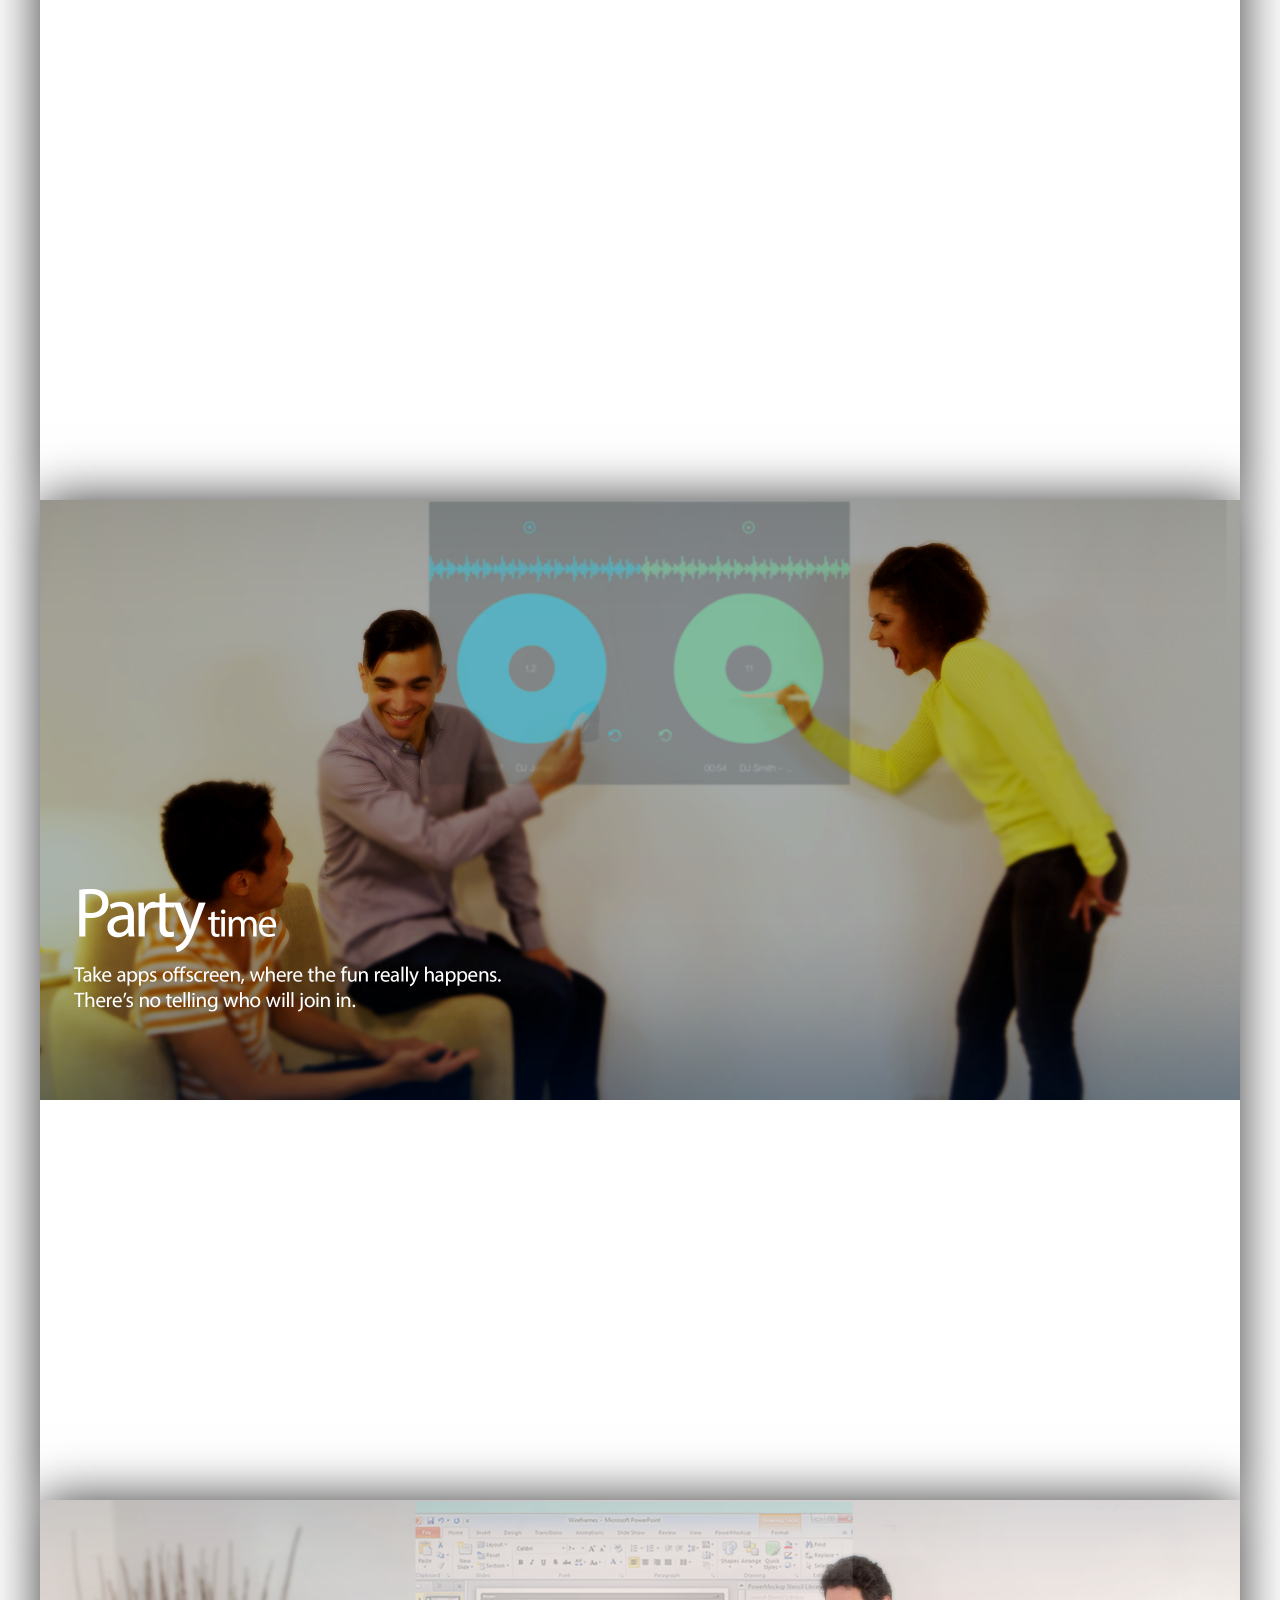
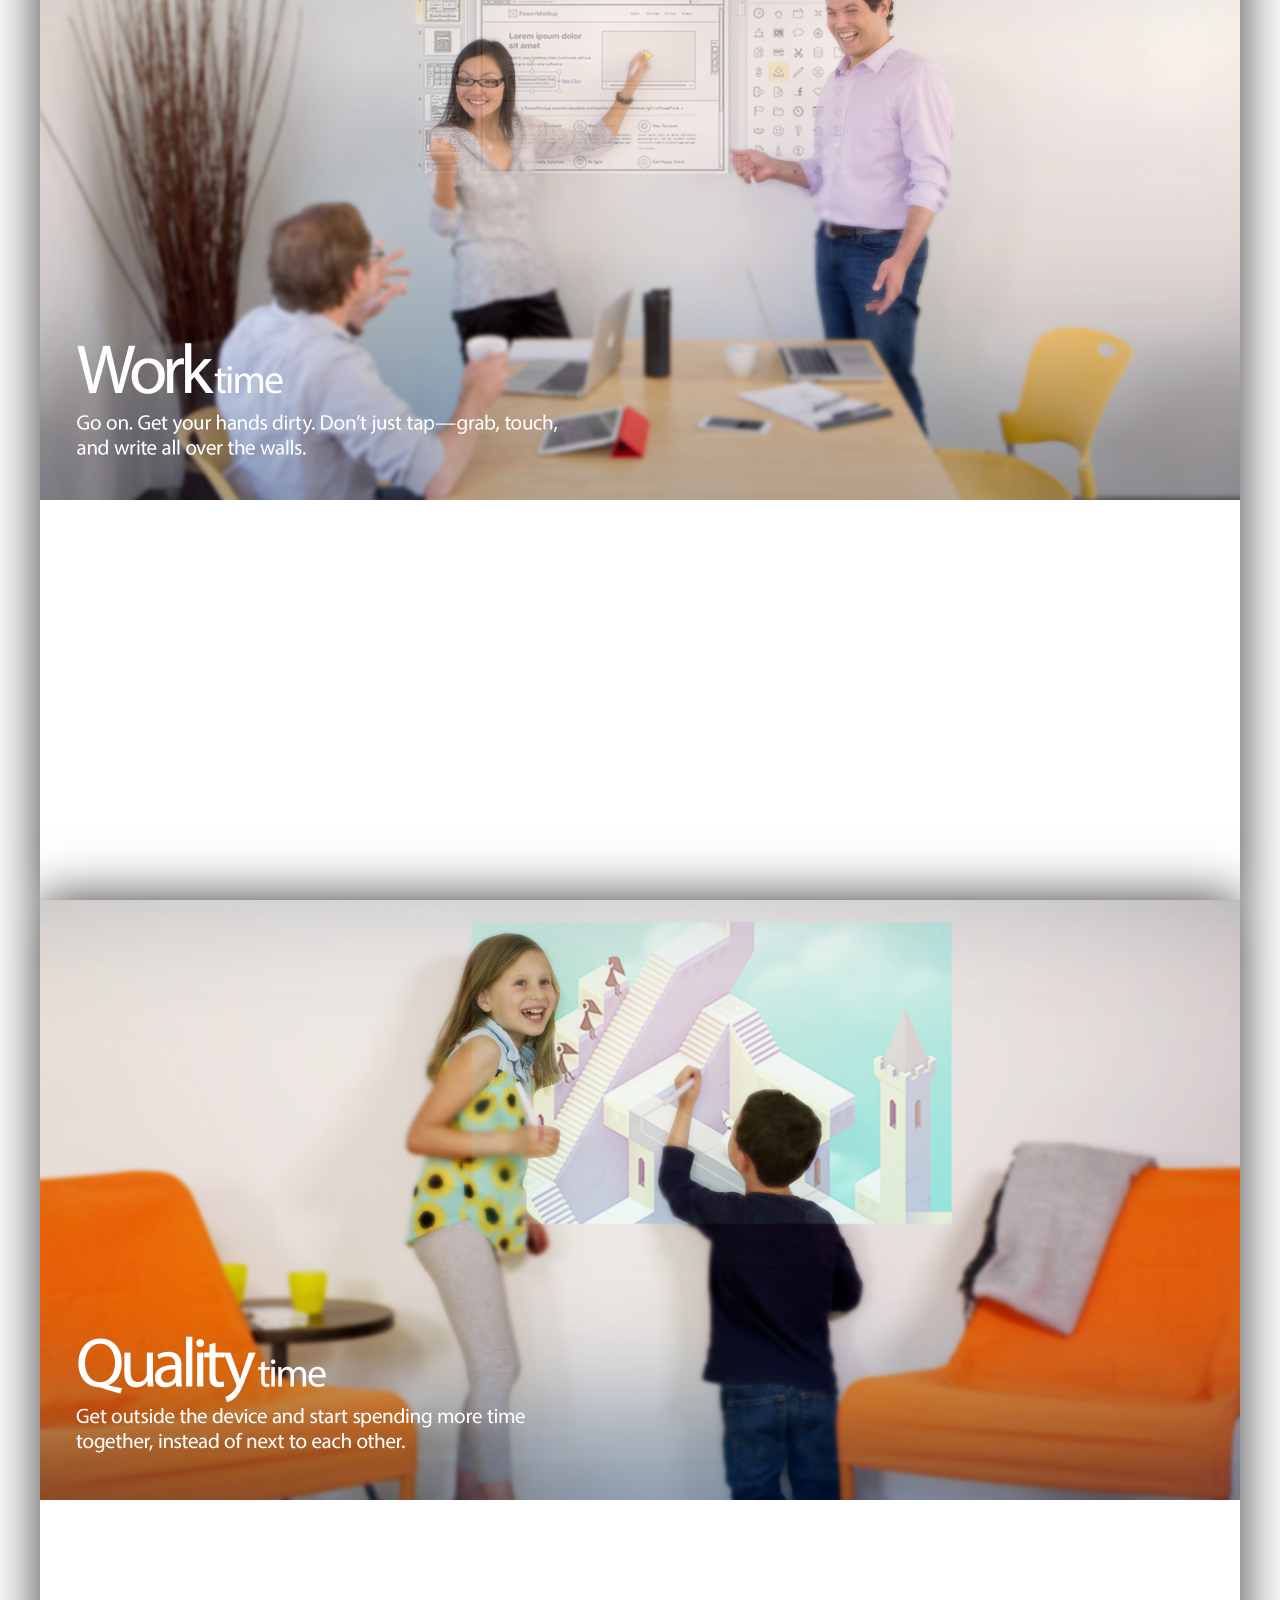
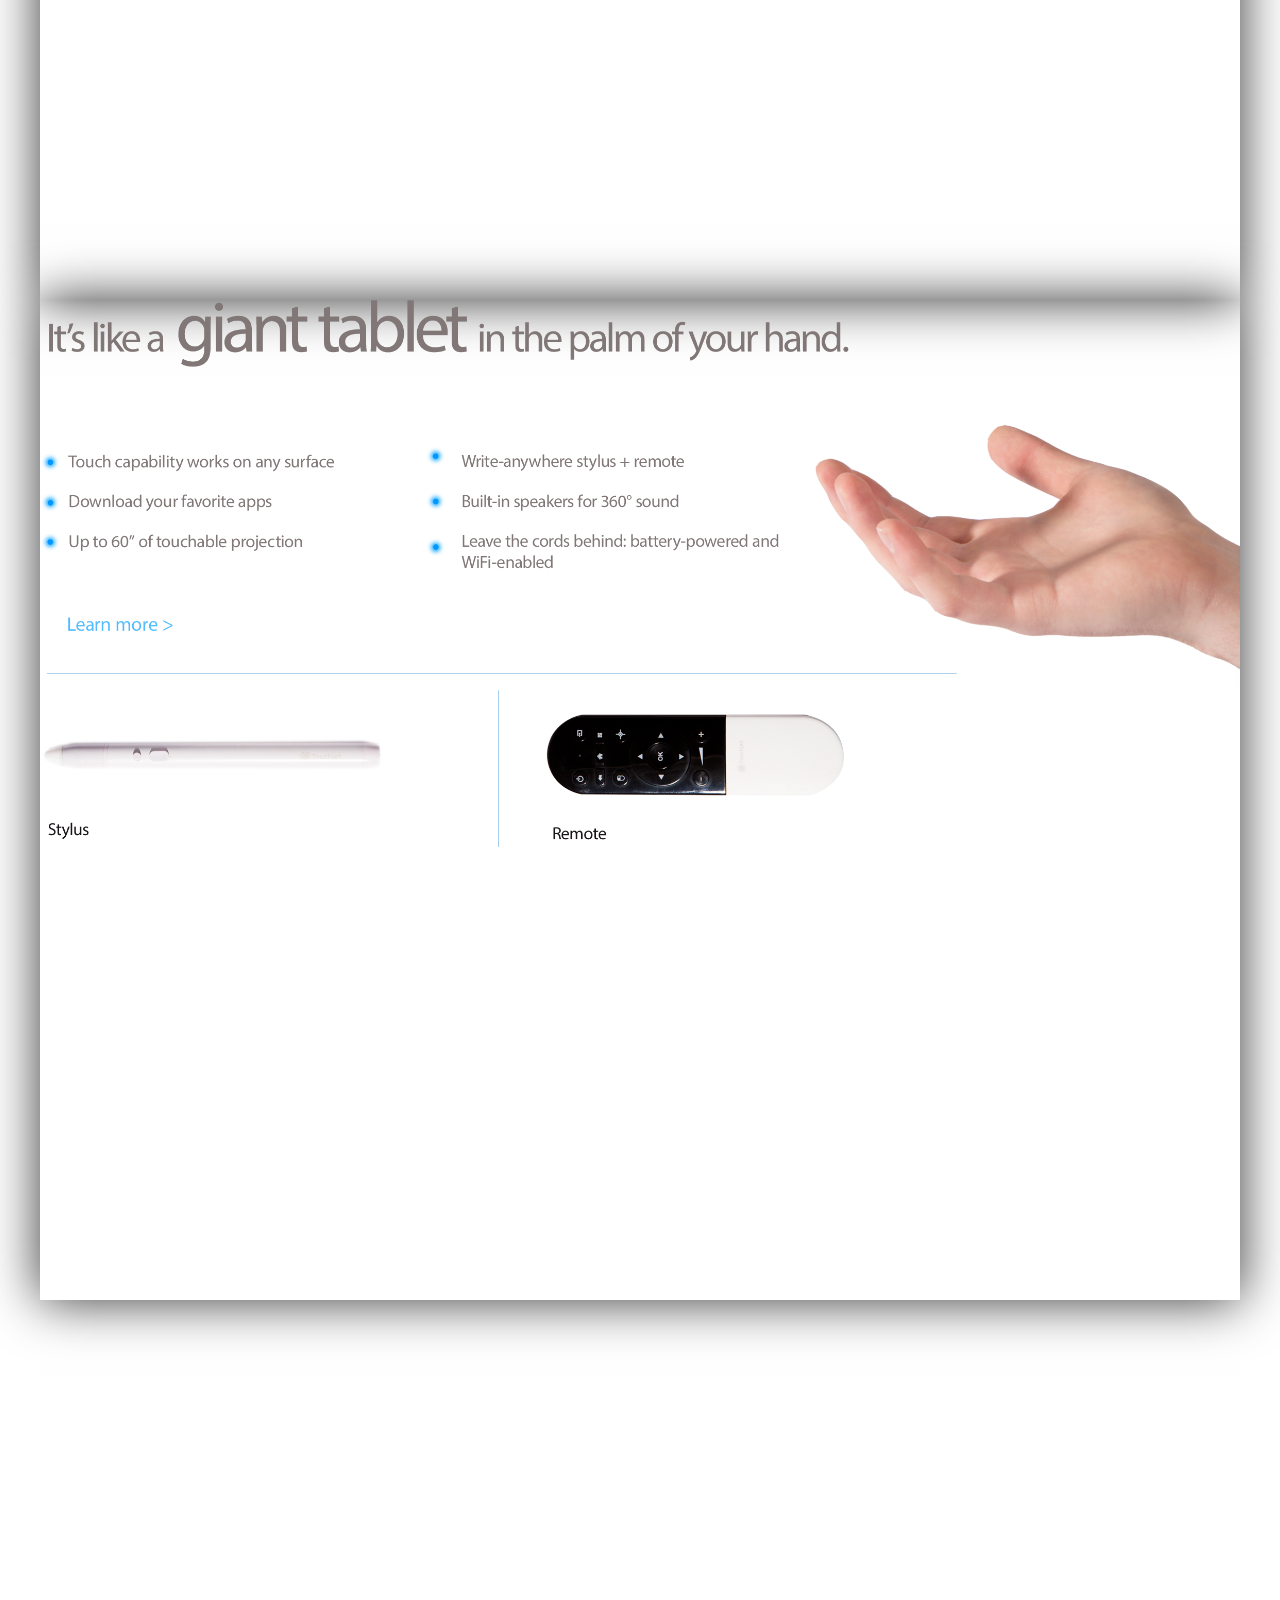
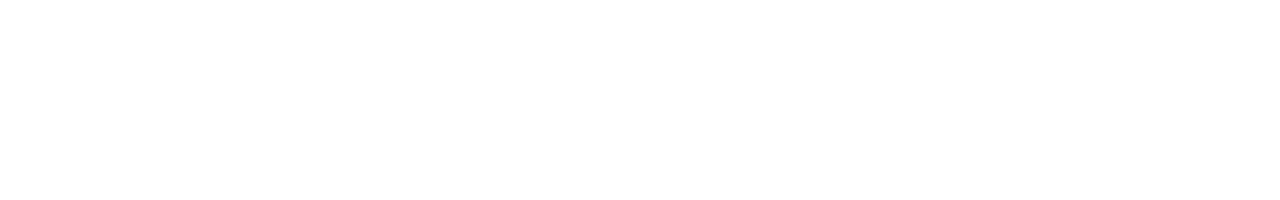
==== panels.html @ 82d8924a "Buncha of tests" ====
<!doctype html>
<html class="no-js" lang="en">
<head>
<meta charset="utf-8">
<title>TouchJet Parallax Scrolling Tutorial</title>
<meta name="description" content="How to create a parallax scrolling effect using jQuery, HTML5 and CSS3">
<meta name="author" content="Mohiuddin Parekh, Nettuts+">
<!-- CSS Code -->
<link rel="stylesheet" href="css/panels.css">
<link rel="stylesheet" href="css/reset.css">
<!-- JS Code -->
<script src="http://ajax.googleapis.com/ajax/libs/jquery/1.7.2/jquery.min.js"></script>
</head>
	<body>
        <section class="bg-panel" id="bg-panel-1" data-speed="10" data-type="background"></section>
        <section class="bg-panel" id="bg-panel-2" data-speed="10" data-type="background"></section>
        <section class="bg-panel" id="bg-panel-3" data-speed="10" data-type="background"></section>
        <section class="bg-panel" id="bg-panel-4" data-speed="10" data-type="background"></section>
        <section class="bg-panel" id="bg-panel-5" data-speed="10" data-type="background"></section>
        <section class="bg-panel" id="bg-panel-6" data-speed="10" data-type="background"></section>
        <section class="bg-panel" id="bg-panel-7" data-speed="10" data-type="background"></section>
	</body>
</html>
---- css/panels.css ----
body {
	margin:0;
	padding:0;
}

.parent-element  {
    -webkit-transform-style: preserve-3d;
    -moz-transform-style: preserve-3d;
    transform-style: preserve-3d;
}

section.bg-panel {
    position: relative;
    top: 50%;
    transform: translateY(-50%);
}

#bg-panel-1 { 
	background-image: url(../images/panel1.png);
    background-repeat: no-repeat;
    background-size: contain; 
	//height: 1000px;  

	margin: 0 auto; 
    width: 1200px; 
    max-width: 1200px; 
    position: relative; 
    box-shadow: 0 0 50px rgba(0,0,0,0.8);
}

#bg-panel-2 { 
	background-image: url(../images/panel2.png);
    background-repeat: no-repeat;
    //background-position: 50% 0;
   // background-attachment: fixed;
    background-size: contain; 
	height: 1000px;  

	margin: 0 auto; 
    width: 1200px; 
    max-width: 1200px; 
    position: relative; 
    box-shadow: 0 0 50px rgba(0,0,0,0.8);
}

#bg-panel-3 { 
	background-image: url(../images/panel3.png);
    background-repeat: no-repeat;
    //background-position: 50% 0;
    //background-attachment: fixed;
    background-size: contain; 
	height: 1000px;  

	margin: 0 auto; 
    width: 1200px; 
    max-width: 1200px; 
    position: relative; 
    box-shadow: 0 0 50px rgba(0,0,0,0.8);
}

#bg-panel-4 { 
	background-image: url(../images/panel4.png);
    background-repeat: no-repeat;
    //background-position: 50% 0;
    //background-attachment: fixed;
    background-size: contain; 
	height: 1000px;  

	margin: 0 auto; 
    width: 1200px; 
    max-width: 1200px; 
    position: relative; 
    box-shadow: 0 0 50px rgba(0,0,0,0.8);
}

#bg-panel-5 { 
	background-image: url(../images/panel5.png);
    background-repeat: no-repeat;
    //background-position: 50% 0;
    //background-attachment: fixed;
    background-size: contain; 
	height: 1000px;  

	margin: 0 auto; 
    width: 1200px; 
    max-width: 1200px; 
    position: relative; 
    box-shadow: 0 0 50px rgba(0,0,0,0.8);
}

#bg-panel-6 { 
	background-image: url(../images/panel6.png);
    background-repeat: no-repeat;
    //background-position: 50% 0;
    //background-attachment: fixed;
    background-size: contain; 
	height: 1000px;  

	margin: 0 auto; 
    width: 1200px; 
    max-width: 1200px; 
    position: relative; 
    box-shadow: 0 0 50px rgba(0,0,0,0.8);
}
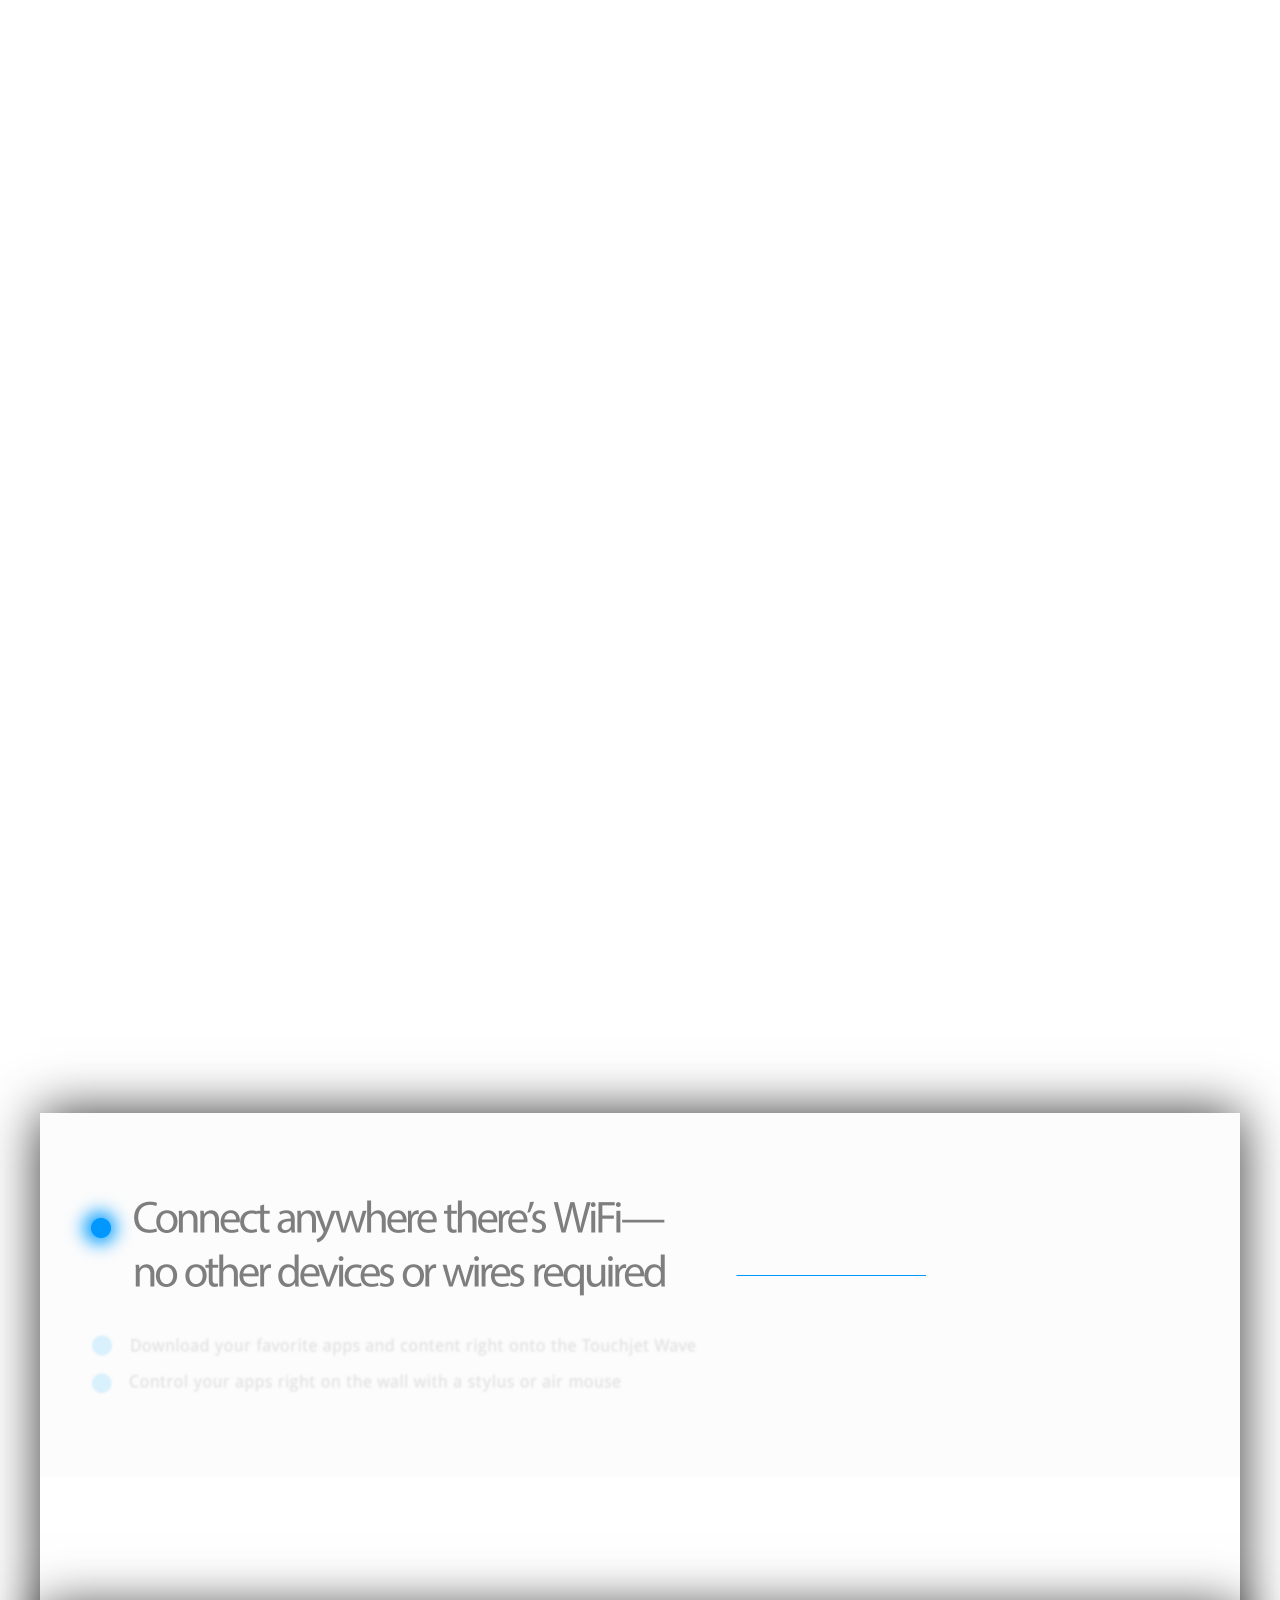
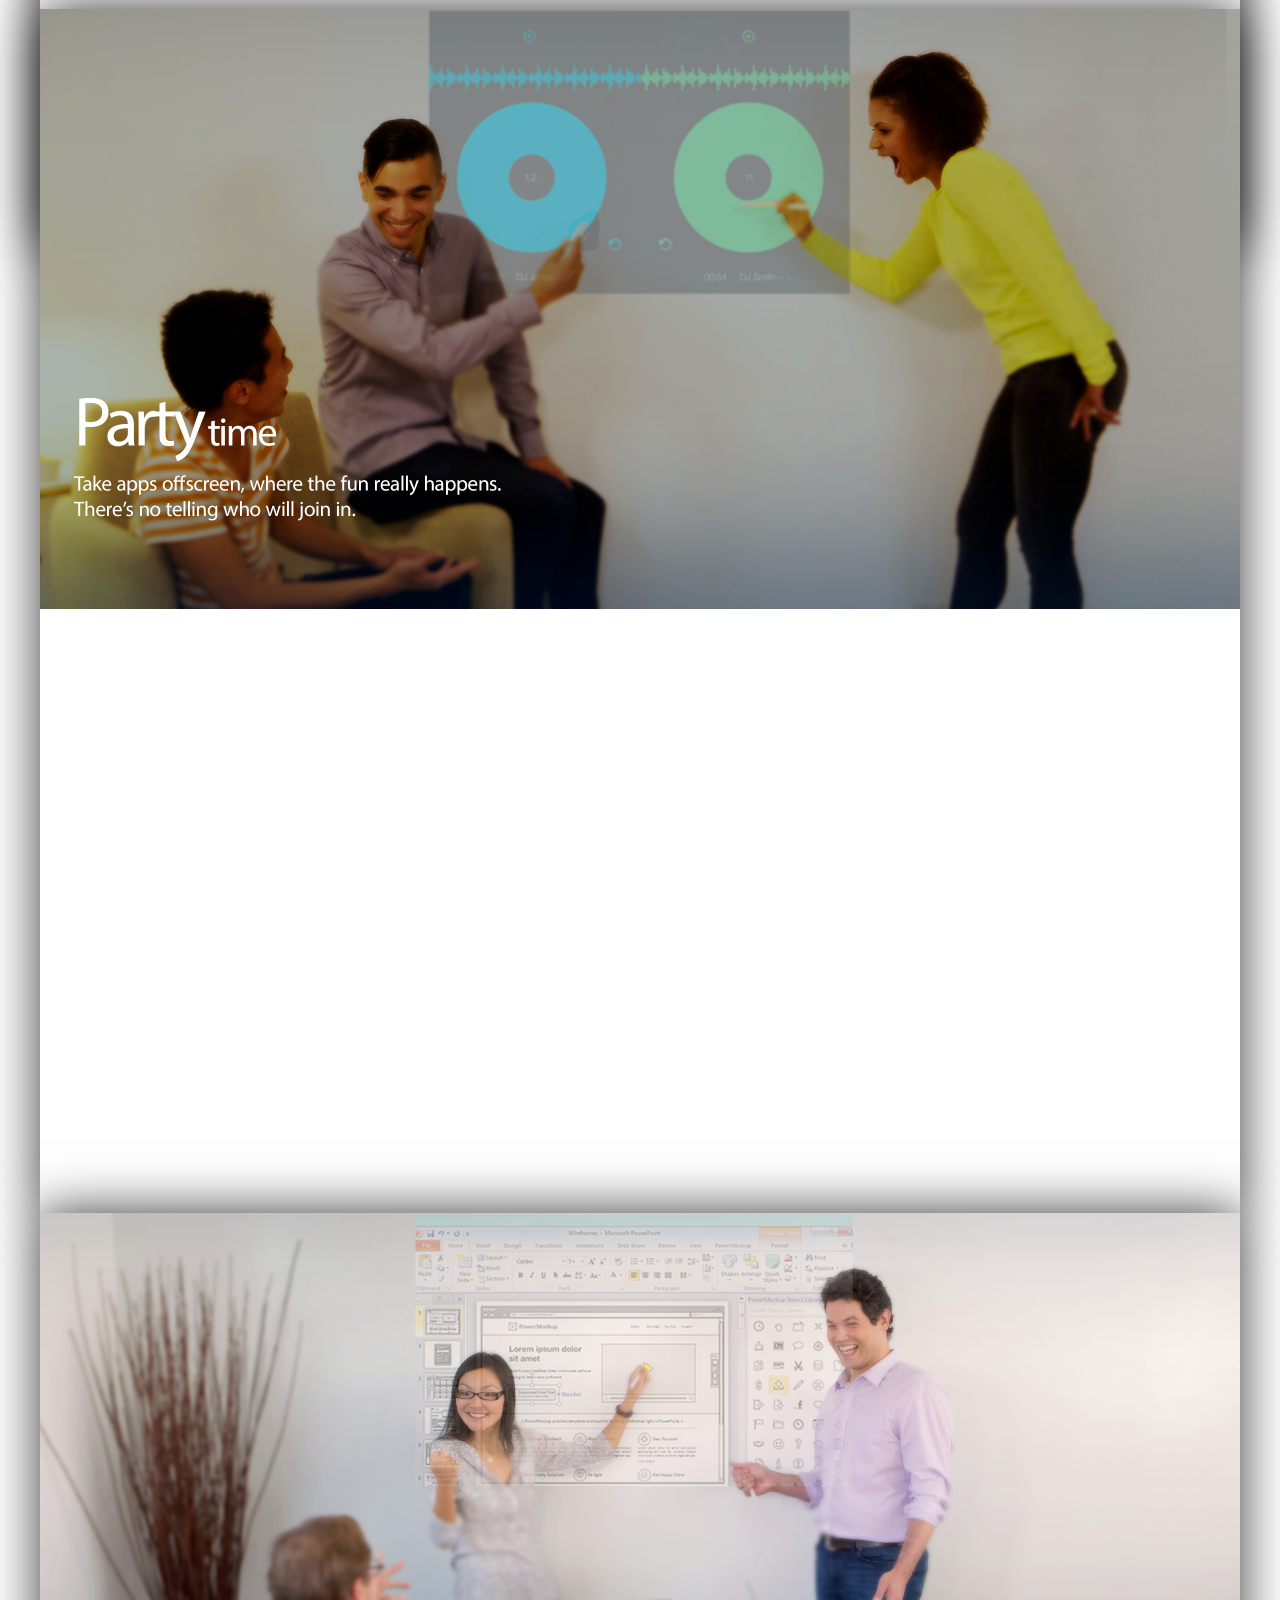
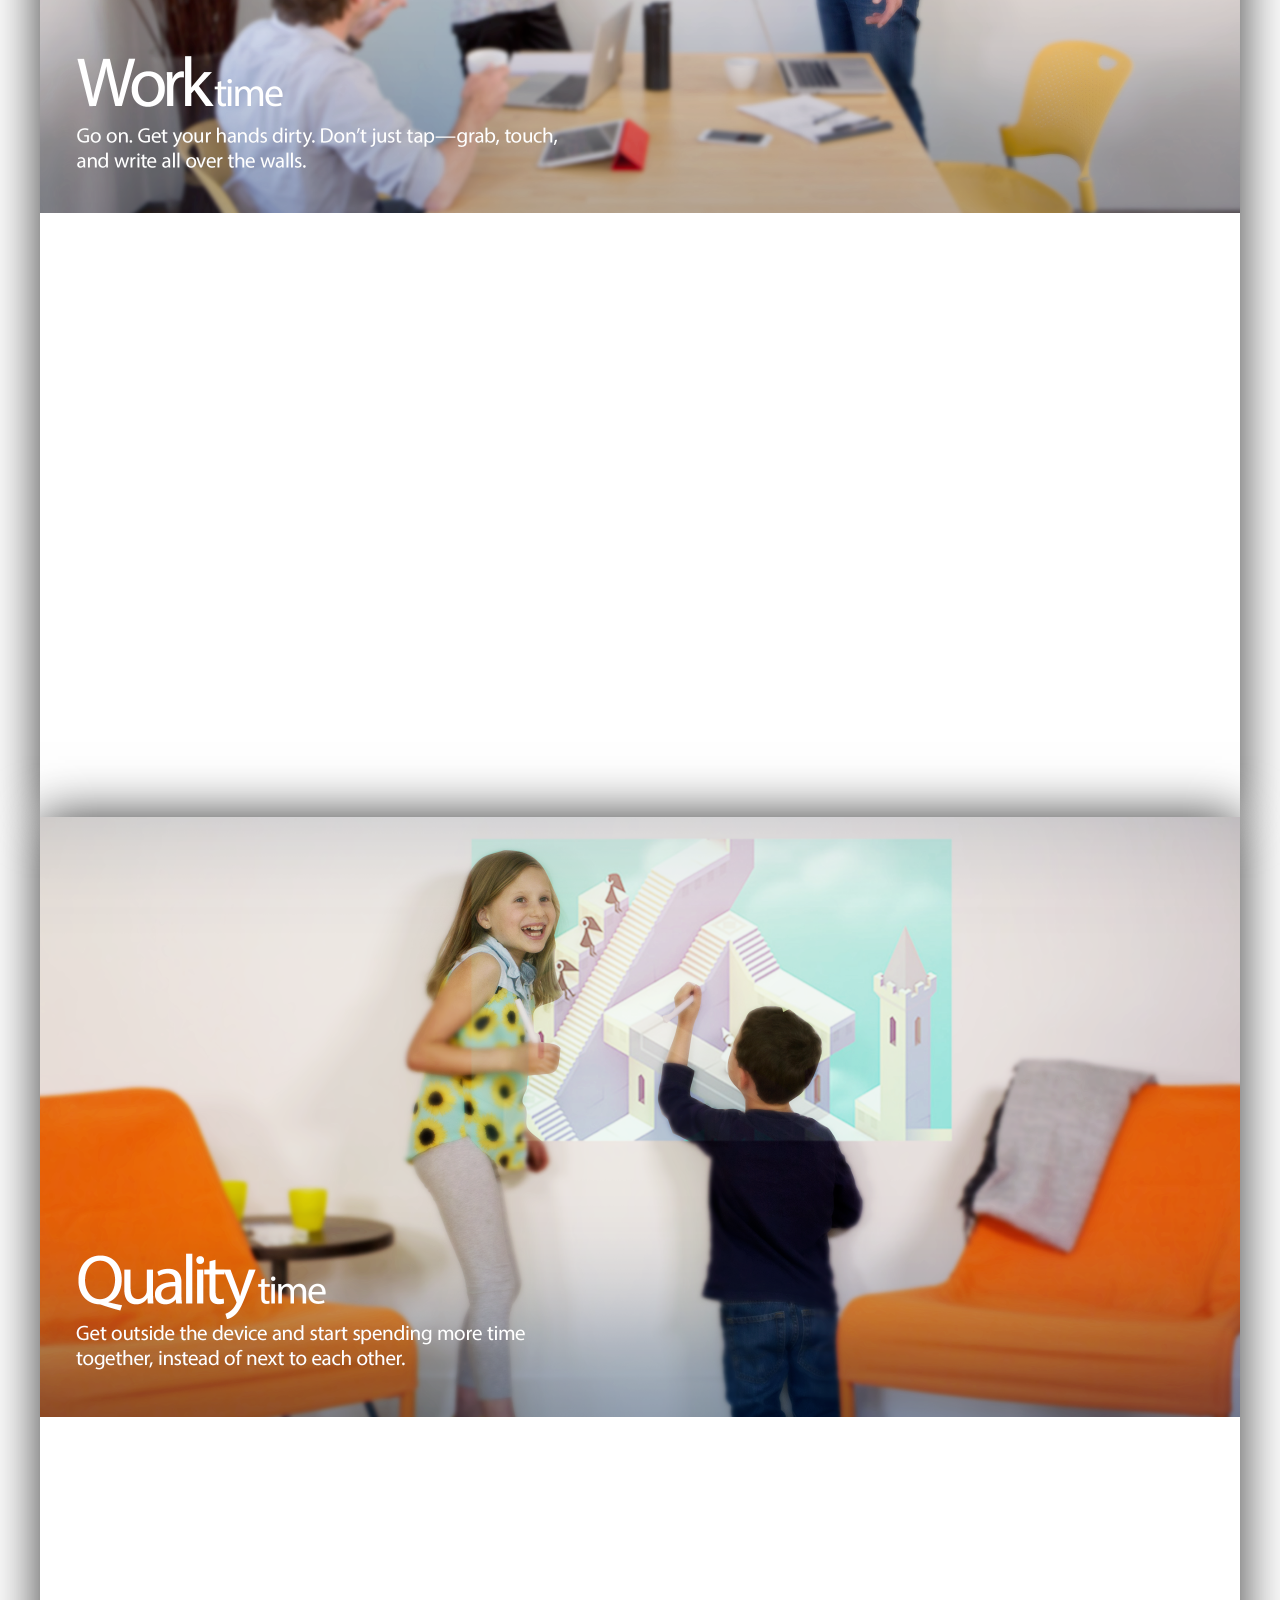
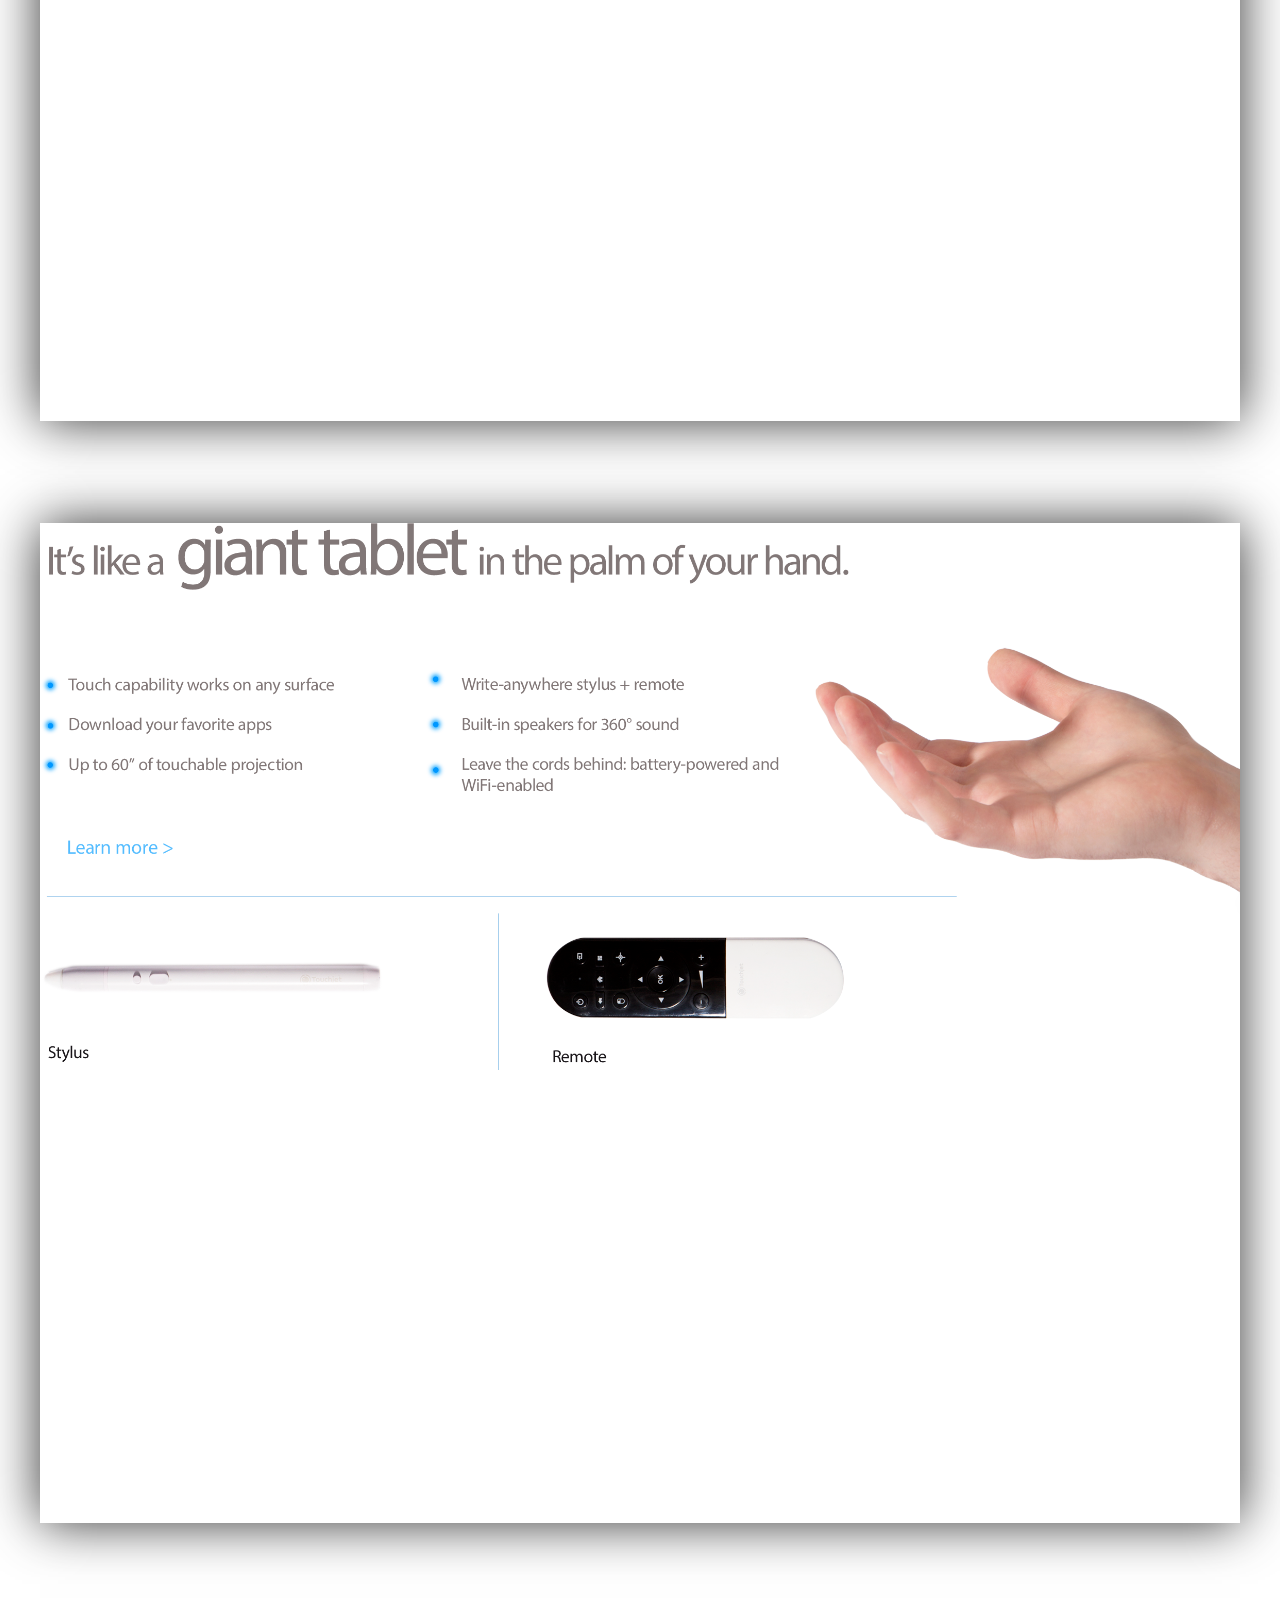
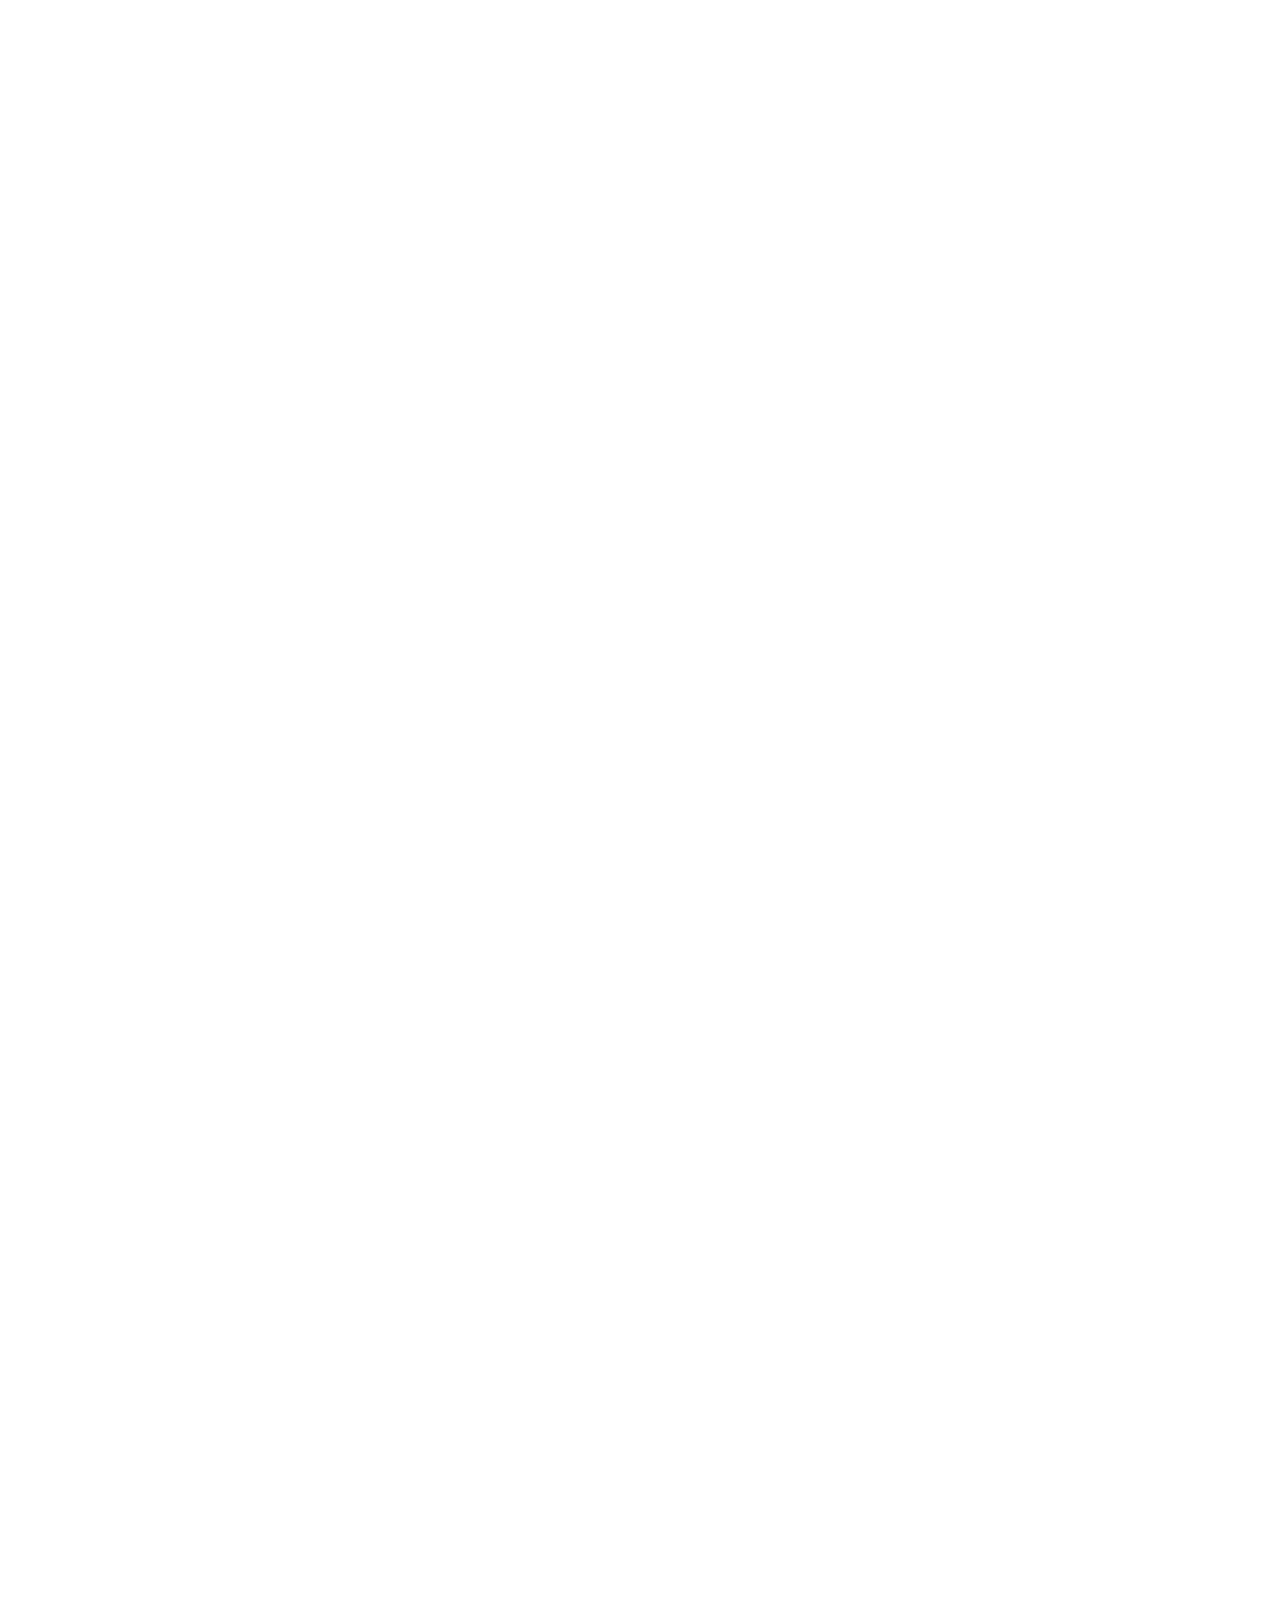
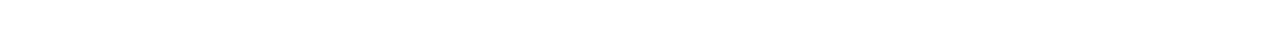
==== commit 43d5e46c: "Panels tweak." ====
--- a/panels.html
+++ b/panels.html
@@ -12,12 +12,26 @@
 <script src="http://ajax.googleapis.com/ajax/libs/jquery/1.7.2/jquery.min.js"></script>
 </head>
 	<body>
-        <section class="bg-panel" id="bg-panel-1" data-speed="10" data-type="background"></section>
-        <section class="bg-panel" id="bg-panel-2" data-speed="10" data-type="background"></section>
-        <section class="bg-panel" id="bg-panel-3" data-speed="10" data-type="background"></section>
-        <section class="bg-panel" id="bg-panel-4" data-speed="10" data-type="background"></section>
-        <section class="bg-panel" id="bg-panel-5" data-speed="10" data-type="background"></section>
-        <section class="bg-panel" id="bg-panel-6" data-speed="10" data-type="background"></section>
-        <section class="bg-panel" id="bg-panel-7" data-speed="10" data-type="background"></section>
+        <section class="bg-panel" id="bg-panel-1" data-speed="10" data-type="background">
+			<img src="../images/panel1.png" style="visibility:hidden;">
+		</section>
+        <section class="bg-panel" id="bg-panel-2" data-speed="10" data-type="background">
+			<img src="../images/panel2.png" style="visibility:hidden;">
+		</section>
+        <section class="bg-panel" id="bg-panel-3" data-speed="10" data-type="background">
+			<img src="../images/panel3.png" style="visibility:hidden;">
+		</section>
+        <section class="bg-panel" id="bg-panel-4" data-speed="10" data-type="background">
+			<img src="../images/panel4.png" style="visibility:hidden;">
+		</section>
+        <section class="bg-panel" id="bg-panel-5" data-speed="10" data-type="background">
+			<img src="../images/panel5.png" style="visibility:hidden;">
+		</section>
+        <section class="bg-panel" id="bg-panel-6" data-speed="10" data-type="background">
+			<img src="../images/panel6.png" style="visibility:hidden;">
+		</section>
+        <section class="bg-panel" id="bg-panel-7" data-speed="10" data-type="background">
+			<img src="../images/panel7.png" style="visibility:hidden;">
+		</section>
 	</body>
 </html>
--- a/css/panels.css
+++ b/css/panels.css
@@ -20,22 +20,17 @@
 	background-image: url(../images/panel1.png);
     background-repeat: no-repeat;
     background-size: contain; 
-	//height: 1000px;  
 
 	margin: 0 auto; 
     width: 1200px; 
     max-width: 1200px; 
     position: relative; 
-    box-shadow: 0 0 50px rgba(0,0,0,0.8);
 }
 
 #bg-panel-2 { 
 	background-image: url(../images/panel2.png);
     background-repeat: no-repeat;
-    //background-position: 50% 0;
-   // background-attachment: fixed;
     background-size: contain; 
-	height: 1000px;  
 
 	margin: 0 auto; 
     width: 1200px; 
@@ -47,10 +42,7 @@
 #bg-panel-3 { 
 	background-image: url(../images/panel3.png);
     background-repeat: no-repeat;
-    //background-position: 50% 0;
-    //background-attachment: fixed;
     background-size: contain; 
-	height: 1000px;  
 
 	margin: 0 auto; 
     width: 1200px; 
@@ -62,10 +54,7 @@
 #bg-panel-4 { 
 	background-image: url(../images/panel4.png);
     background-repeat: no-repeat;
-    //background-position: 50% 0;
-    //background-attachment: fixed;
     background-size: contain; 
-	height: 1000px;  
 
 	margin: 0 auto; 
     width: 1200px; 
@@ -77,10 +66,7 @@
 #bg-panel-5 { 
 	background-image: url(../images/panel5.png);
     background-repeat: no-repeat;
-    //background-position: 50% 0;
-    //background-attachment: fixed;
     background-size: contain; 
-	height: 1000px;  
 
 	margin: 0 auto; 
     width: 1200px; 
@@ -92,8 +78,6 @@
 #bg-panel-6 { 
 	background-image: url(../images/panel6.png);
     background-repeat: no-repeat;
-    //background-position: 50% 0;
-    //background-attachment: fixed;
     background-size: contain; 
 	height: 1000px;  
 
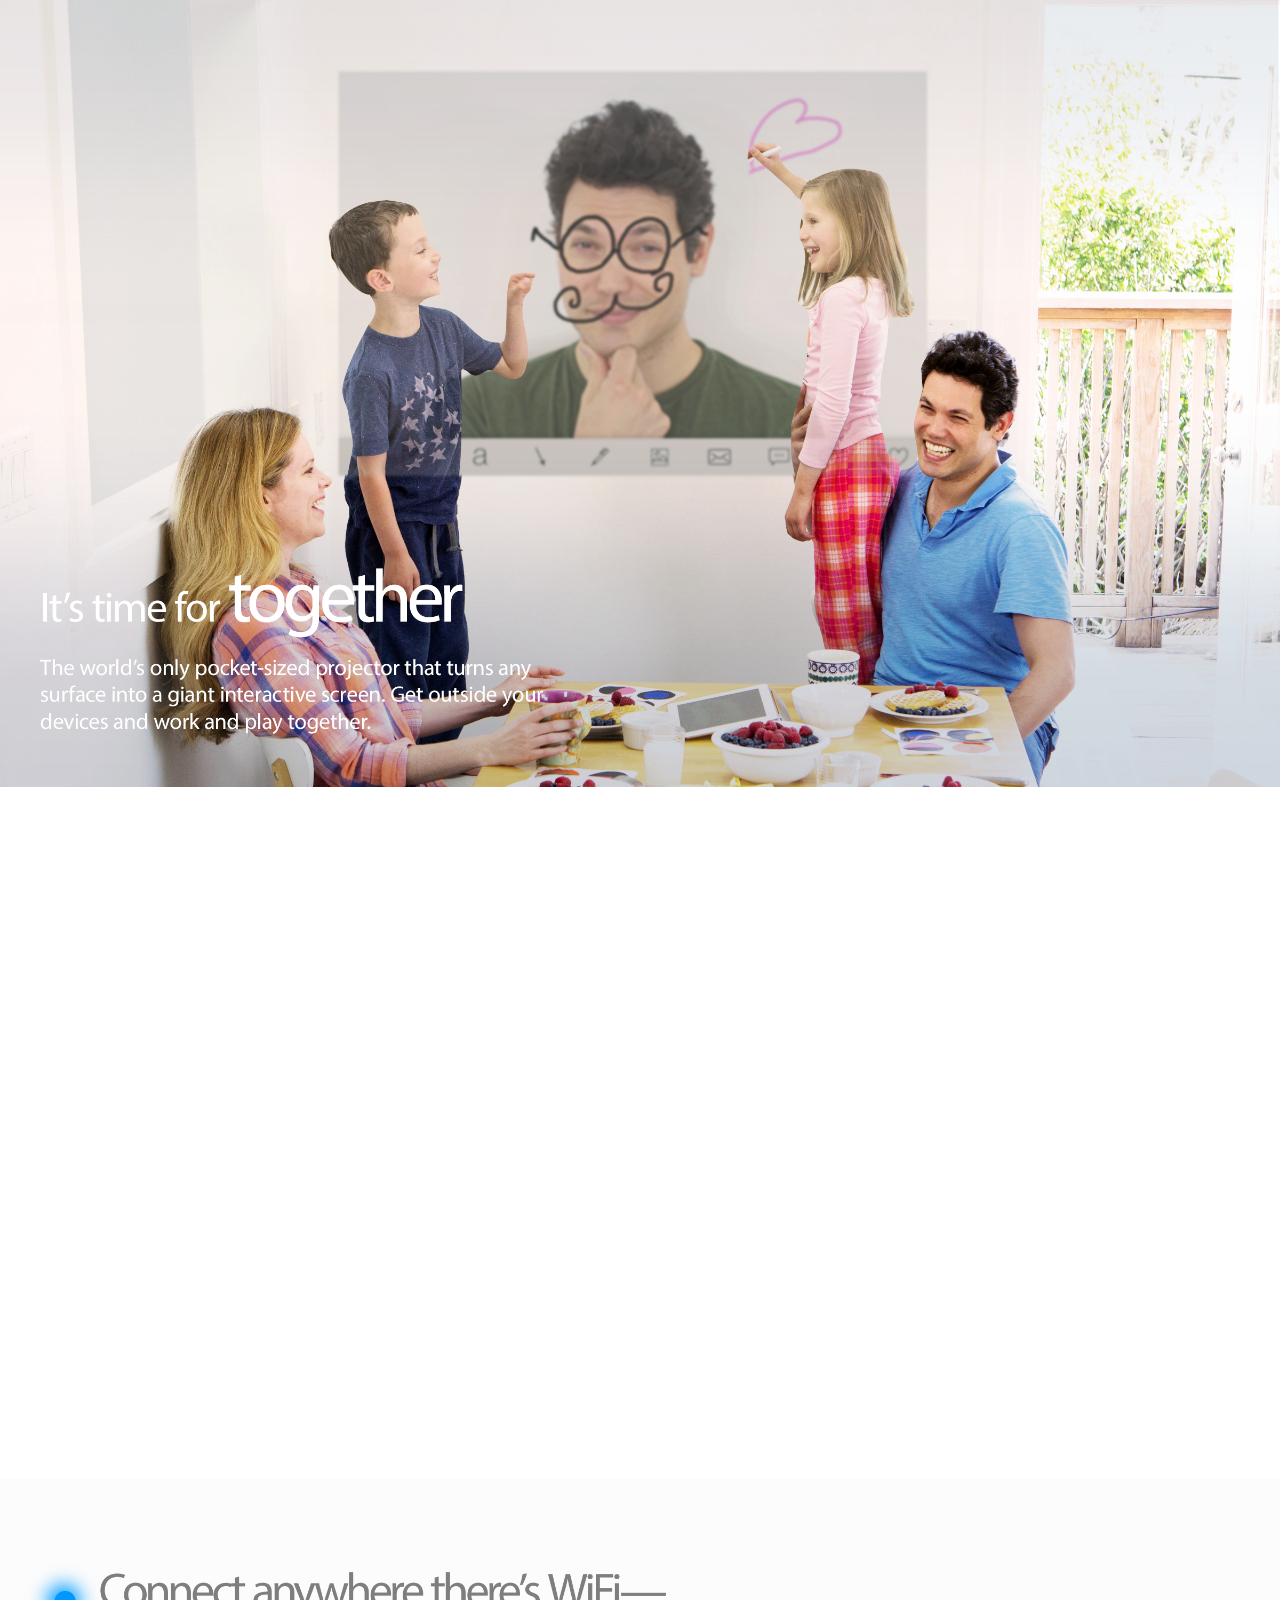
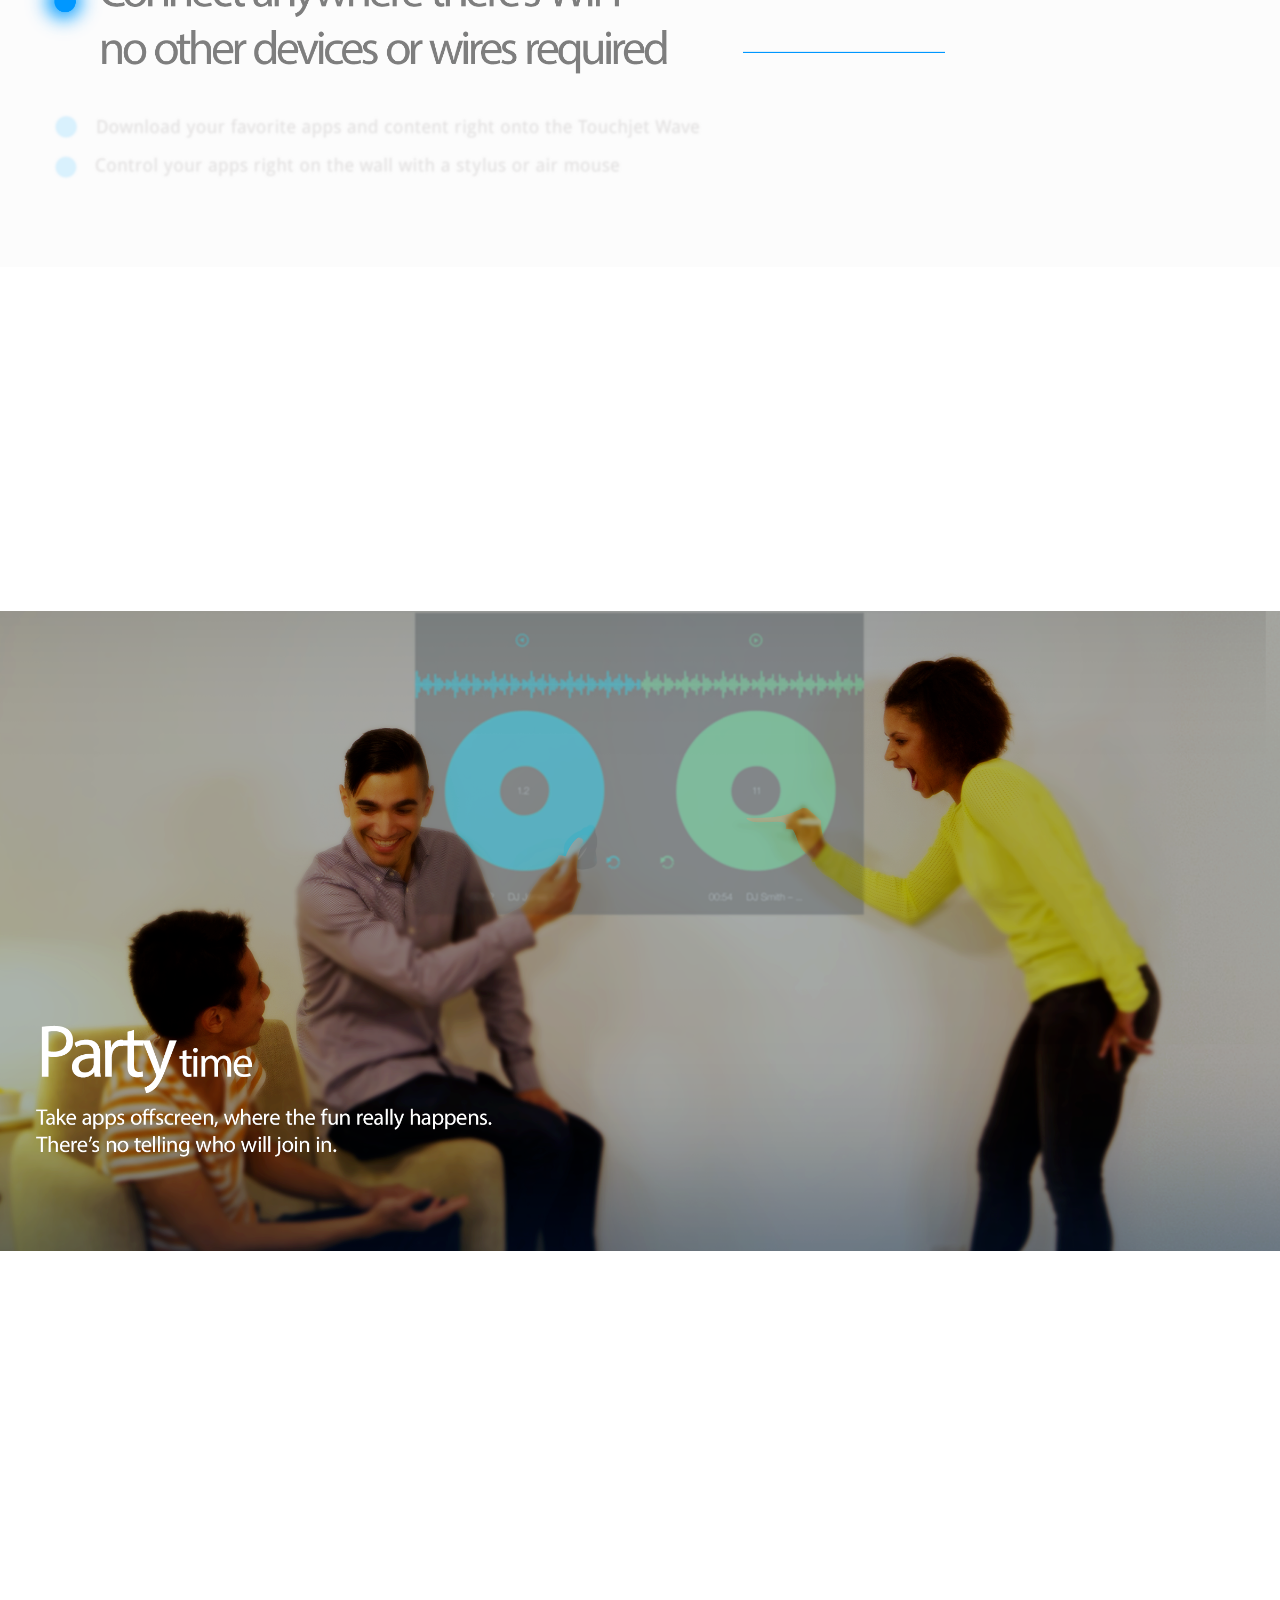
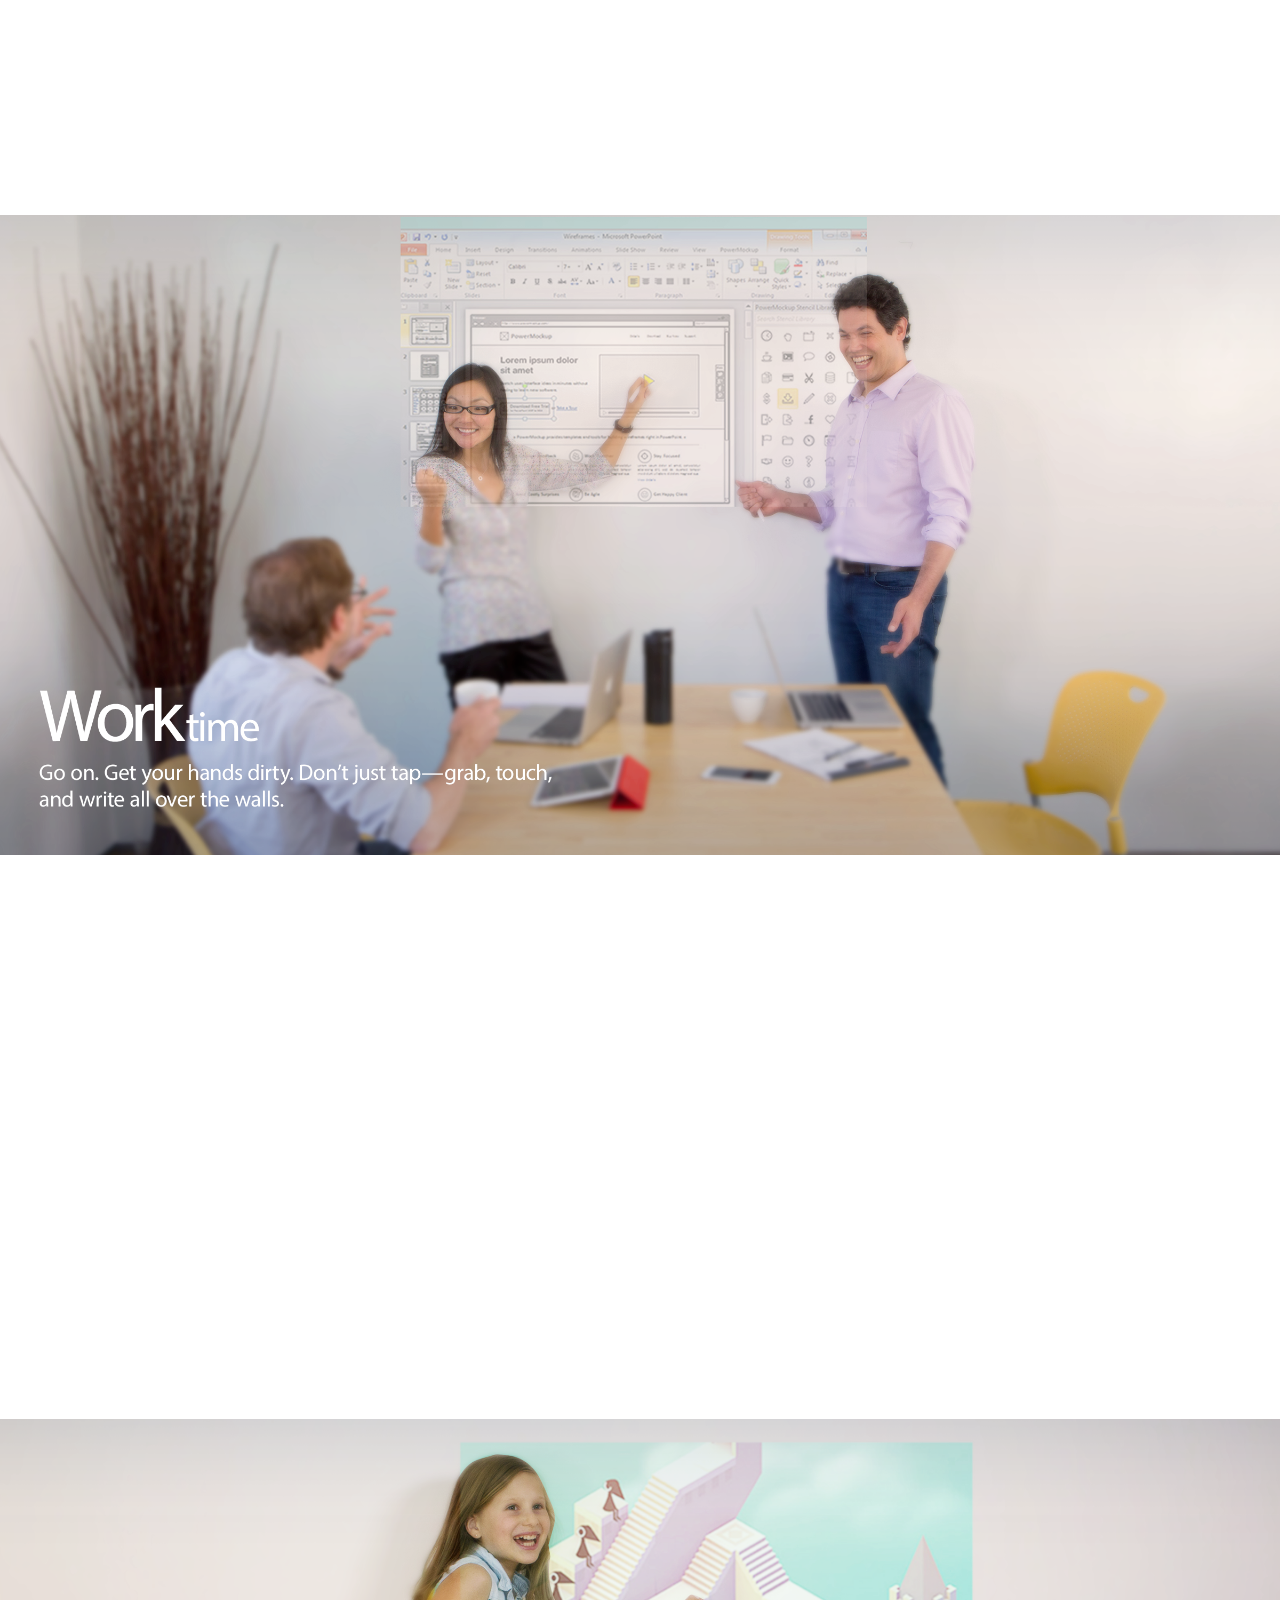
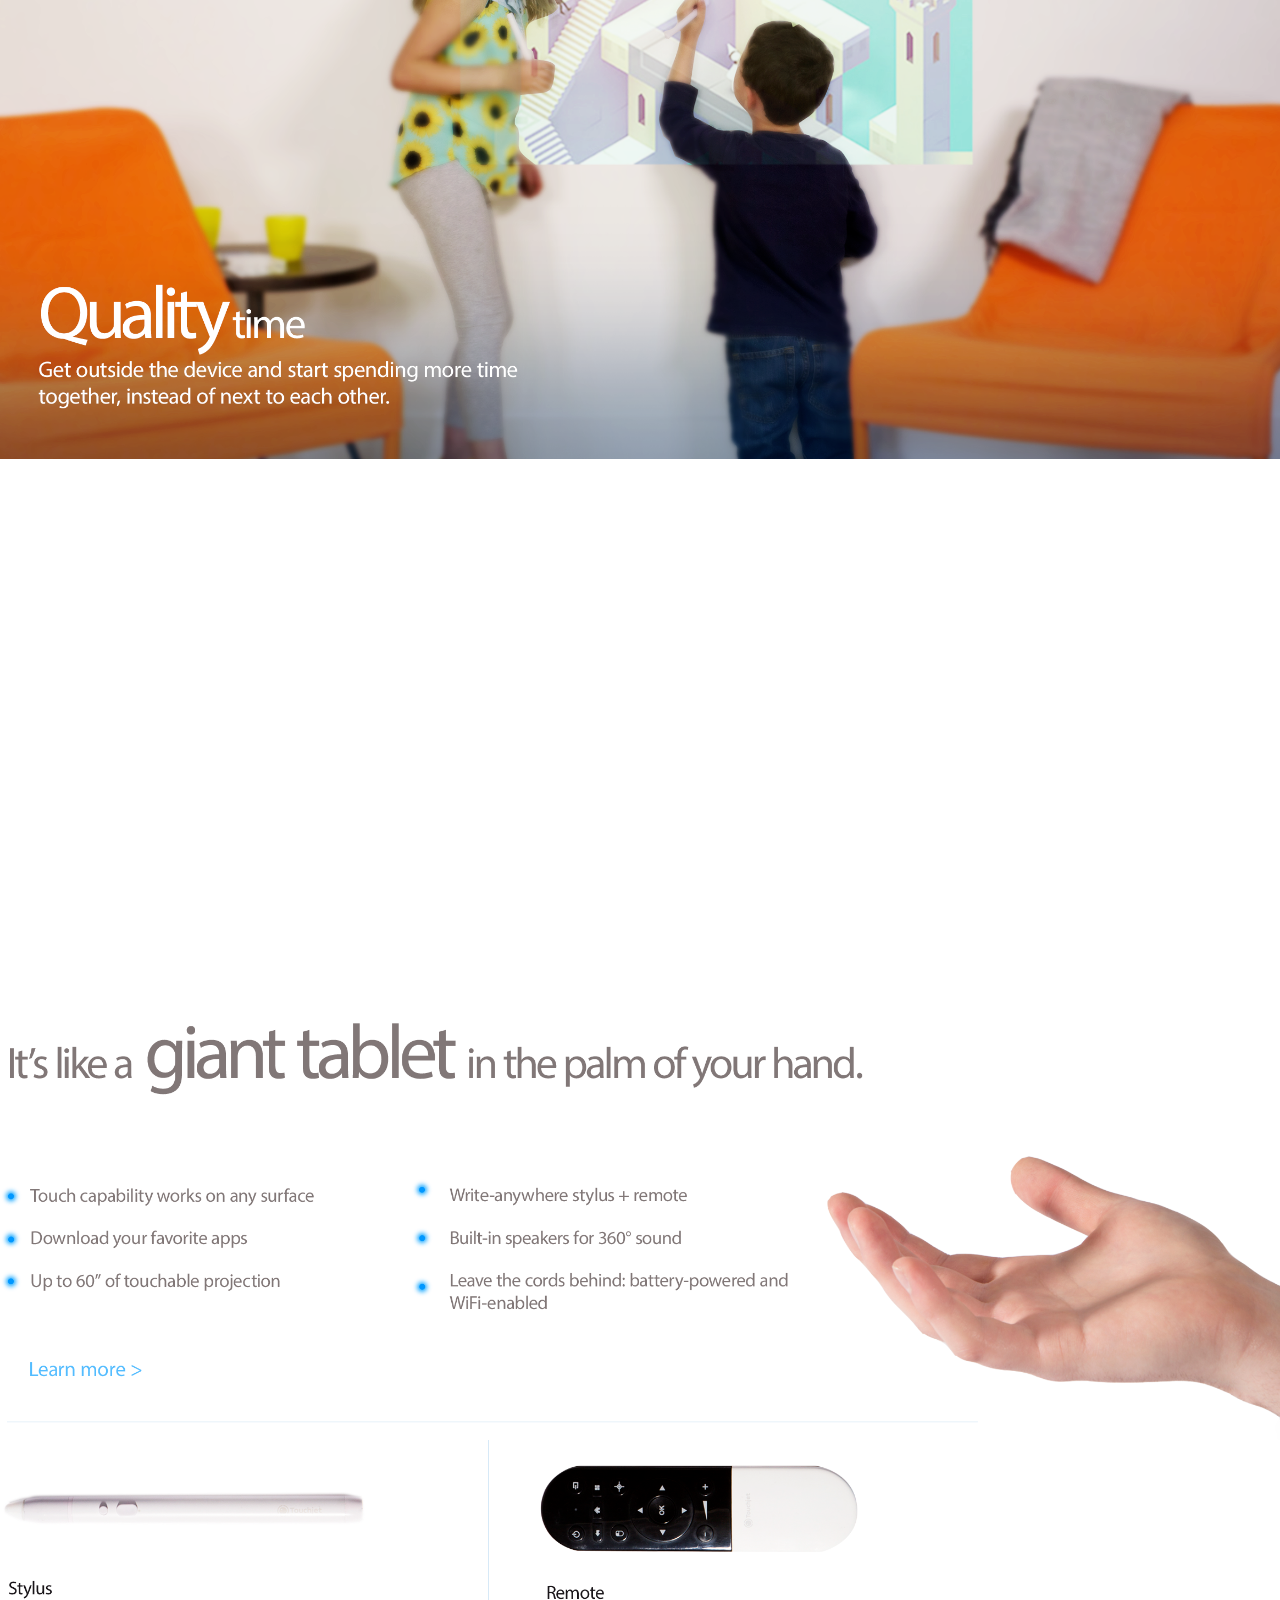
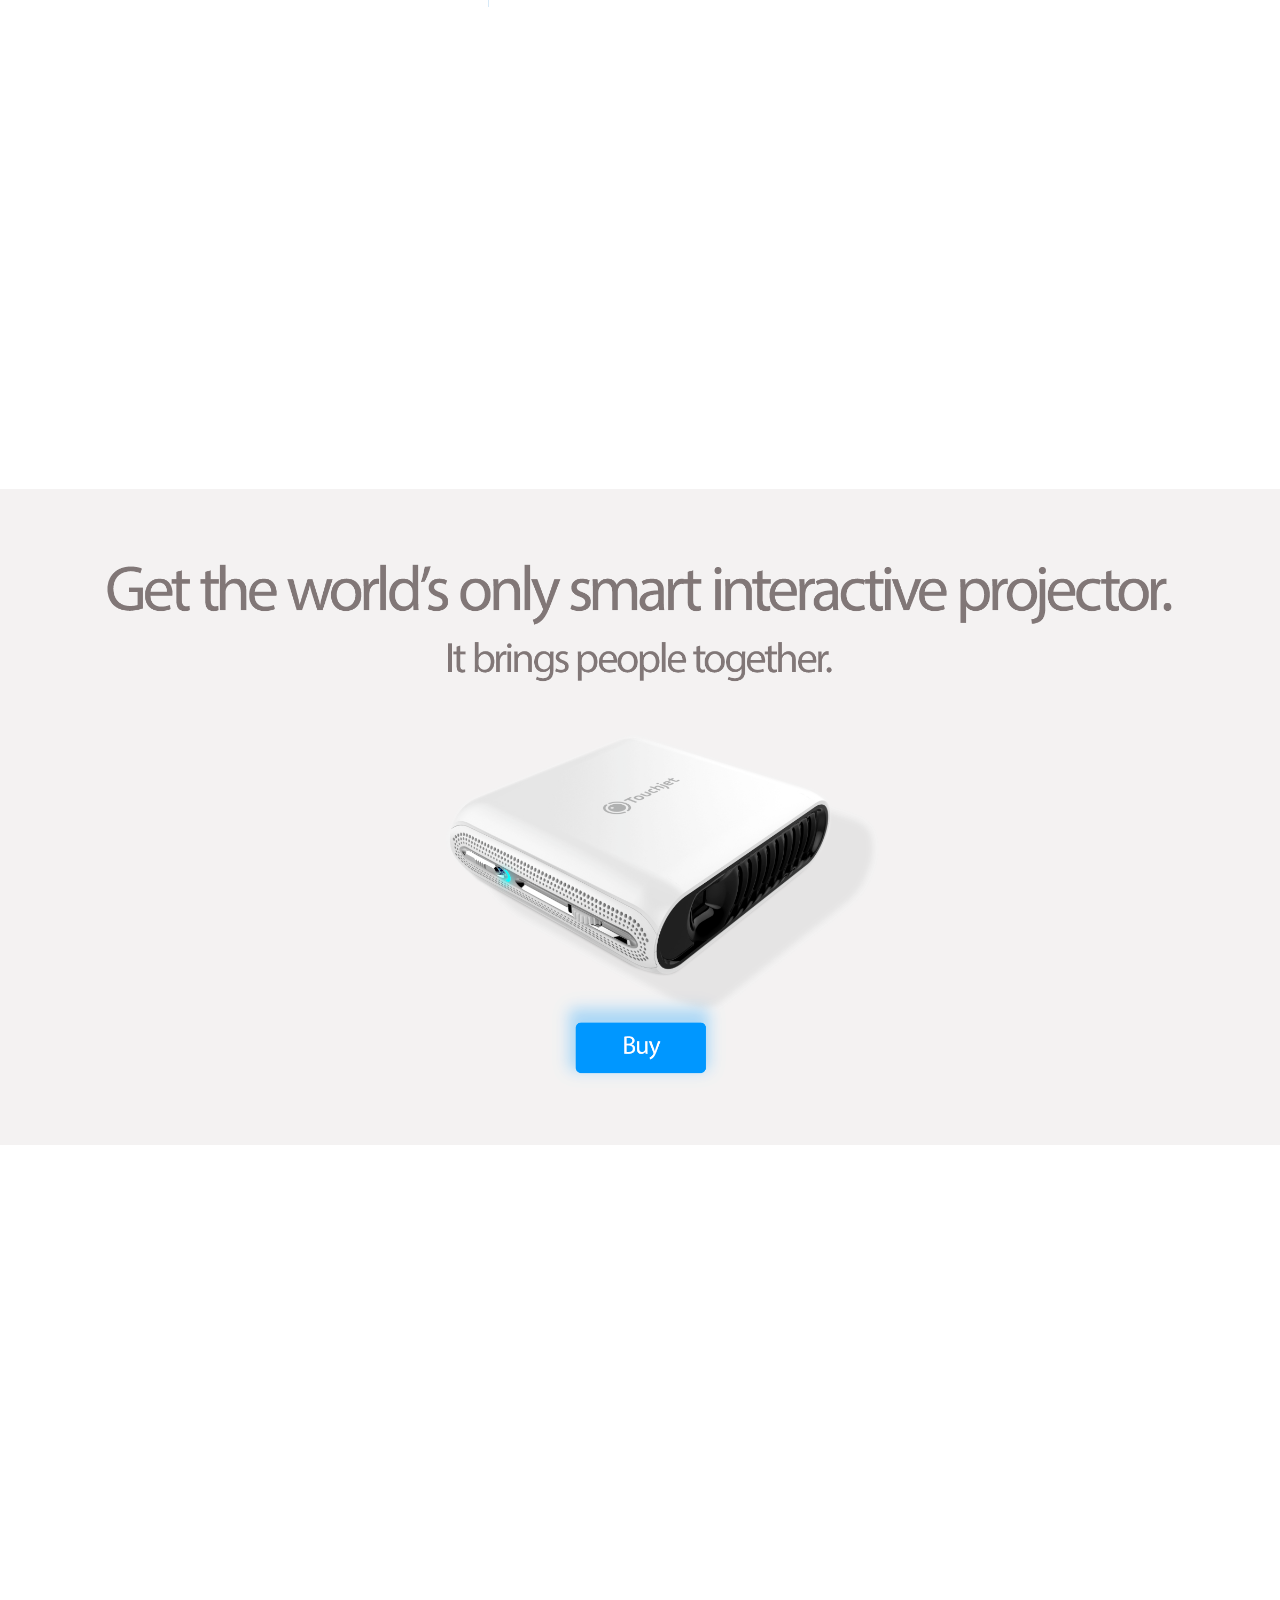
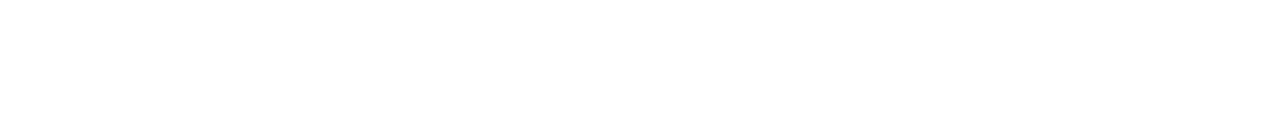
==== commit 9ed849c1: "Panel tweaks." ====
--- a/panels.html
+++ b/panels.html
@@ -12,26 +12,28 @@
 <script src="http://ajax.googleapis.com/ajax/libs/jquery/1.7.2/jquery.min.js"></script>
 </head>
 	<body>
-        <section class="bg-panel" id="bg-panel-1" data-speed="10" data-type="background">
-			<img src="../images/panel1.png" style="visibility:hidden;">
-		</section>
-        <section class="bg-panel" id="bg-panel-2" data-speed="10" data-type="background">
-			<img src="../images/panel2.png" style="visibility:hidden;">
-		</section>
-        <section class="bg-panel" id="bg-panel-3" data-speed="10" data-type="background">
-			<img src="../images/panel3.png" style="visibility:hidden;">
-		</section>
-        <section class="bg-panel" id="bg-panel-4" data-speed="10" data-type="background">
-			<img src="../images/panel4.png" style="visibility:hidden;">
-		</section>
-        <section class="bg-panel" id="bg-panel-5" data-speed="10" data-type="background">
-			<img src="../images/panel5.png" style="visibility:hidden;">
-		</section>
-        <section class="bg-panel" id="bg-panel-6" data-speed="10" data-type="background">
-			<img src="../images/panel6.png" style="visibility:hidden;">
-		</section>
-        <section class="bg-panel" id="bg-panel-7" data-speed="10" data-type="background">
-			<img src="../images/panel7.png" style="visibility:hidden;">
+        <section class="bg-panel" id="bg-panel" data-speed="10" data-type="background">
+			<div class="bg-panel" id="bg-panel-1">
+				<img src="../images/panel1.png" style="visibility:hidden;">
+			</div>
+			<div class="bg-panel" id="bg-panel-2">
+				<img src="../images/panel2.png" style="visibility:hidden;">
+			</div>
+			<div class="bg-panel" id="bg-panel-3">
+				<img src="../images/panel3.png" style="visibility:hidden;">
+			</div>
+			<div class="bg-panel" id="bg-panel-4">
+				<img src="../images/panel4.png" style="visibility:hidden;">
+			</div>
+			<div class="bg-panel" id="bg-panel-5">
+				<img src="../images/panel5.png" style="visibility:hidden;">
+			</div>
+			<div class="bg-panel" id="bg-panel-6">
+				<img src="../images/panel6.png" style="visibility:hidden;">
+			</div>
+			<div class="bg-panel" id="bg-panel-7">
+				<img src="../images/panel7.png" style="visibility:hidden;">
+			</div>
 		</section>
 	</body>
 </html>
--- a/css/panels.css
+++ b/css/panels.css
@@ -10,7 +10,7 @@
     transform-style: preserve-3d;
 }
 
-section.bg-panel {
+.element {
     position: relative;
     top: 50%;
     transform: translateY(-50%);
@@ -21,10 +21,9 @@
     background-repeat: no-repeat;
     background-size: contain; 
 
-	margin: 0 auto; 
-    width: 1200px; 
-    max-width: 1200px; 
-    position: relative; 
+	//margin: 0 auto; 
+    //width: 1200px; 
+    /max-width: 1200px; 
 }
 
 #bg-panel-2 { 
@@ -32,11 +31,10 @@
     background-repeat: no-repeat;
     background-size: contain; 
 
-	margin: 0 auto; 
-    width: 1200px; 
-    max-width: 1200px; 
-    position: relative; 
-    box-shadow: 0 0 50px rgba(0,0,0,0.8);
+	//margin: 0 auto; 
+    //width: 1200px; 
+    //max-width: 1200px; 
+    //position: relative; 
 }
 
 #bg-panel-3 { 
@@ -44,11 +42,10 @@
     background-repeat: no-repeat;
     background-size: contain; 
 
-	margin: 0 auto; 
-    width: 1200px; 
-    max-width: 1200px; 
-    position: relative; 
-    box-shadow: 0 0 50px rgba(0,0,0,0.8);
+	//margin: 0 auto; 
+    //width: 1200px; 
+    //max-width: 1200px; 
+    //position: relative; 
 }
 
 #bg-panel-4 { 
@@ -56,11 +53,10 @@
     background-repeat: no-repeat;
     background-size: contain; 
 
-	margin: 0 auto; 
-    width: 1200px; 
-    max-width: 1200px; 
-    position: relative; 
-    box-shadow: 0 0 50px rgba(0,0,0,0.8);
+	//margin: 0 auto; 
+    //width: 1200px; 
+    //max-width: 1200px; 
+    //position: relative; 
 }
 
 #bg-panel-5 { 
@@ -68,23 +64,31 @@
     background-repeat: no-repeat;
     background-size: contain; 
 
-	margin: 0 auto; 
-    width: 1200px; 
-    max-width: 1200px; 
-    position: relative; 
-    box-shadow: 0 0 50px rgba(0,0,0,0.8);
+	//margin: 0 auto; 
+    //width: 1200px; 
+    //max-width: 1200px; 
+    //position: relative; 
 }
 
 #bg-panel-6 { 
 	background-image: url(../images/panel6.png);
     background-repeat: no-repeat;
     background-size: contain; 
-	height: 1000px;  
 
-	margin: 0 auto; 
-    width: 1200px; 
-    max-width: 1200px; 
-    position: relative; 
-    box-shadow: 0 0 50px rgba(0,0,0,0.8);
+	//margin: 0 auto; 
+    //width: 1200px; 
+    //max-width: 1200px; 
+    //position: relative; 
 }
 
+#bg-panel-7 { 
+	background-image: url(../images/panel7.png);
+    background-repeat: no-repeat;
+    background-size: contain; 
+
+	//margin: 0 auto; 
+    //width: 1200px; 
+    //max-width: 1200px; 
+    //position: relative; 
+}
+
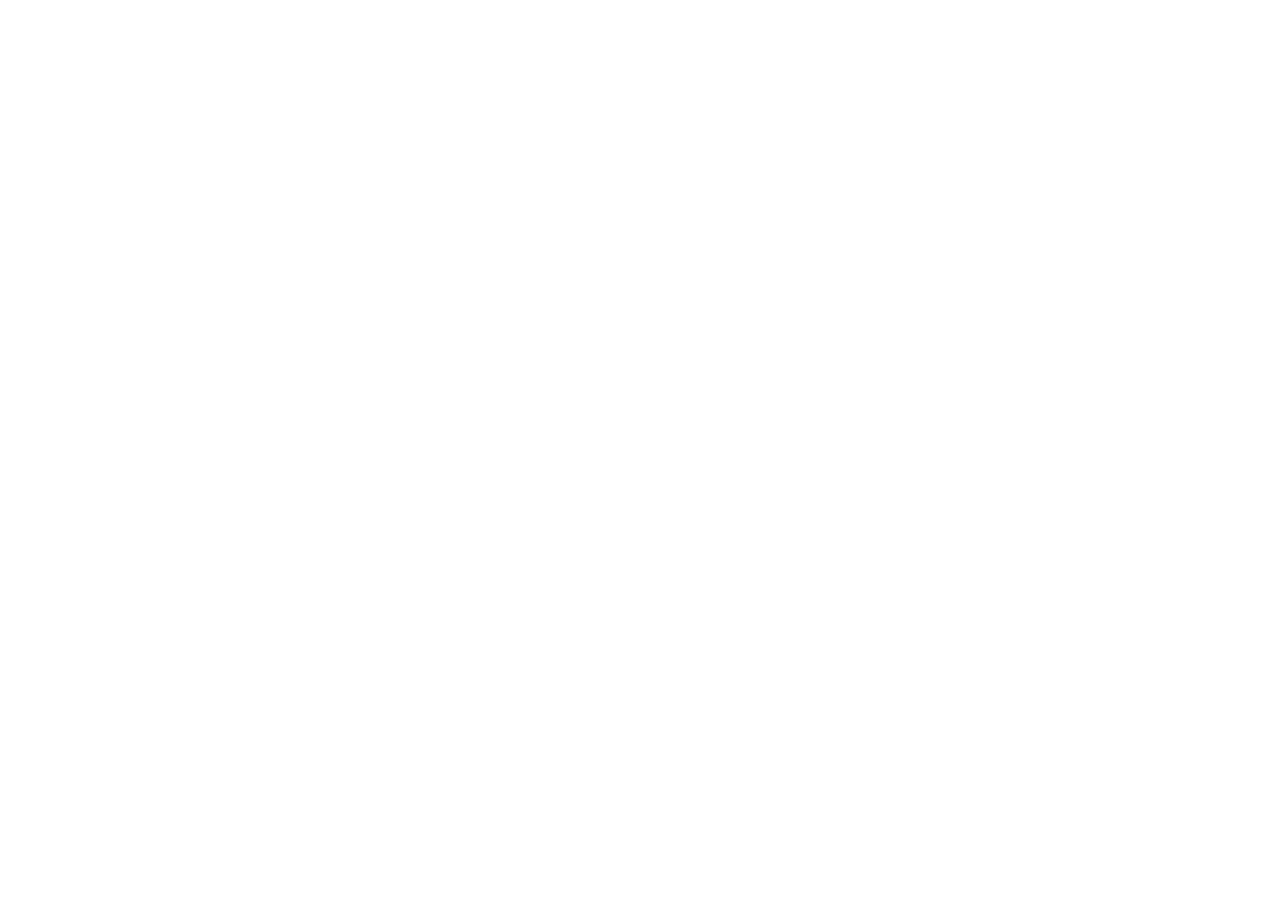
==== commit a0723583: "Panel resizing on fly." ====
--- a/panels.html
+++ b/panels.html
@@ -10,29 +10,23 @@
 <link rel="stylesheet" href="css/reset.css">
 <!-- JS Code -->
 <script src="http://ajax.googleapis.com/ajax/libs/jquery/1.7.2/jquery.min.js"></script>
+<script src="js/panels.js"></script>
 </head>
 	<body>
         <section class="bg-panel" id="bg-panel" data-speed="10" data-type="background">
 			<div class="bg-panel" id="bg-panel-1">
-				<img src="../images/panel1.png" style="visibility:hidden;">
 			</div>
 			<div class="bg-panel" id="bg-panel-2">
-				<img src="../images/panel2.png" style="visibility:hidden;">
 			</div>
 			<div class="bg-panel" id="bg-panel-3">
-				<img src="../images/panel3.png" style="visibility:hidden;">
 			</div>
 			<div class="bg-panel" id="bg-panel-4">
-				<img src="../images/panel4.png" style="visibility:hidden;">
 			</div>
 			<div class="bg-panel" id="bg-panel-5">
-				<img src="../images/panel5.png" style="visibility:hidden;">
 			</div>
 			<div class="bg-panel" id="bg-panel-6">
-				<img src="../images/panel6.png" style="visibility:hidden;">
 			</div>
 			<div class="bg-panel" id="bg-panel-7">
-				<img src="../images/panel7.png" style="visibility:hidden;">
 			</div>
 		</section>
 	</body>
--- a/css/panels.css
+++ b/css/panels.css
@@ -16,14 +16,19 @@
     transform: translateY(-50%);
 }
 
+#bg-panel  {
+   	margin: 0 auto;
+	width: 85%;
+}
+
 #bg-panel-1 { 
 	background-image: url(../images/panel1.png);
     background-repeat: no-repeat;
     background-size: contain; 
 
-	//margin: 0 auto; 
-    //width: 1200px; 
-    /max-width: 1200px; 
+	margin: 0 auto; 
+    width: 1200px; 
+    max-width: 1200px; 
 }
 
 #bg-panel-2 { 
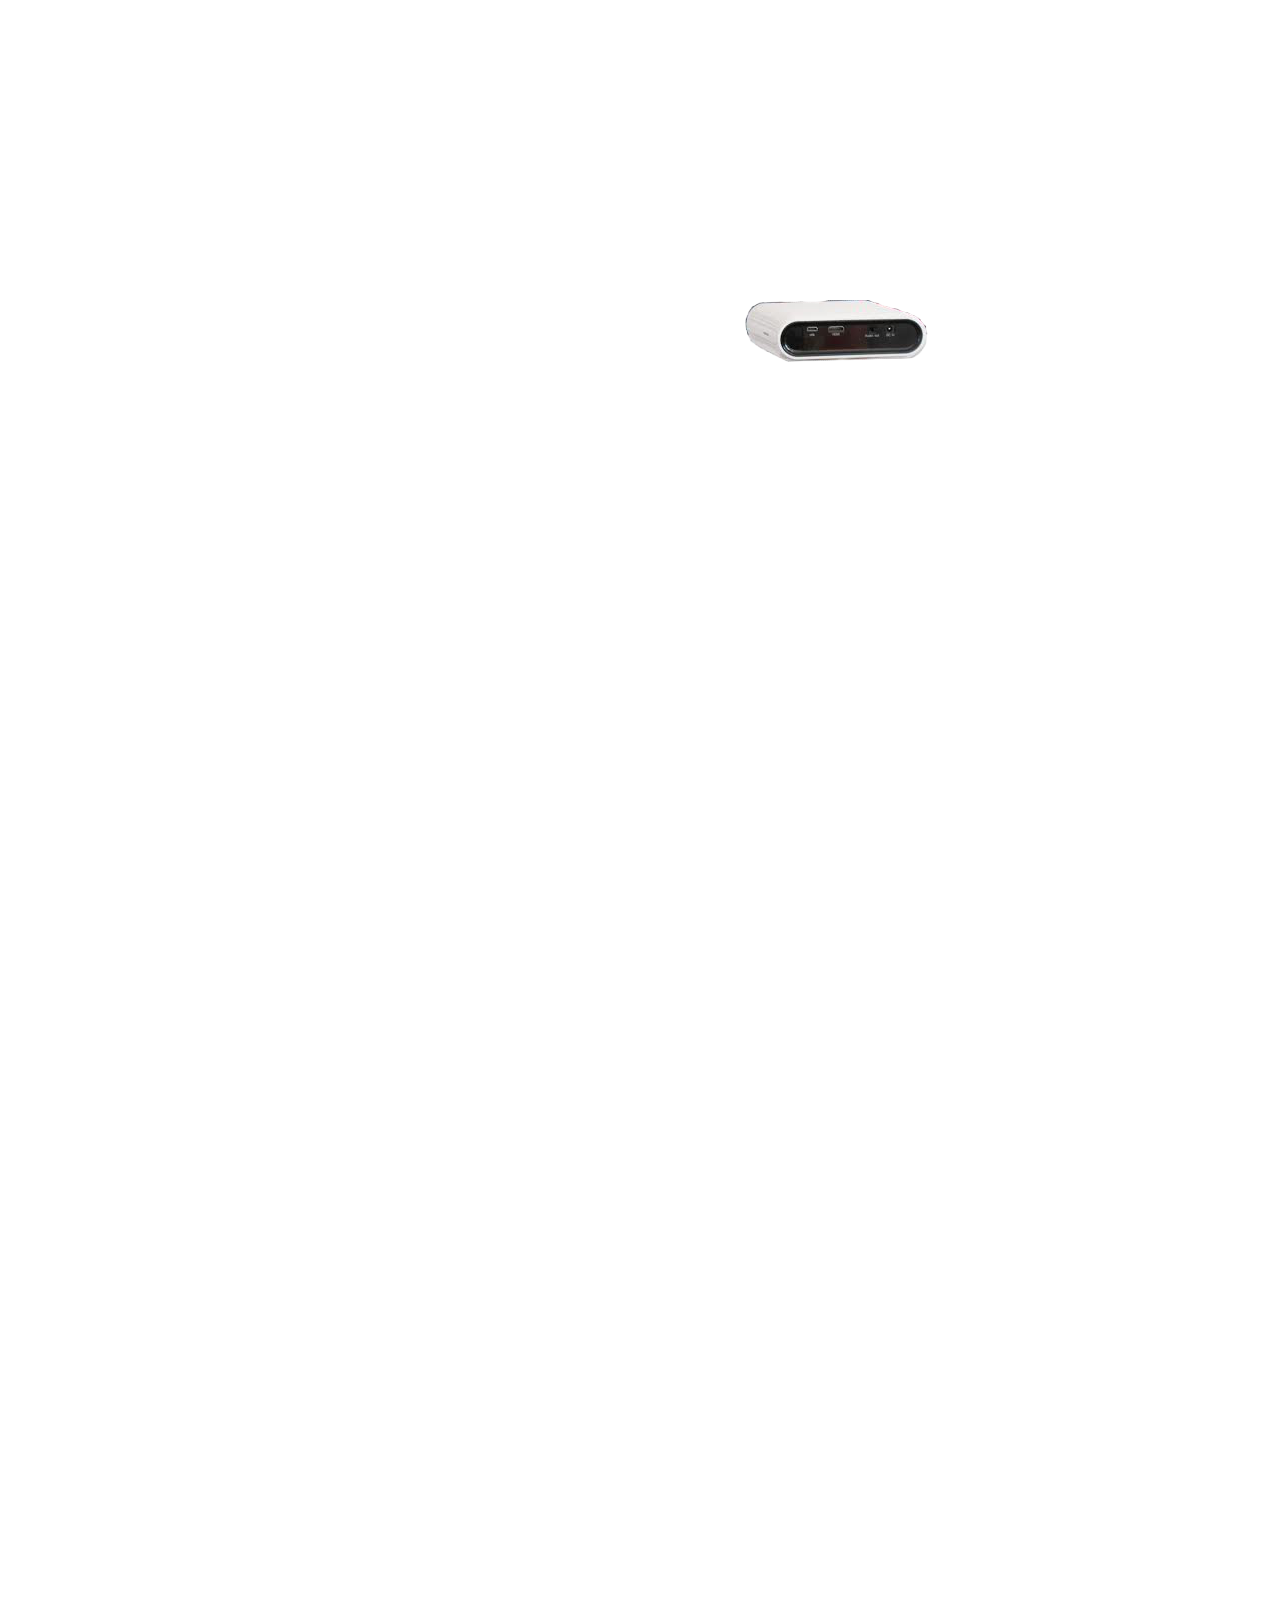
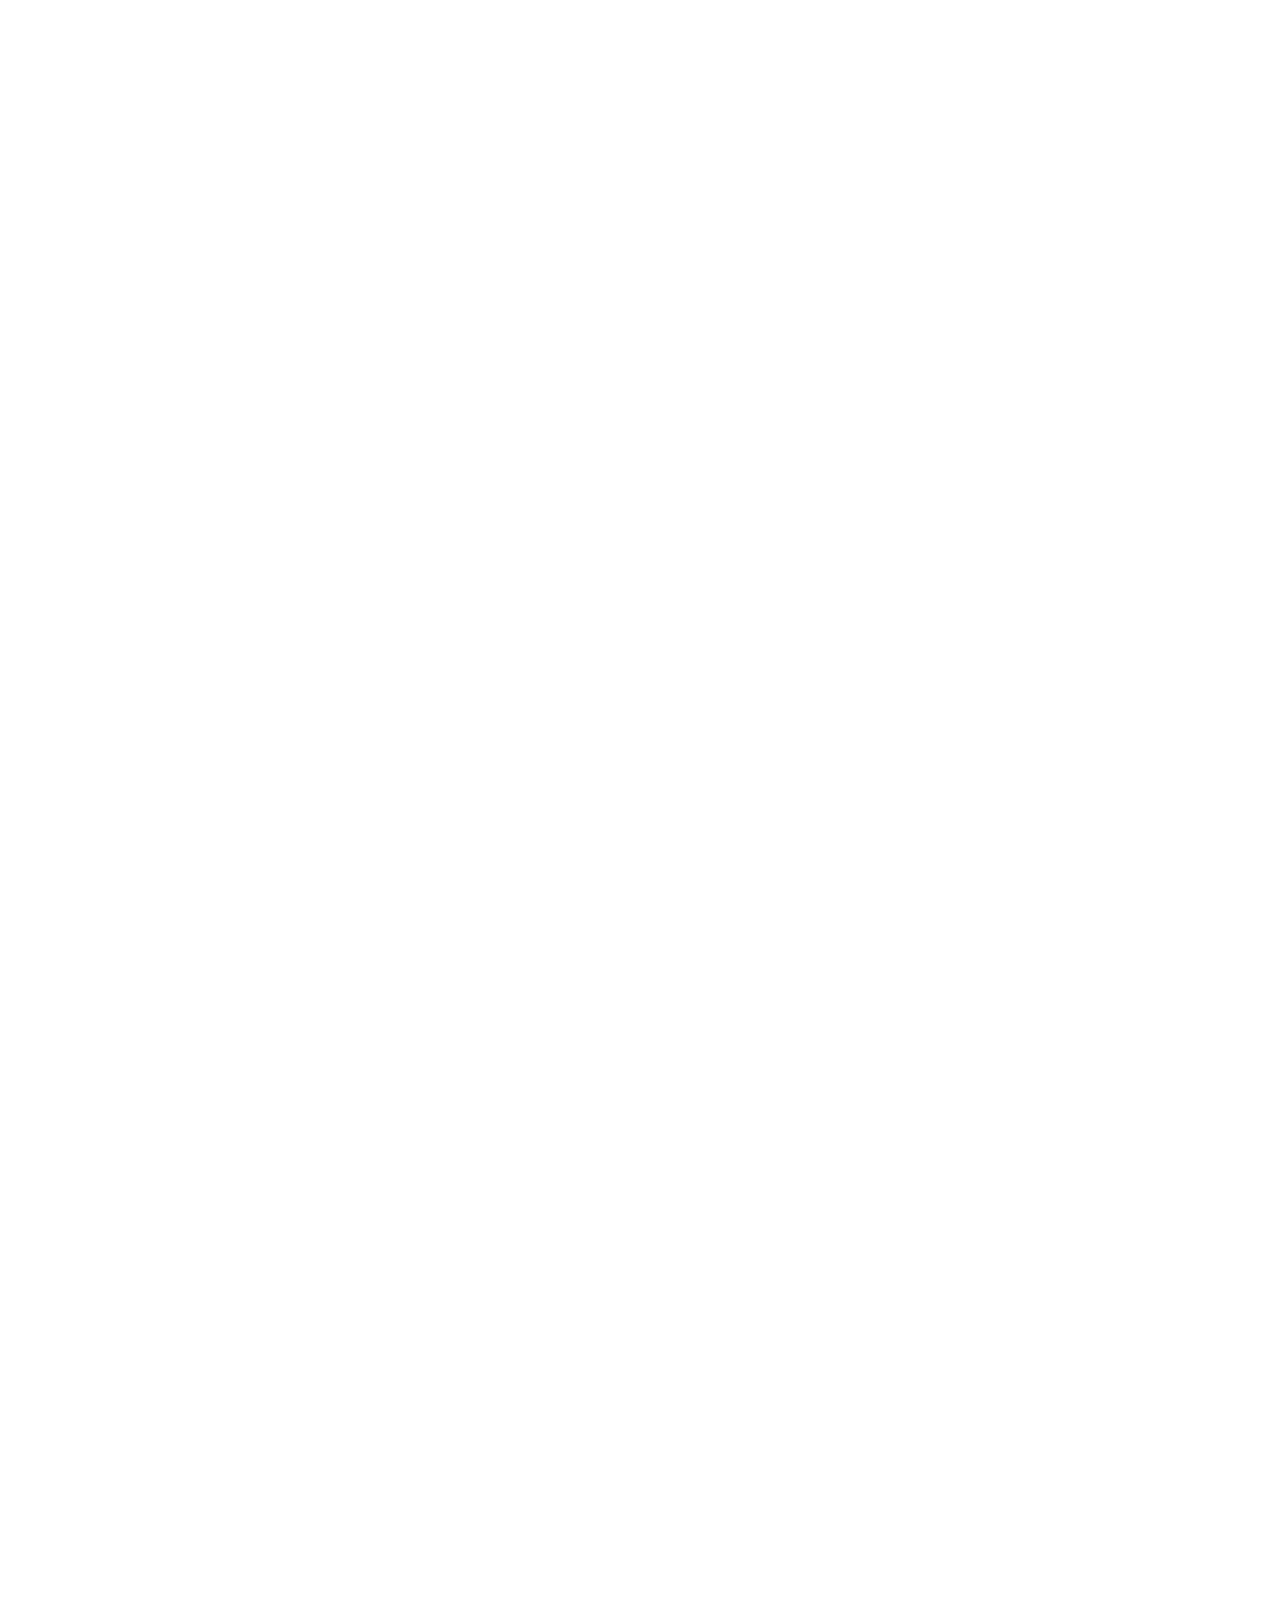
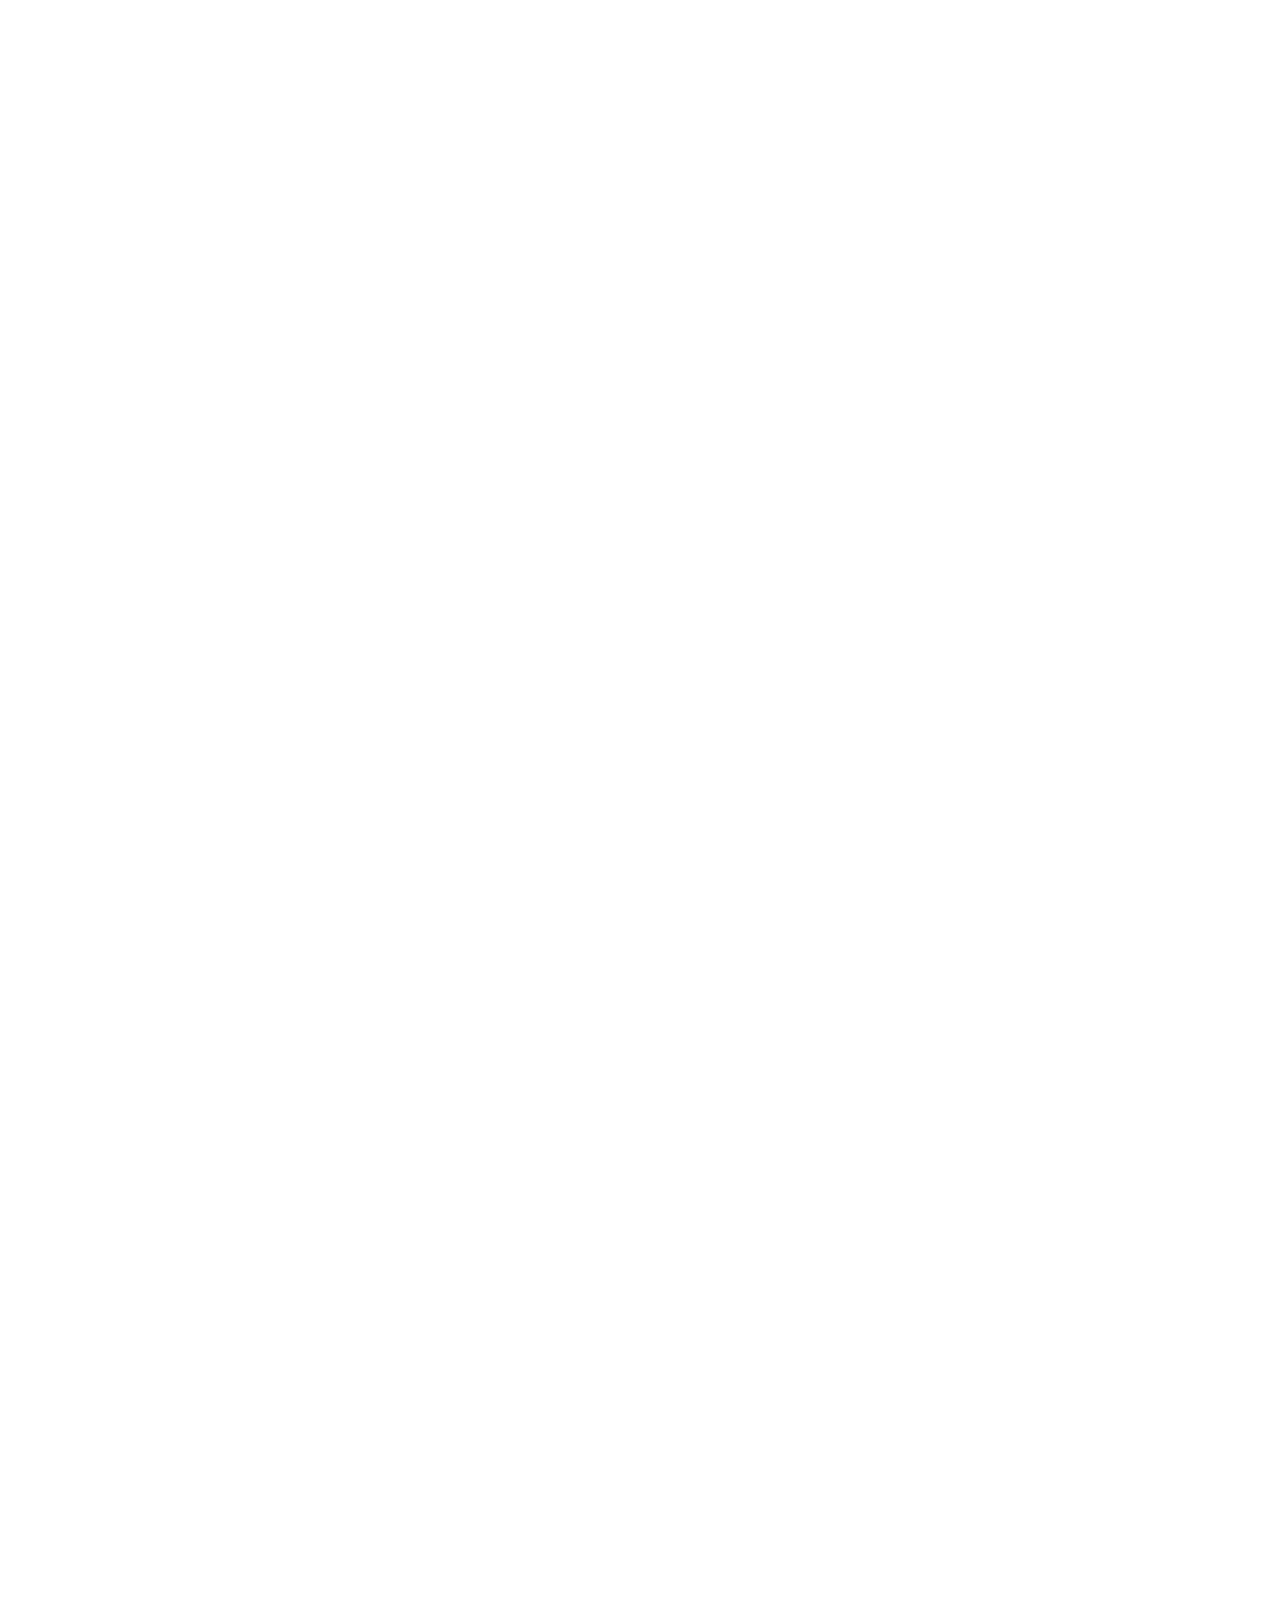
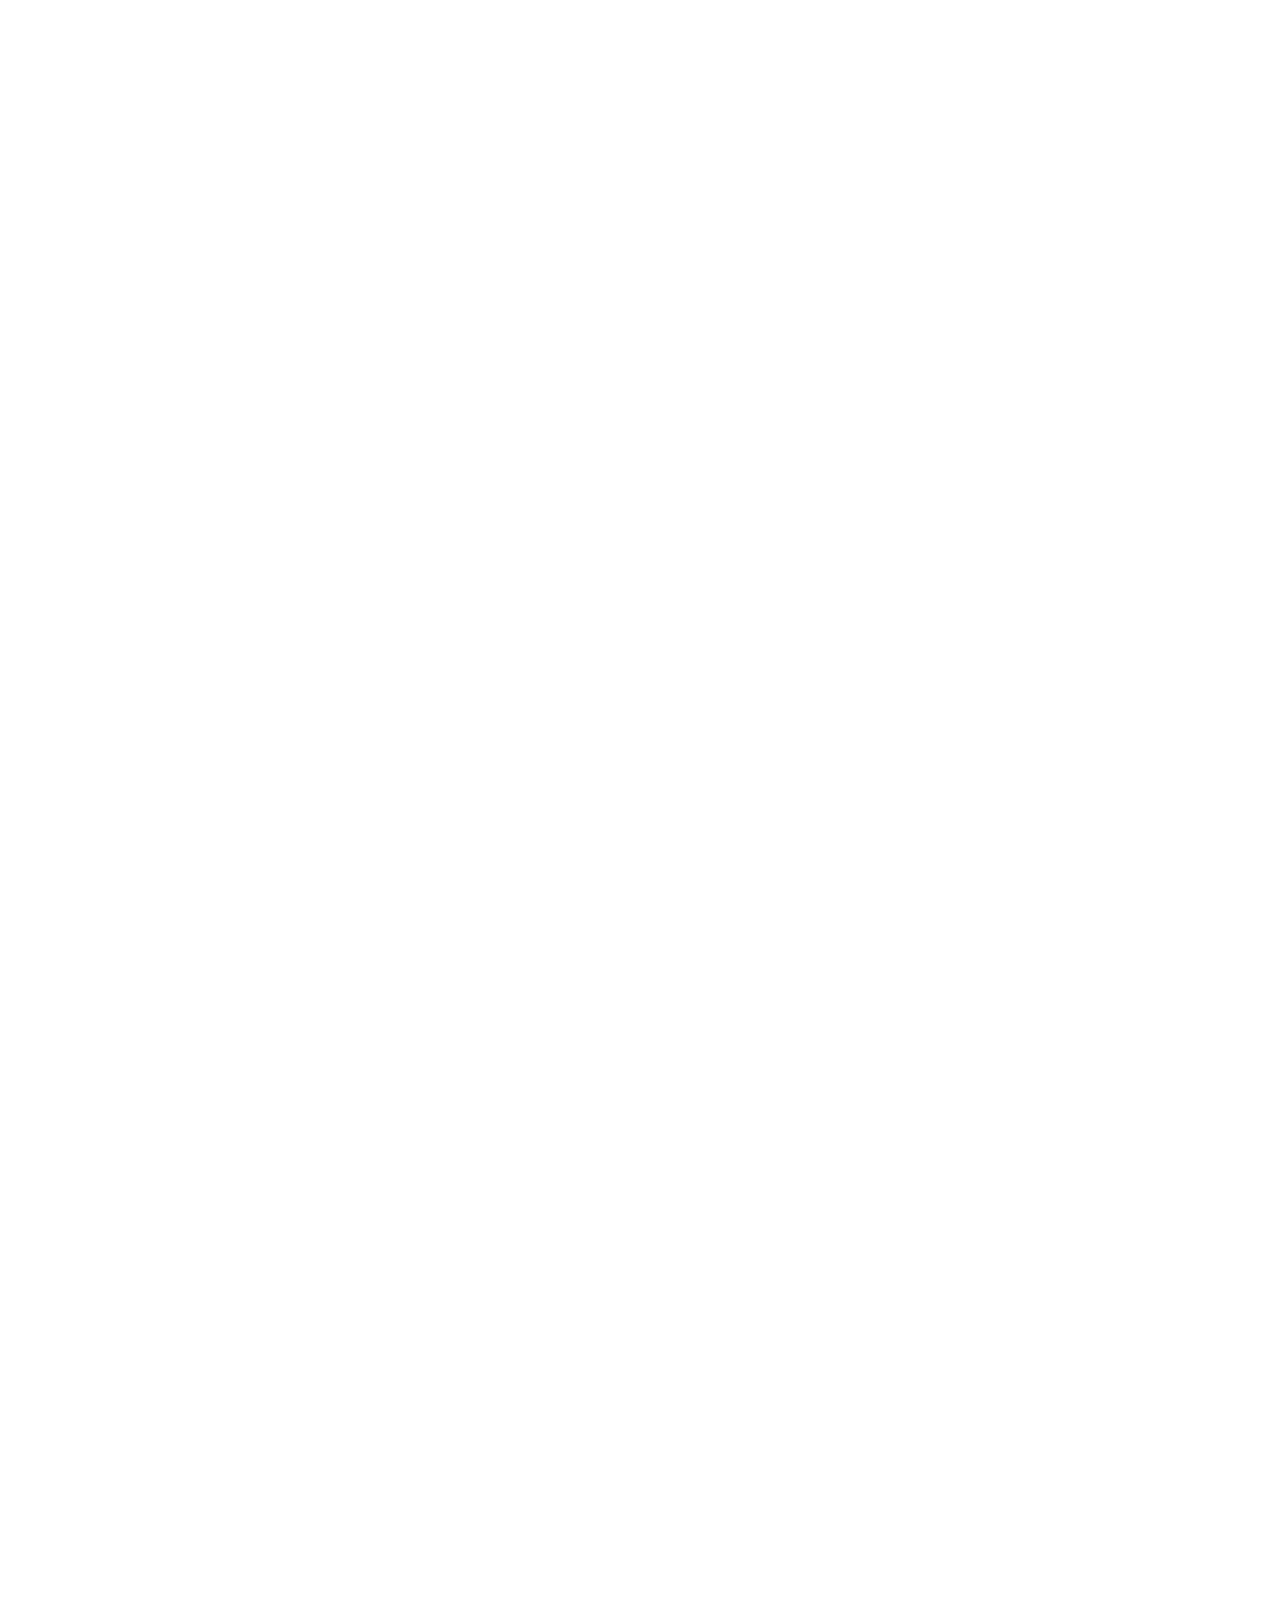
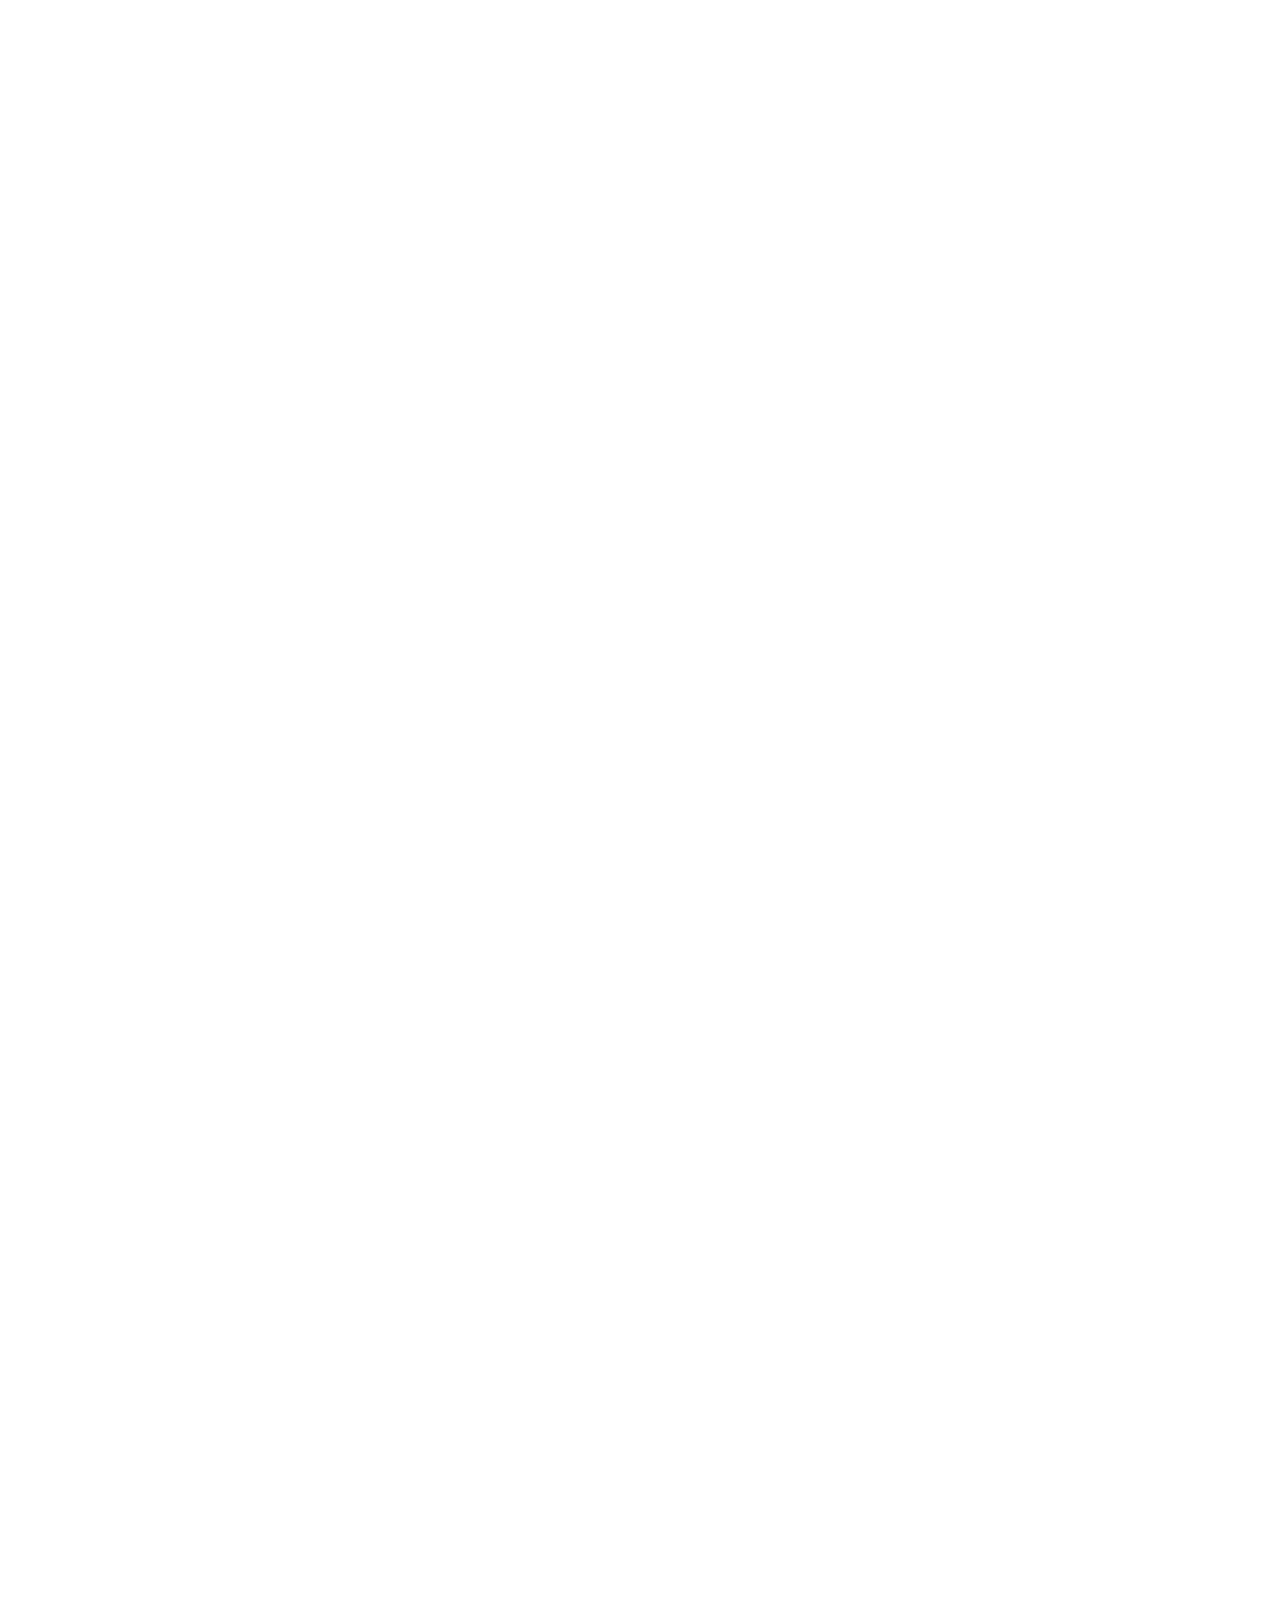
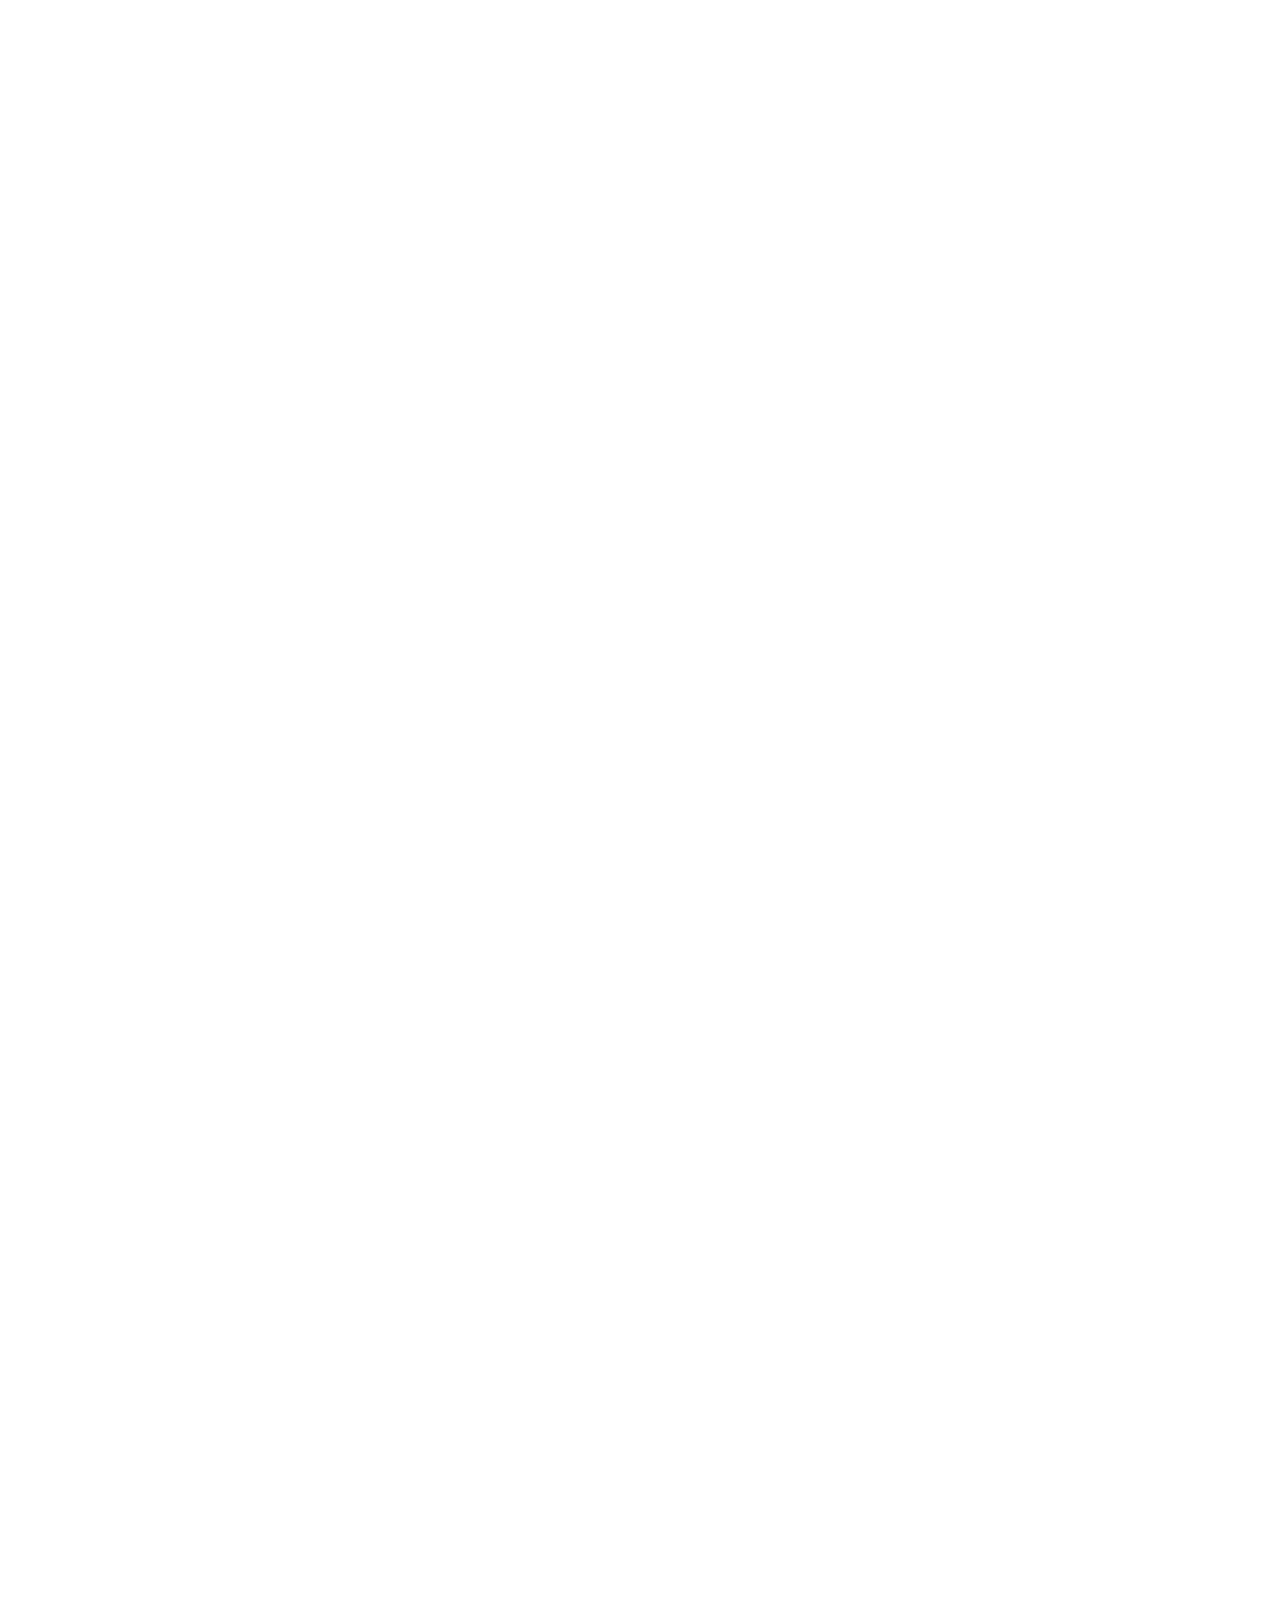
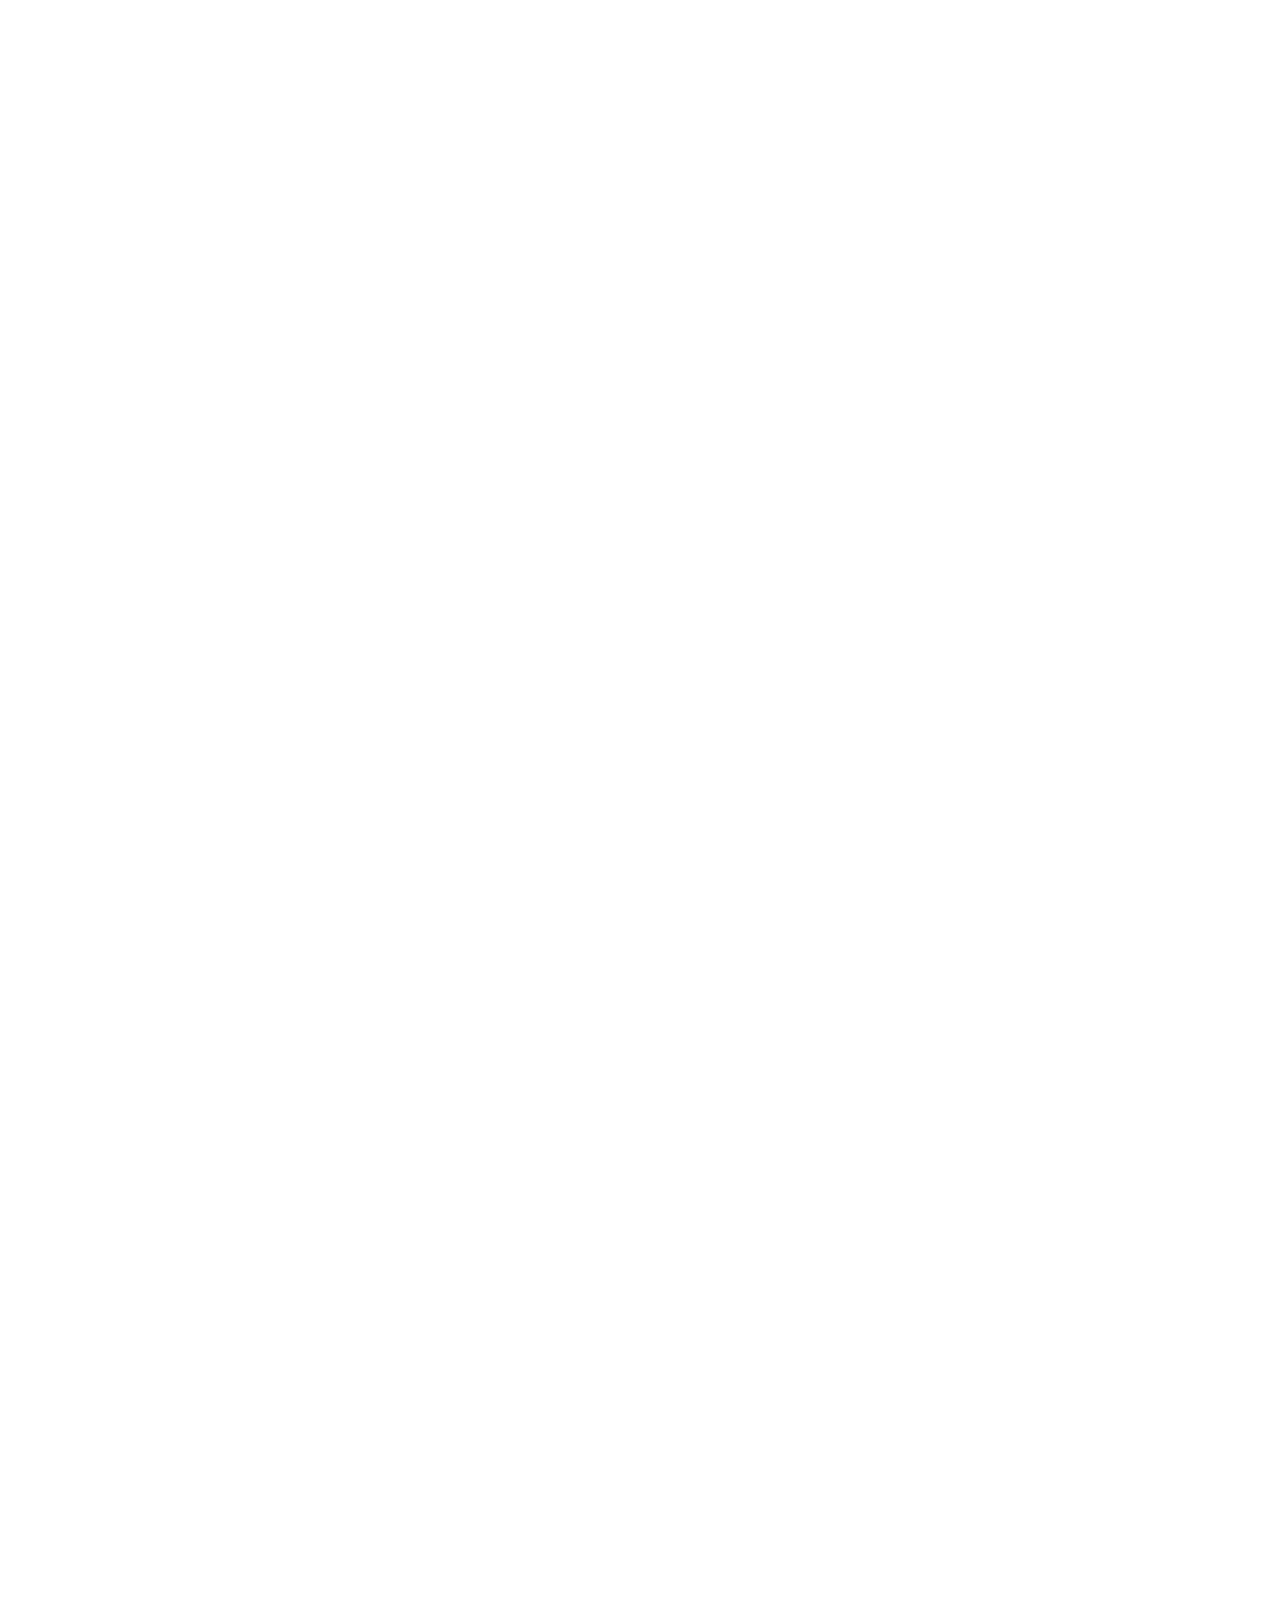
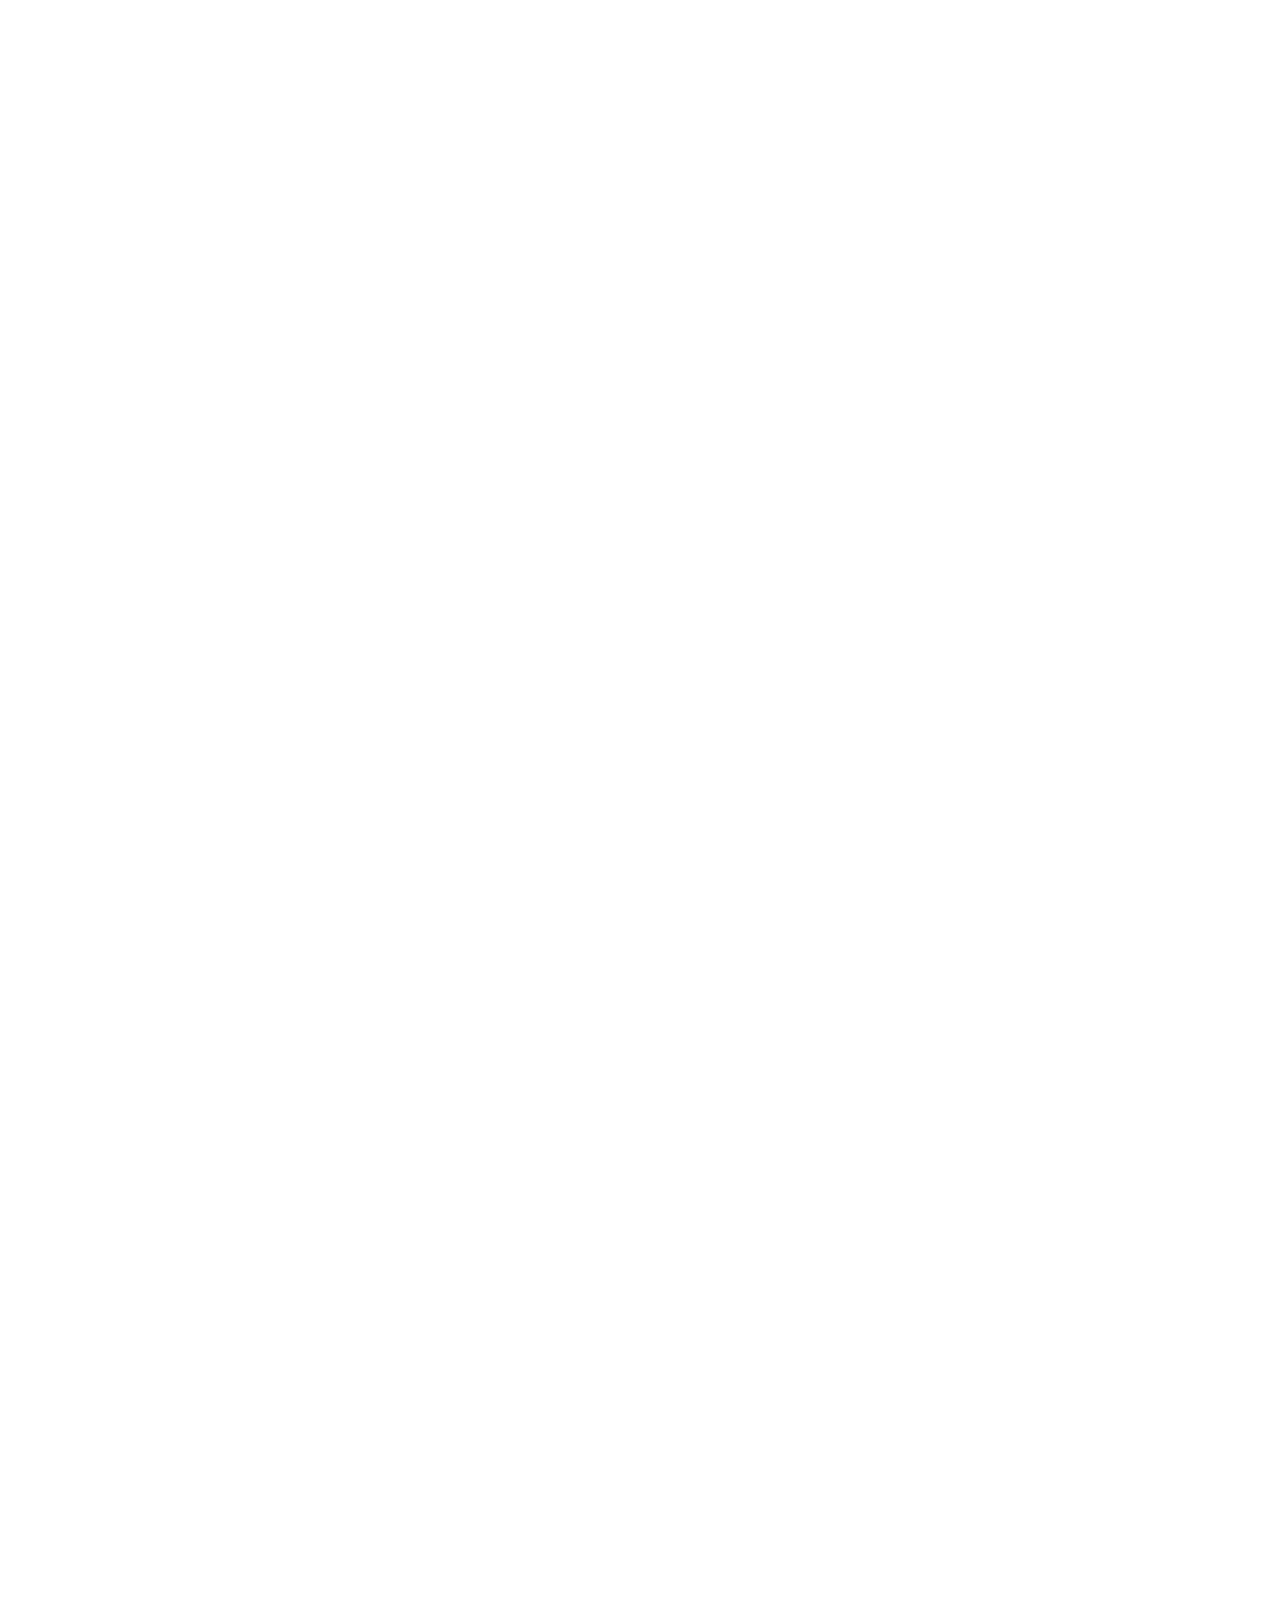
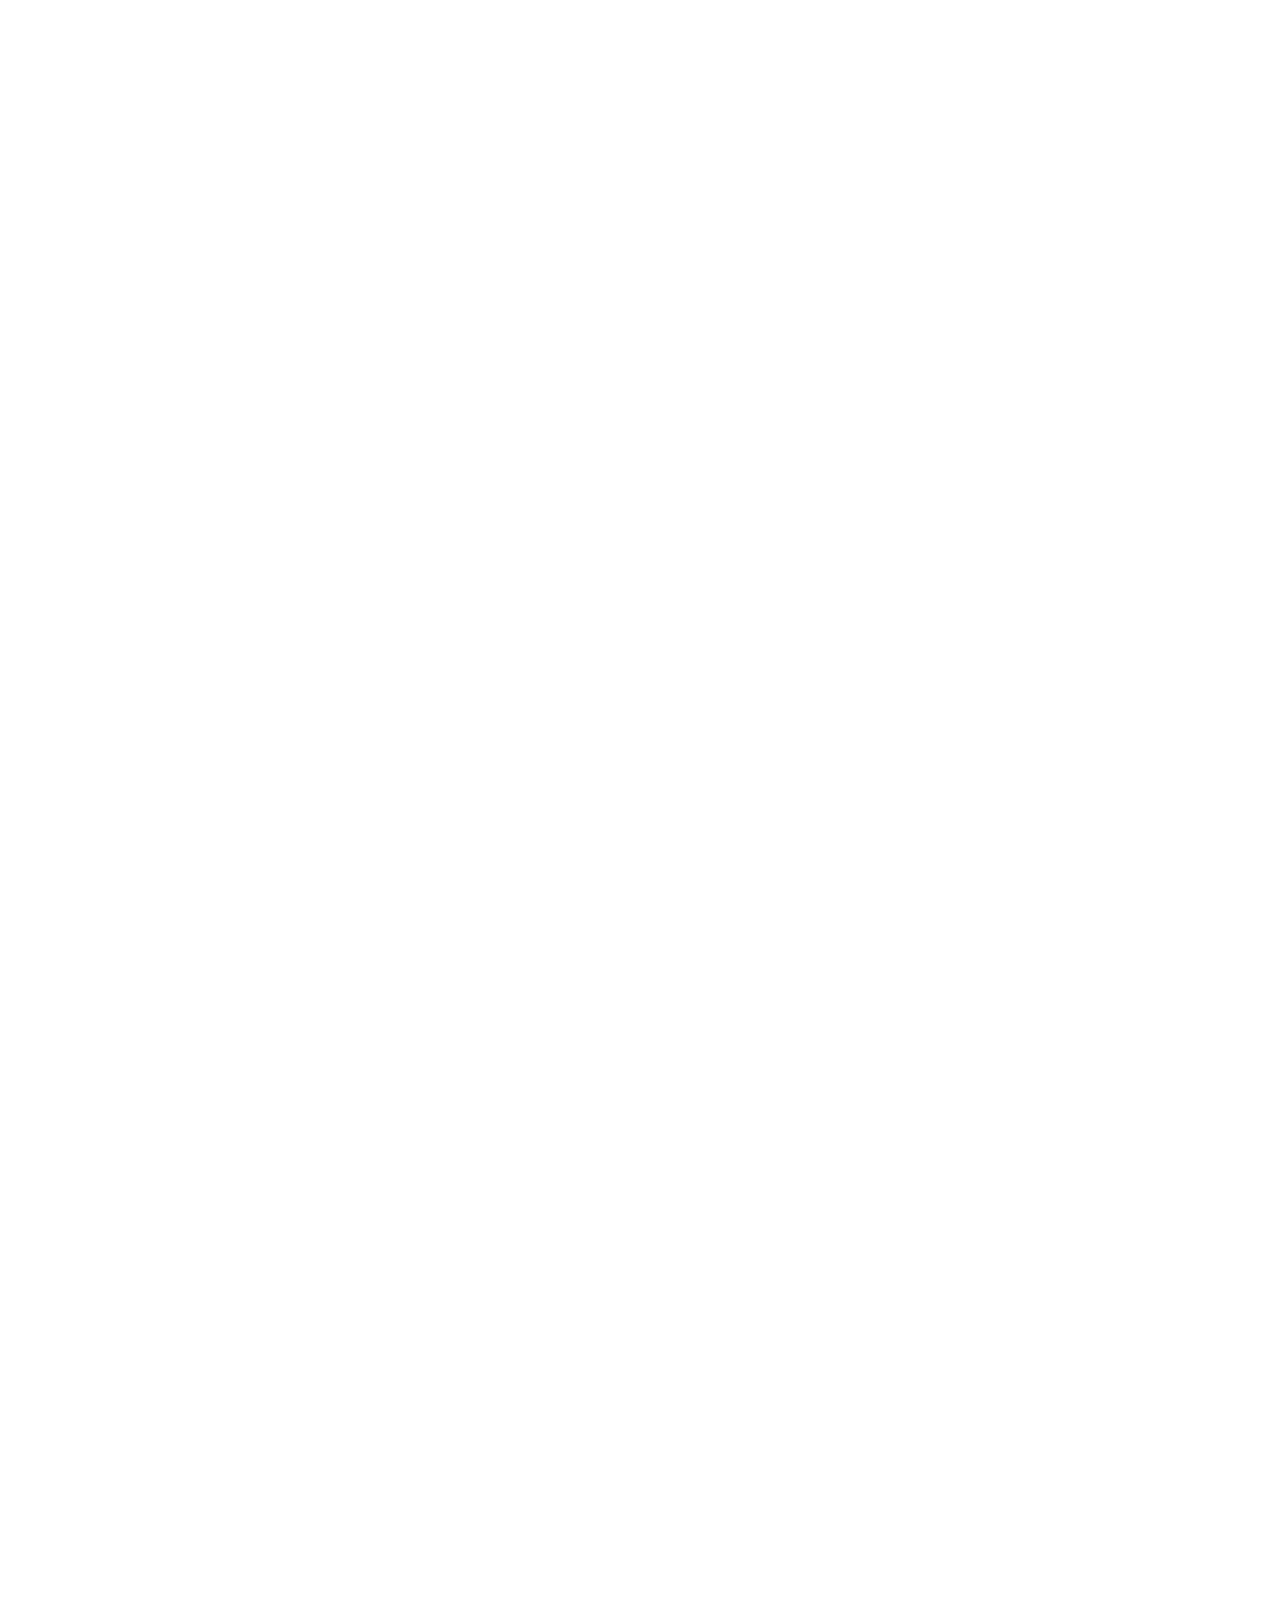
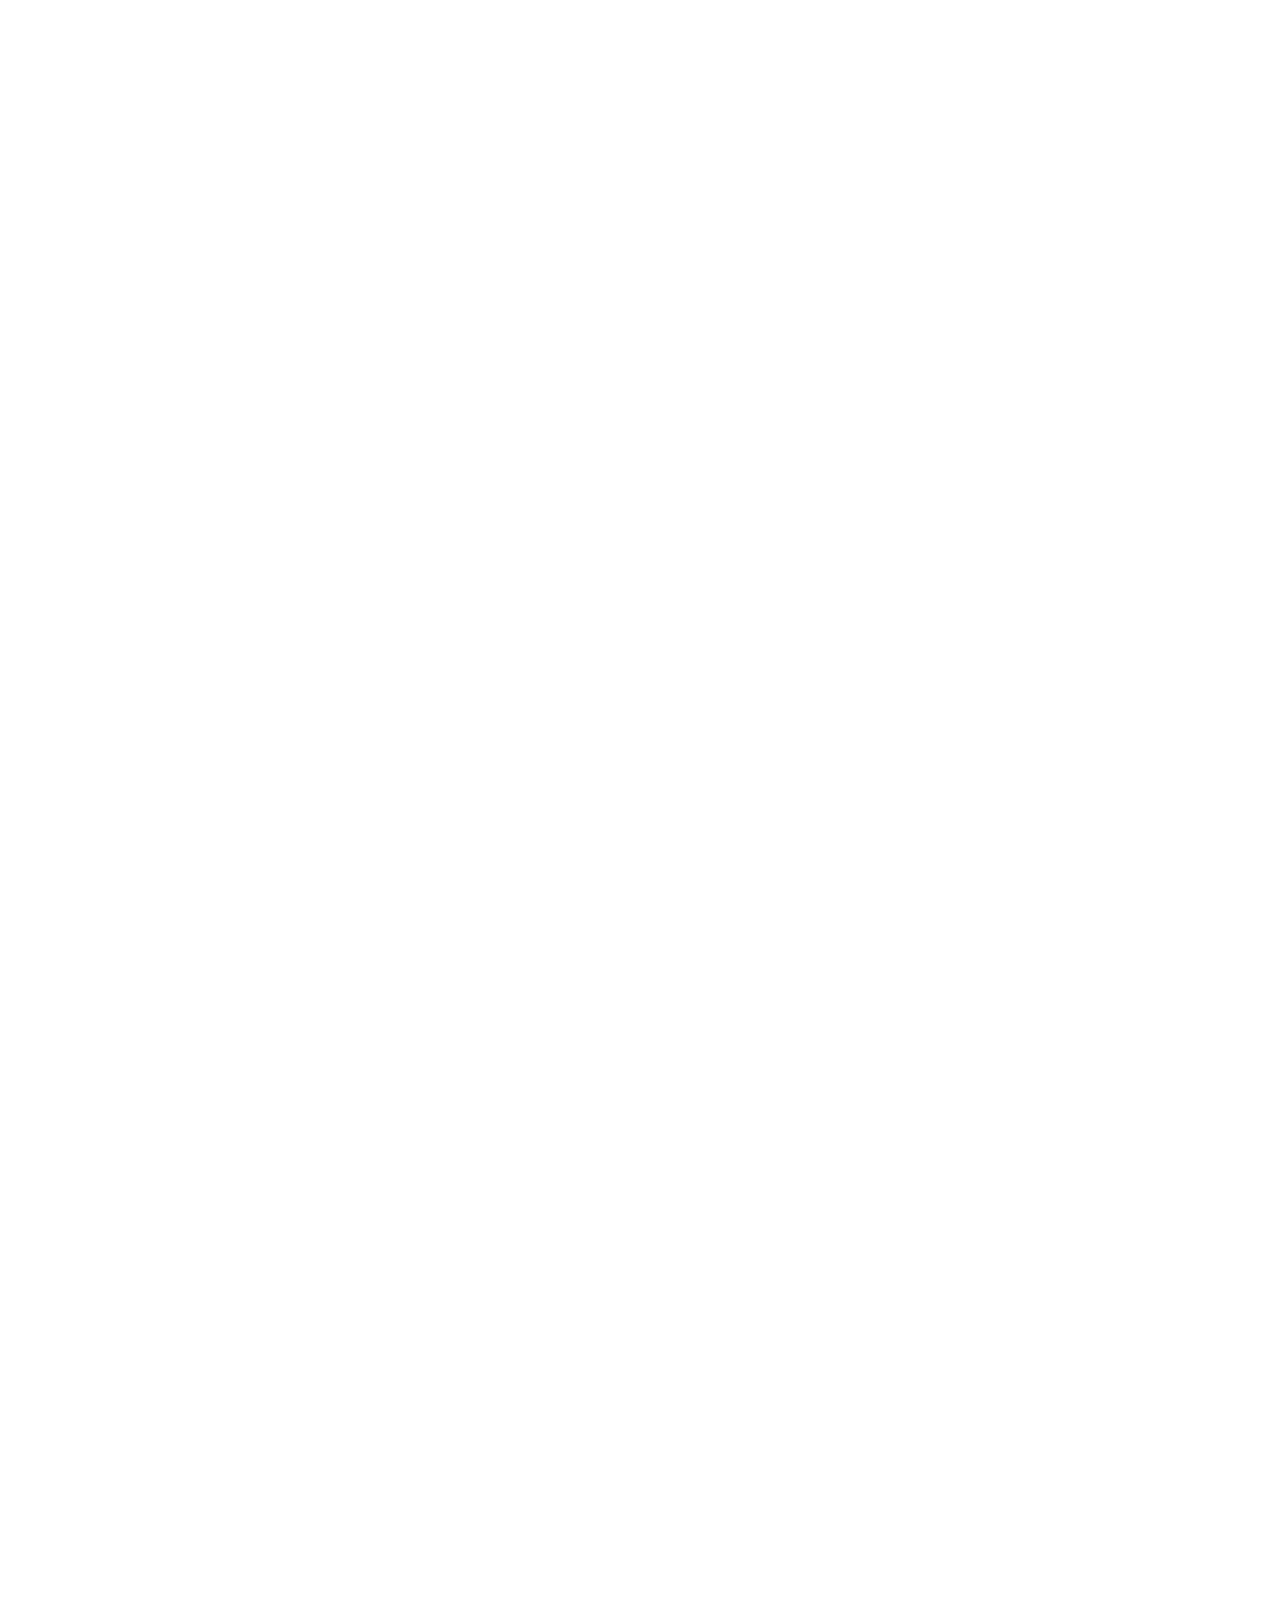
==== commit ad143479: "Adding in foreground comp." ====
--- a/panels.html
+++ b/panels.html
@@ -14,6 +14,7 @@
 </head>
 	<body>
         <section class="bg-panel" id="bg-panel" data-speed="10" data-type="background">
+			<section id="touchjet" data-type="foreground"></section>
 			<div class="bg-panel" id="bg-panel-1">
 			</div>
 			<div class="bg-panel" id="bg-panel-2">
--- a/css/panels.css
+++ b/css/panels.css
@@ -14,6 +14,15 @@
     position: relative;
     top: 50%;
     transform: translateY(-50%);
+}
+
+#touchjet{ 
+	background: url(../images/touchjet.png) 68% 300px no-repeat fixed; 
+	height: 20000px;  
+	margin: 0 auto; 
+    width: 100%; 
+    max-width: 1920px; 
+    position: relative; 
 }
 
 #bg-panel  {
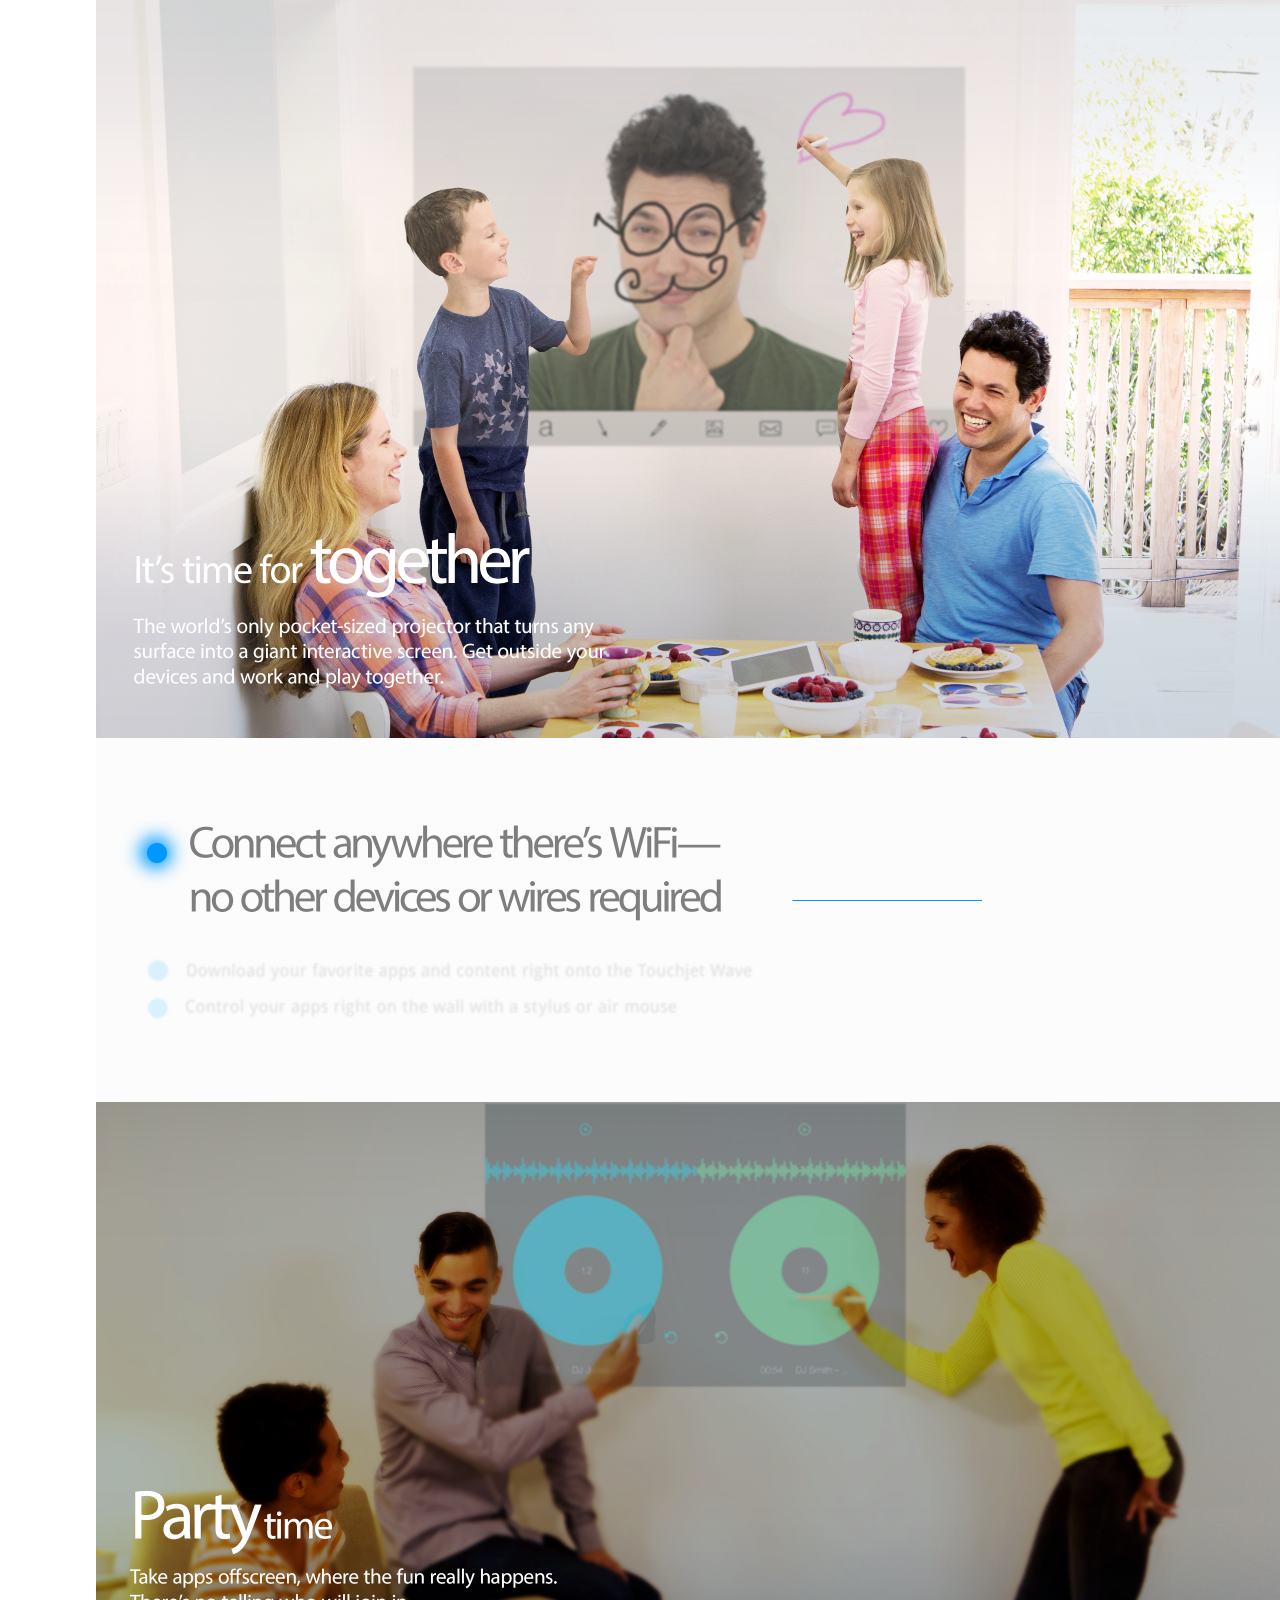
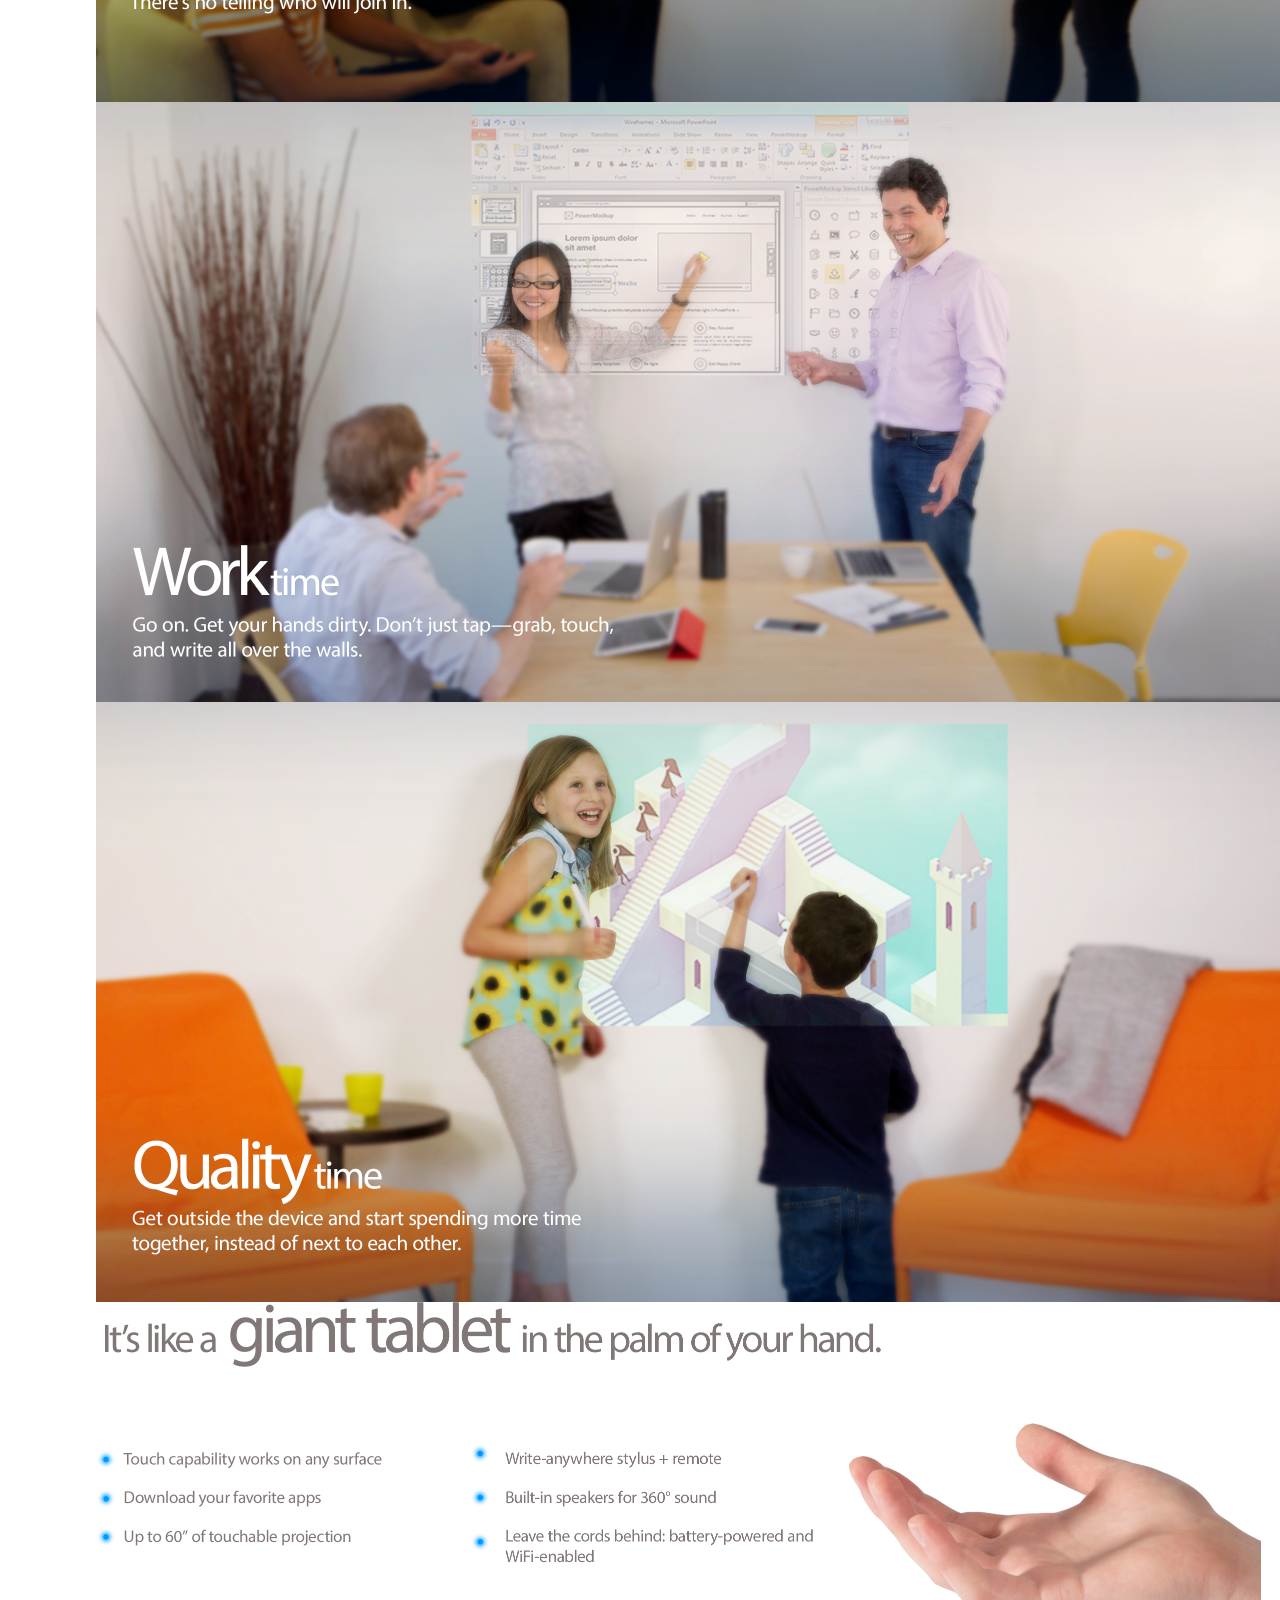
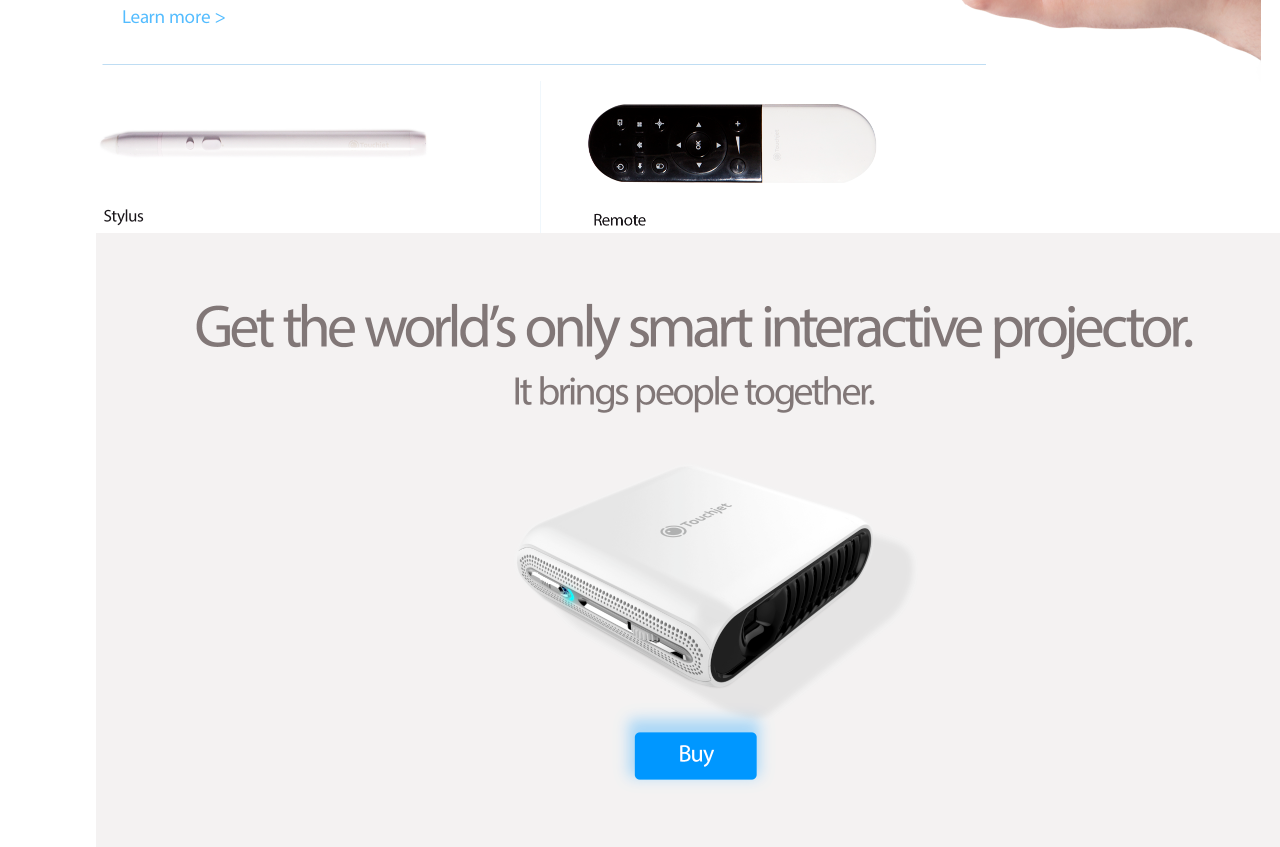
==== commit 4c50a111: "Finally working. Panels." ====
--- a/panels.html
+++ b/panels.html
@@ -13,8 +13,8 @@
 <script src="js/panels.js"></script>
 </head>
 	<body>
+        <section id="touchjet" data-type="foreground"></section> 
         <section class="bg-panel" id="bg-panel" data-speed="10" data-type="background">
-			<section id="touchjet" data-type="foreground"></section>
 			<div class="bg-panel" id="bg-panel-1">
 			</div>
 			<div class="bg-panel" id="bg-panel-2">
--- a/css/panels.css
+++ b/css/panels.css
@@ -16,19 +16,22 @@
     transform: translateY(-50%);
 }
 
-#touchjet{ 
+#touchjet { 
 	background: url(../images/touchjet.png) 68% 300px no-repeat fixed; 
-	height: 20000px;  
+	height: 200px;  
 	margin: 0 auto; 
     width: 100%; 
     max-width: 1920px; 
-    position: relative; 
+    position: absolute; 
+	z-index: 4;
 }
 
 #bg-panel  {
    	margin: 0 auto;
 	width: 85%;
+    z-index: -15;
 }
+
 
 #bg-panel-1 { 
 	background-image: url(../images/panel1.png);
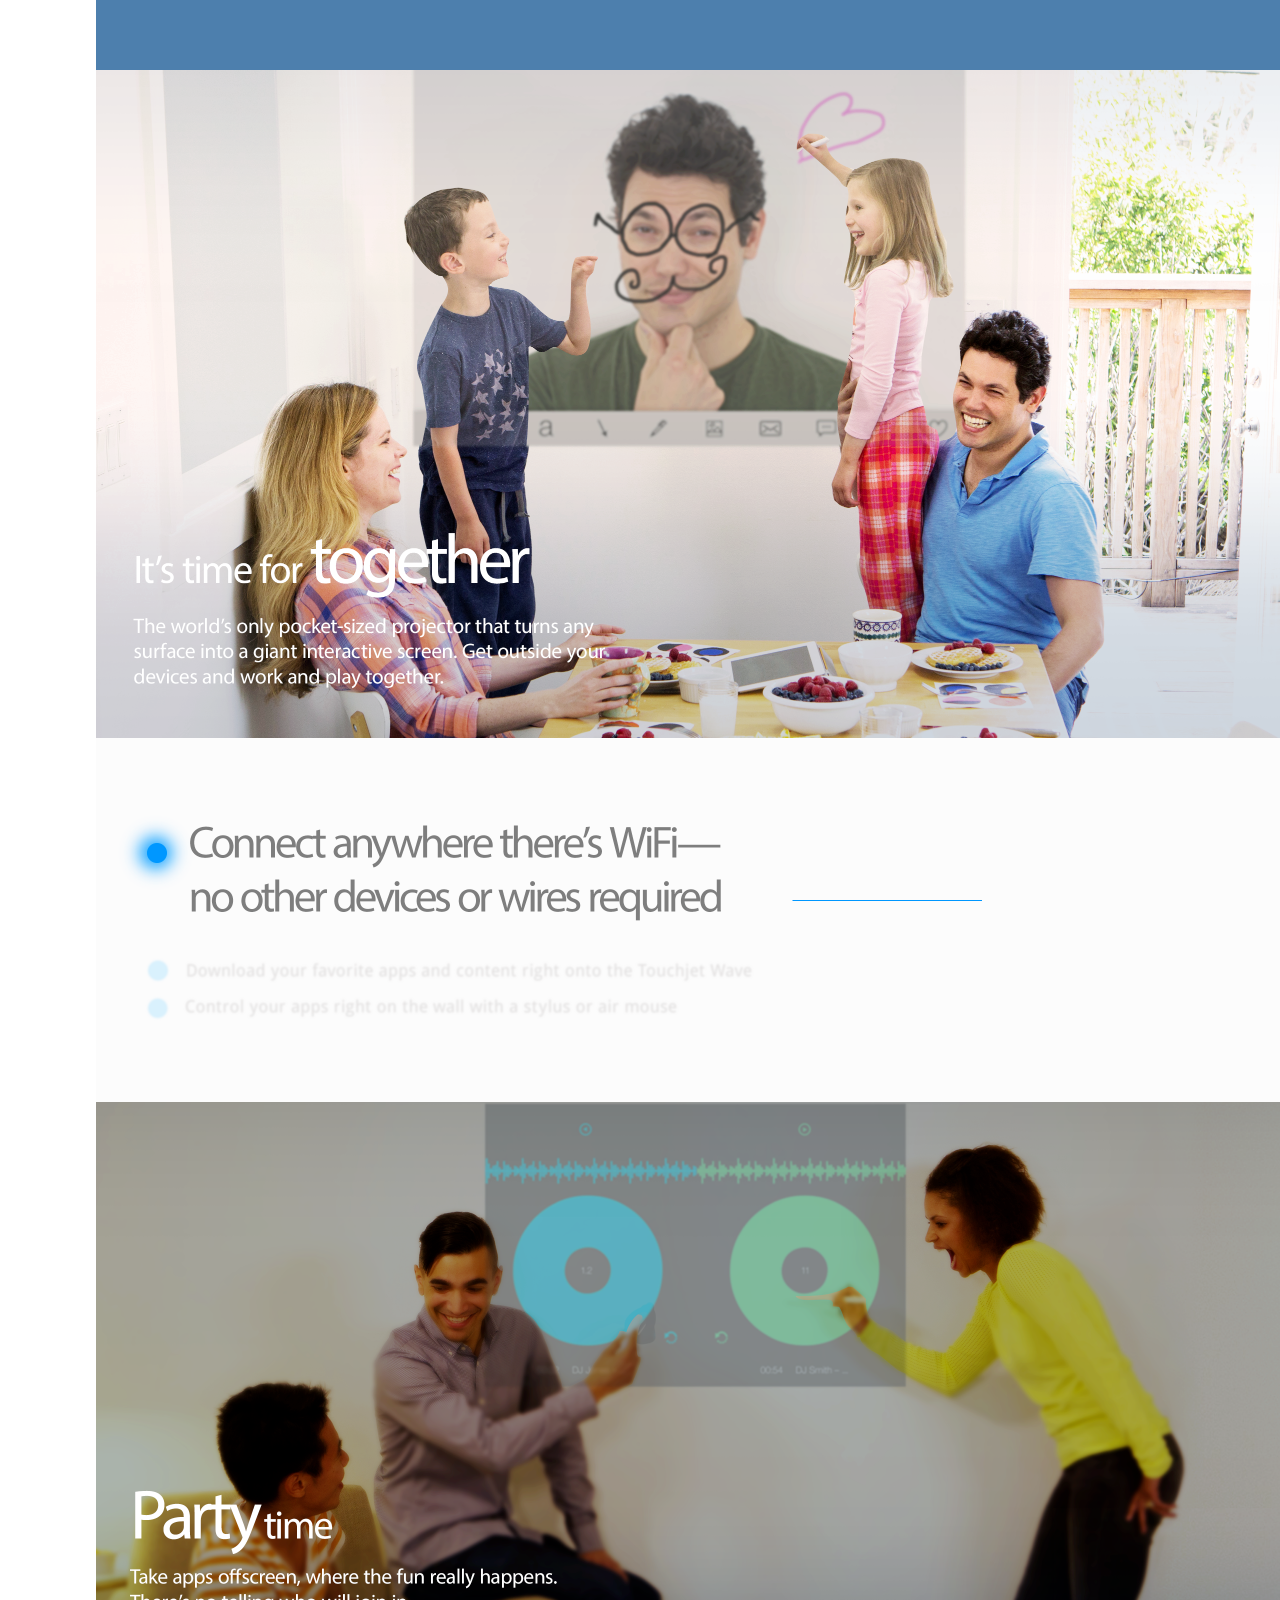
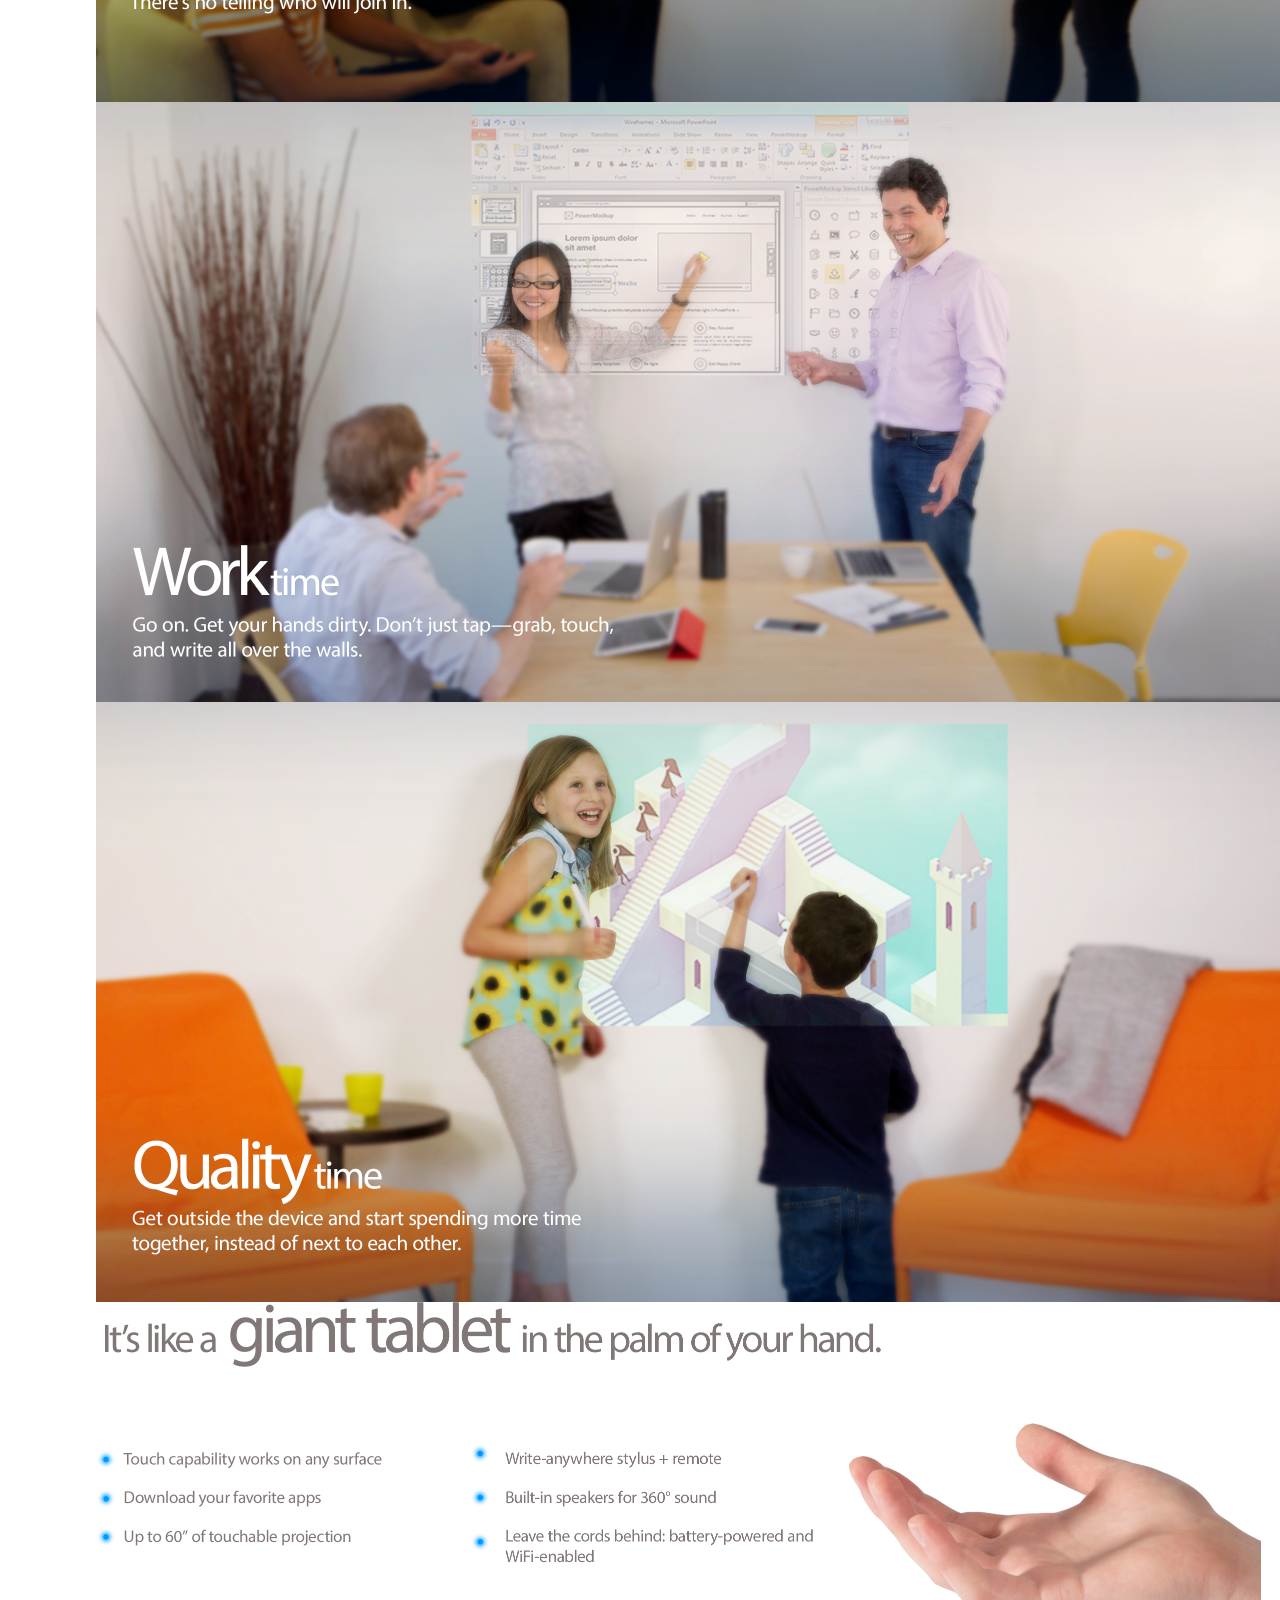
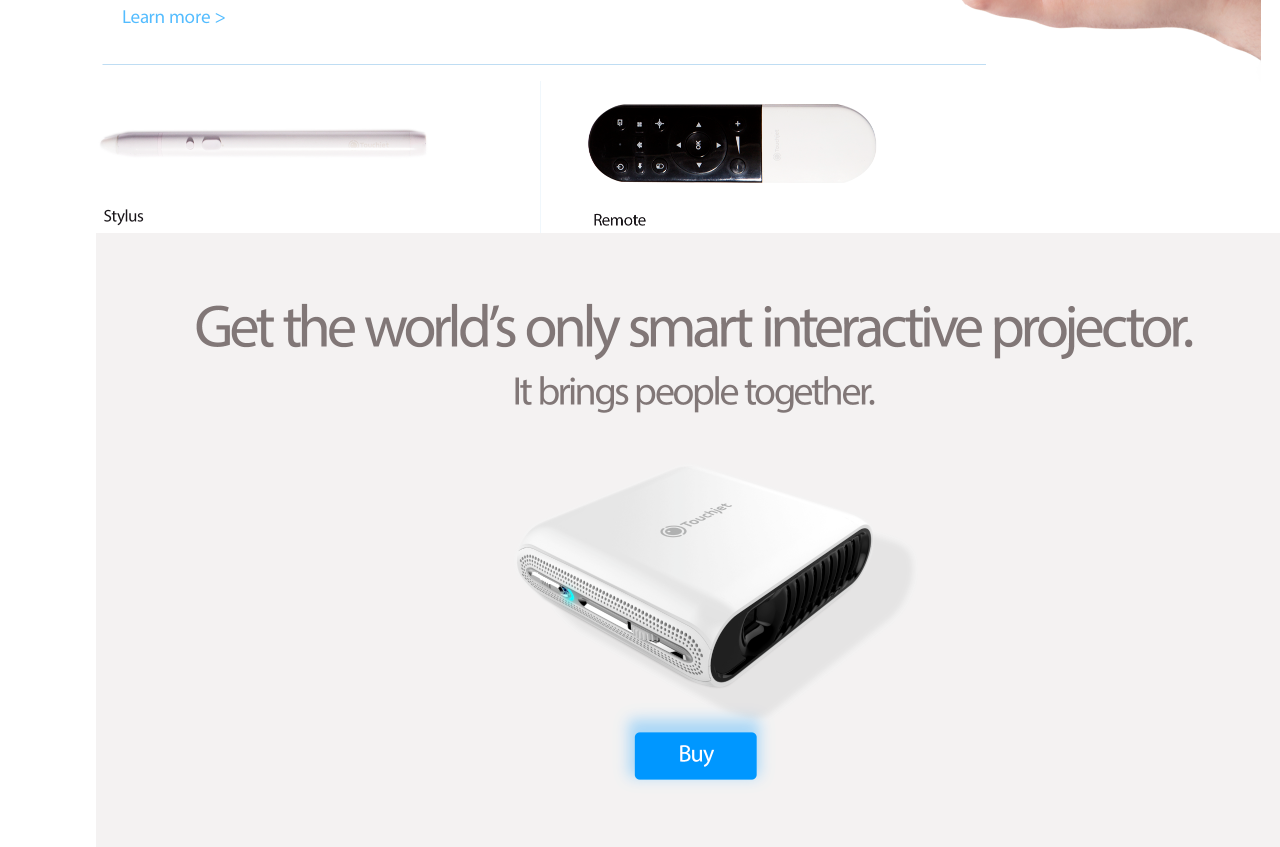
==== commit 4fe654b7: "Foreground image working. Counter scrolling, not. Yet." ====
--- a/panels.html
+++ b/panels.html
@@ -13,8 +13,8 @@
 <script src="js/panels.js"></script>
 </head>
 	<body>
-        <section id="touchjet" data-type="foreground"></section> 
         <section class="bg-panel" id="bg-panel" data-speed="10" data-type="background">
+            <section id="touchjet" data-type="foreground"></section> 
 			<div class="bg-panel" id="bg-panel-1">
 			</div>
 			<div class="bg-panel" id="bg-panel-2">
--- a/css/panels.css
+++ b/css/panels.css
@@ -17,8 +17,9 @@
 }
 
 #touchjet { 
-	background: url(../images/touchjet.png) 68% 300px no-repeat fixed; 
-	height: 200px;  
+	background: url(../images/touchjet.png) 68% 200px no-repeat fixed; 
+    background-color: #4d7fad;  
+	height: 70px;  
 	margin: 0 auto; 
     width: 100%; 
     max-width: 1920px; 
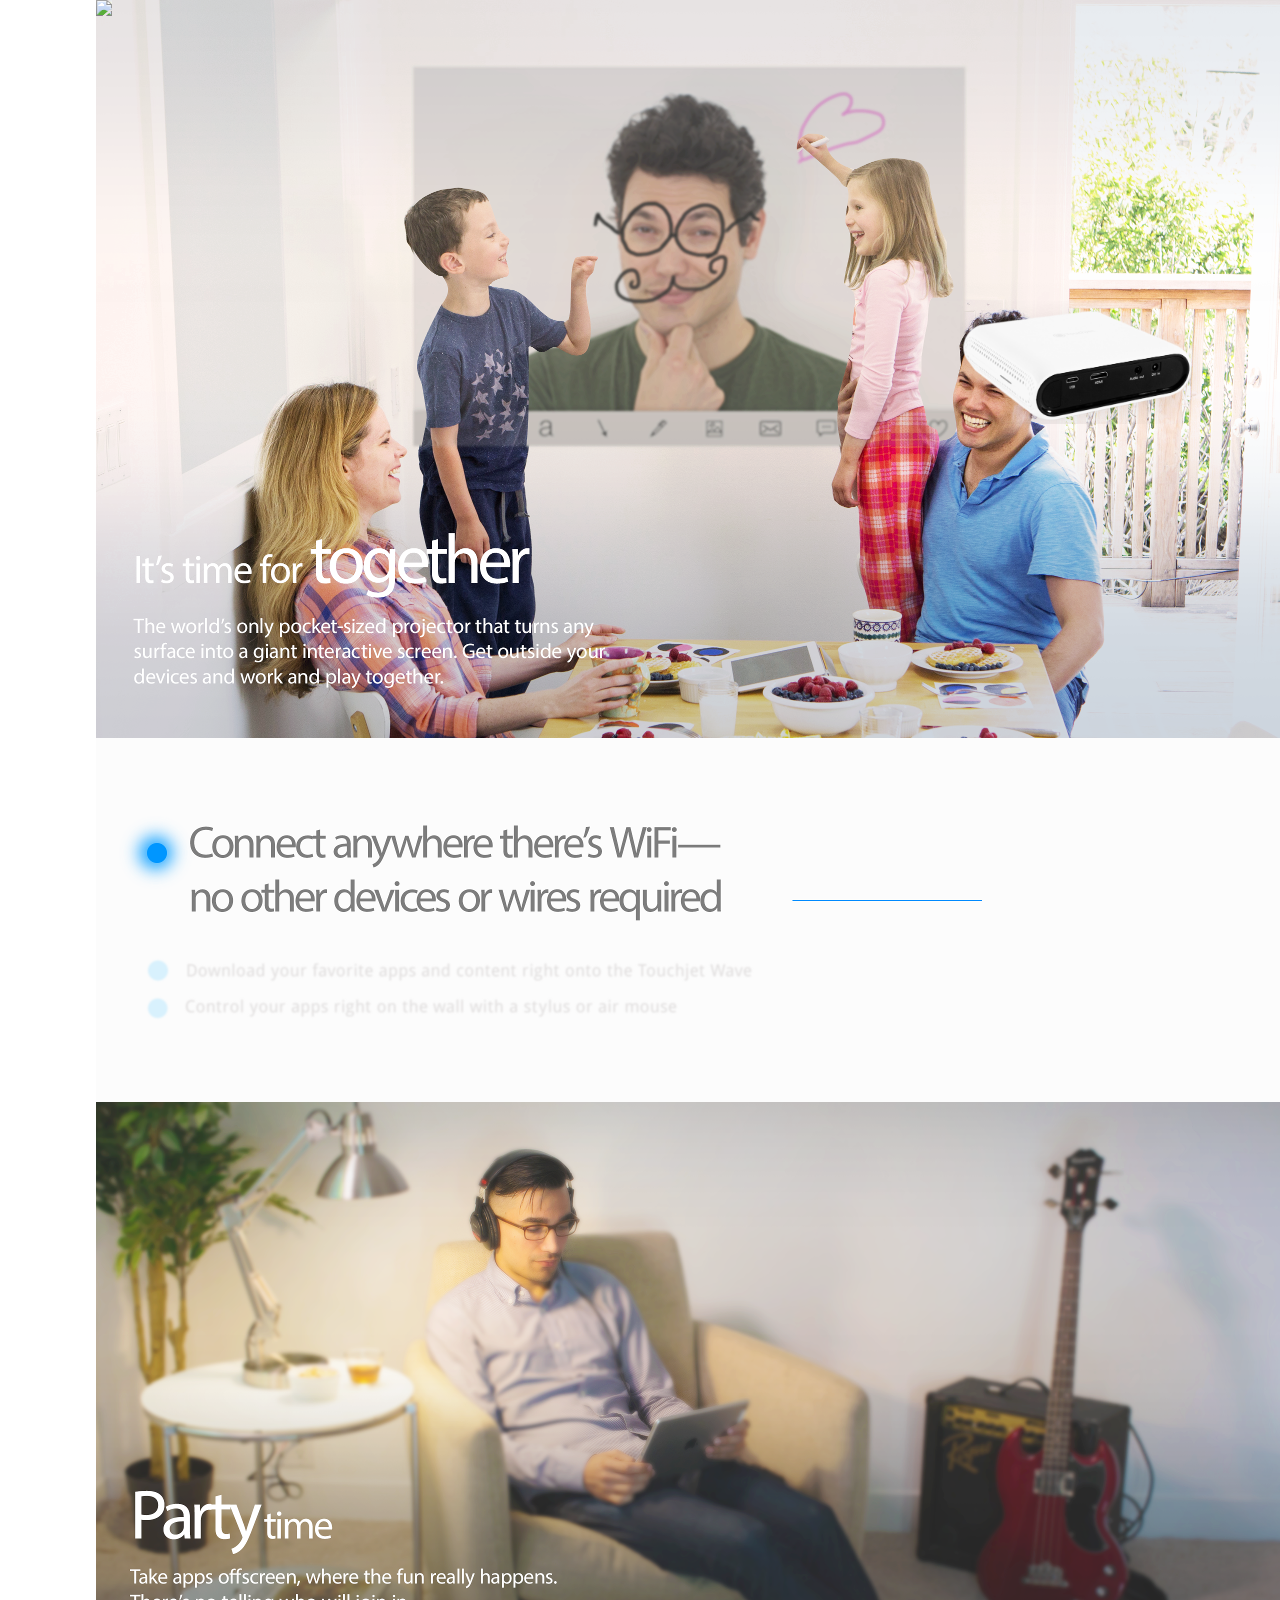
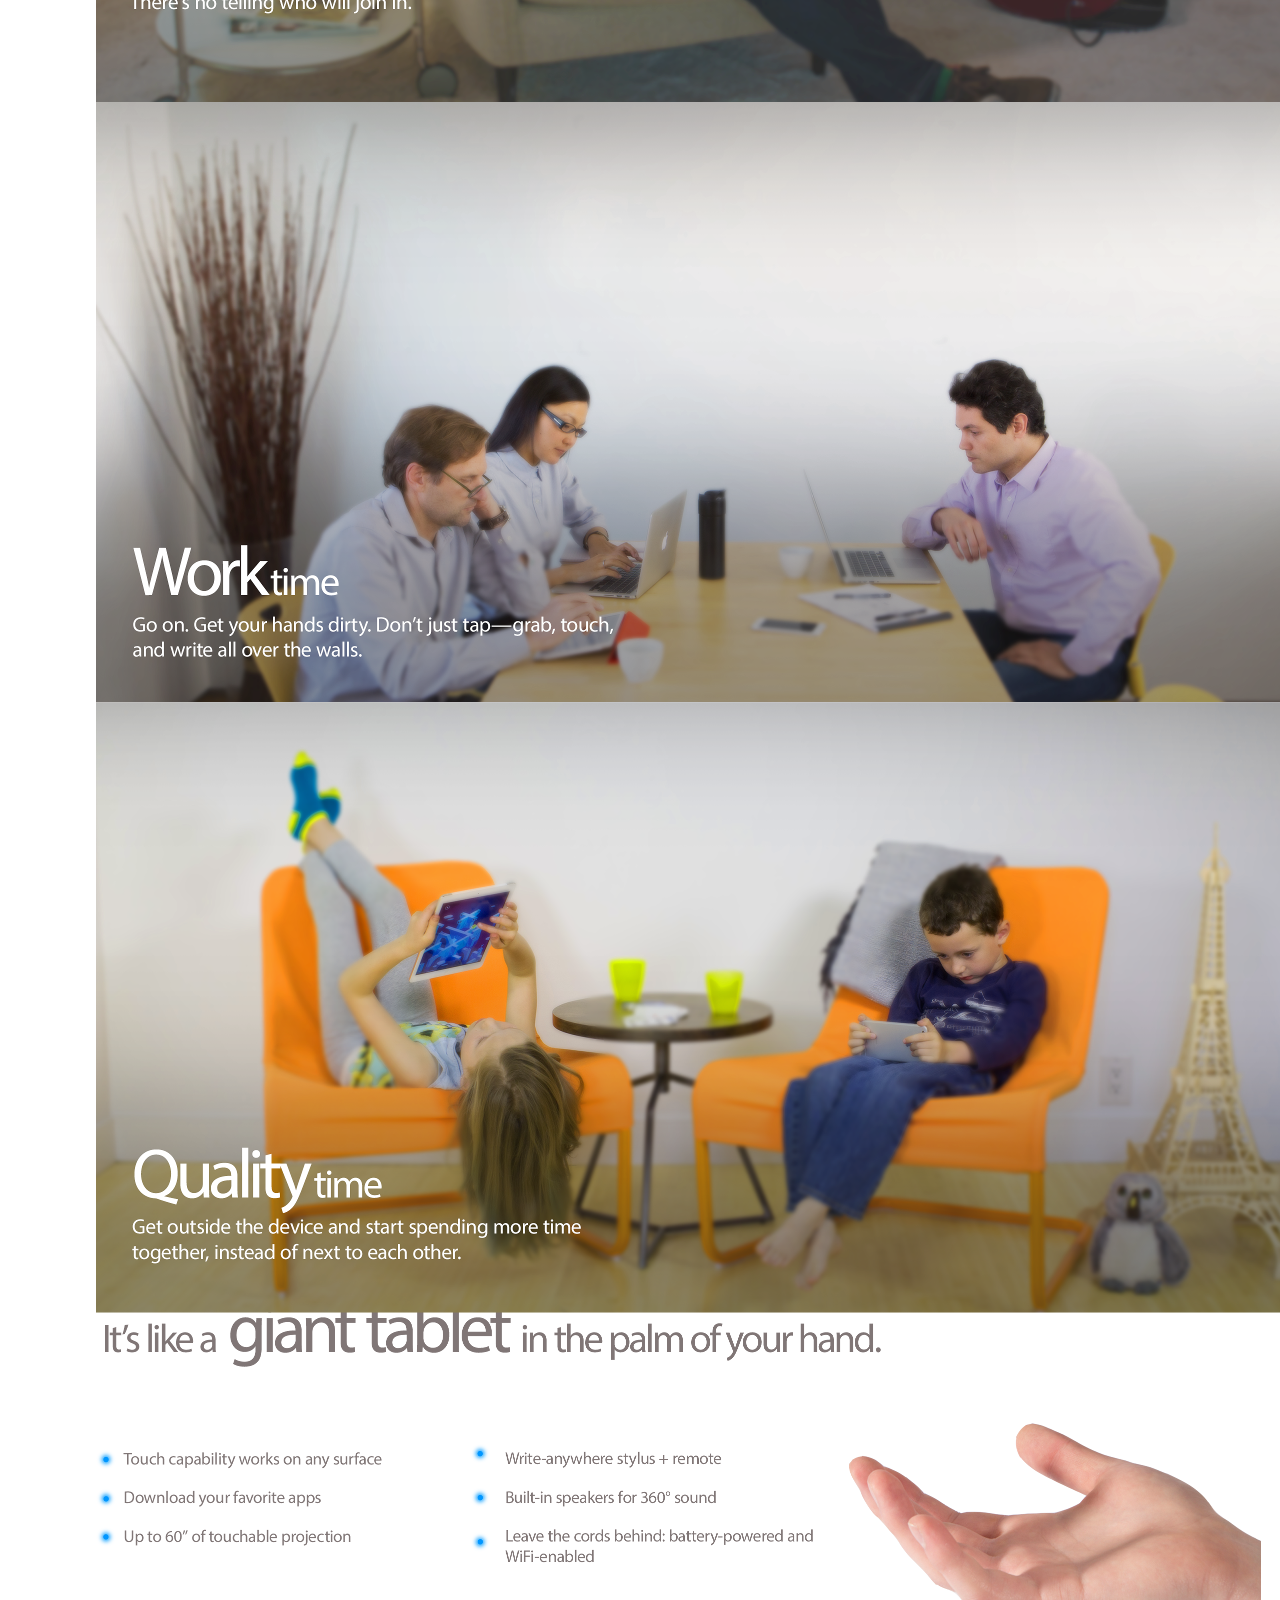
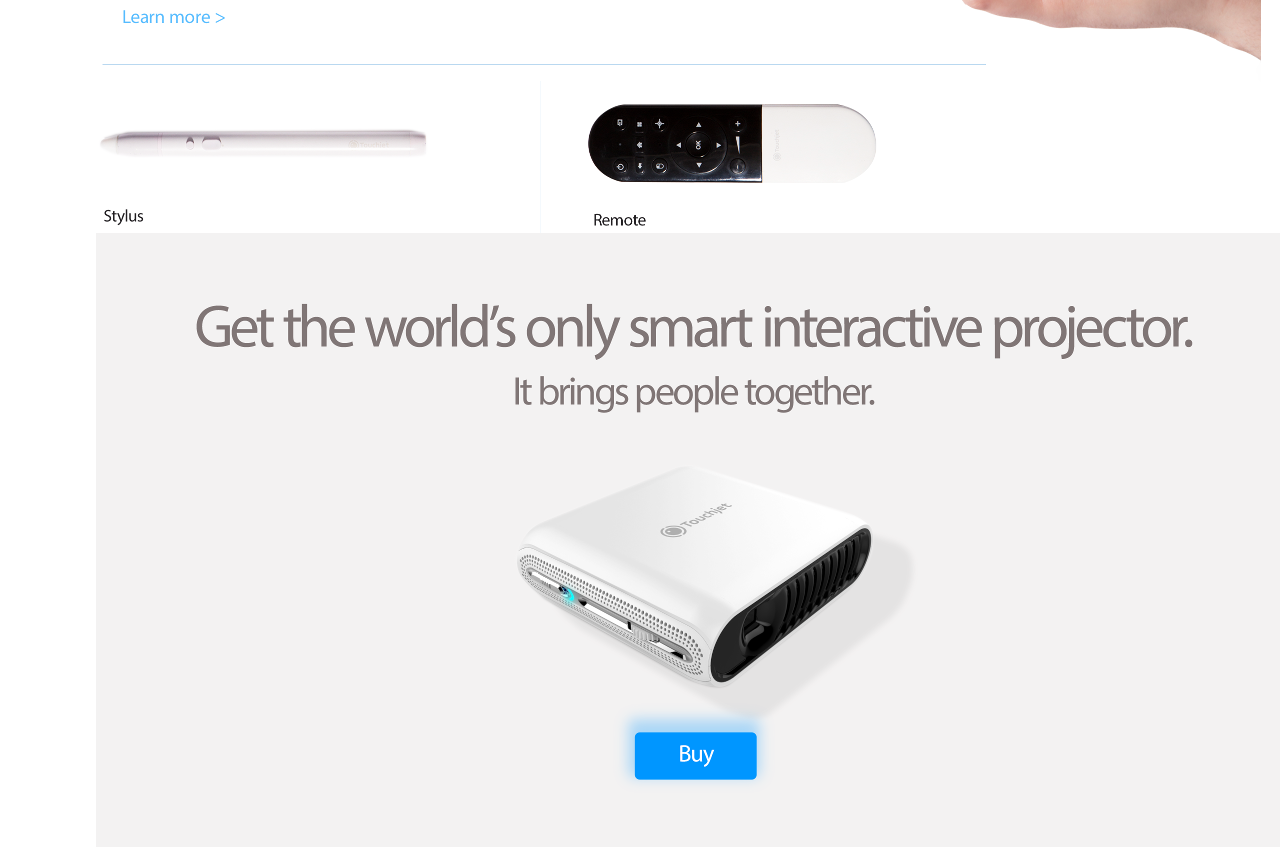
==== commit 1e8506d8: "Polish" ====
--- a/panels.html
+++ b/panels.html
@@ -16,14 +16,18 @@
         <section class="bg-panel" id="bg-panel" data-speed="10" data-type="background">
             <section id="touchjet" data-type="foreground"></section> 
 			<div class="bg-panel" id="bg-panel-1">
+                <img id="bg-panel-1" src="../images/panel1_0.png">
 			</div>
 			<div class="bg-panel" id="bg-panel-2">
 			</div>
 			<div class="bg-panel" id="bg-panel-3">
+                <img id="bg-panel-3" src="../images/panel3_0.png">
 			</div>
 			<div class="bg-panel" id="bg-panel-4">
+                <img id="bg-panel-4" src="../images/panel4_0.png">
 			</div>
 			<div class="bg-panel" id="bg-panel-5">
+                <img id="bg-panel-5" src="../images/panel5_0.png">
 			</div>
 			<div class="bg-panel" id="bg-panel-6">
 			</div>
--- a/css/panels.css
+++ b/css/panels.css
@@ -17,14 +17,16 @@
 }
 
 #touchjet { 
-	background: url(../images/touchjet.png) 68% 200px no-repeat fixed; 
-    background-color: #4d7fad;  
-	height: 70px;  
+	background: url(../images/device.png) 90% 1px no-repeat;
+    background-size: 20%;
+    //background-color: #4d7fad;  
+	height: 25%;  
 	margin: 0 auto; 
     width: 100%; 
-    max-width: 1920px; 
+    max-width: 1200px; 
     position: absolute; 
 	z-index: 4;
+    top: 300px;
 }
 
 #bg-panel  {
@@ -33,80 +35,56 @@
     z-index: -15;
 }
 
+#bg-panel img  {
+    -webkit-transition: opacity 1s ease-in-out;
+    -moz-transition: opacity 1s ease-in-out;
+    -o-transition: opacity 1s ease-in-out;
+    transition: opacity 1s ease-in-out;
+}
+
+#bg-panel img.transparent  {
+    opacity: 0;
+}
 
 #bg-panel-1 { 
 	background-image: url(../images/panel1.png);
     background-repeat: no-repeat;
     background-size: contain; 
-
-	margin: 0 auto; 
-    width: 1200px; 
-    max-width: 1200px; 
 }
 
 #bg-panel-2 { 
 	background-image: url(../images/panel2.png);
     background-repeat: no-repeat;
     background-size: contain; 
-
-	//margin: 0 auto; 
-    //width: 1200px; 
-    //max-width: 1200px; 
-    //position: relative; 
 }
 
 #bg-panel-3 { 
 	background-image: url(../images/panel3.png);
     background-repeat: no-repeat;
     background-size: contain; 
-
-	//margin: 0 auto; 
-    //width: 1200px; 
-    //max-width: 1200px; 
-    //position: relative; 
 }
 
 #bg-panel-4 { 
 	background-image: url(../images/panel4.png);
     background-repeat: no-repeat;
     background-size: contain; 
-
-	//margin: 0 auto; 
-    //width: 1200px; 
-    //max-width: 1200px; 
-    //position: relative; 
 }
 
 #bg-panel-5 { 
 	background-image: url(../images/panel5.png);
     background-repeat: no-repeat;
     background-size: contain; 
-
-	//margin: 0 auto; 
-    //width: 1200px; 
-    //max-width: 1200px; 
-    //position: relative; 
 }
 
 #bg-panel-6 { 
 	background-image: url(../images/panel6.png);
     background-repeat: no-repeat;
     background-size: contain; 
-
-	//margin: 0 auto; 
-    //width: 1200px; 
-    //max-width: 1200px; 
-    //position: relative; 
 }
 
 #bg-panel-7 { 
 	background-image: url(../images/panel7.png);
     background-repeat: no-repeat;
     background-size: contain; 
-
-	//margin: 0 auto; 
-    //width: 1200px; 
-    //max-width: 1200px; 
-    //position: relative; 
 }
 
